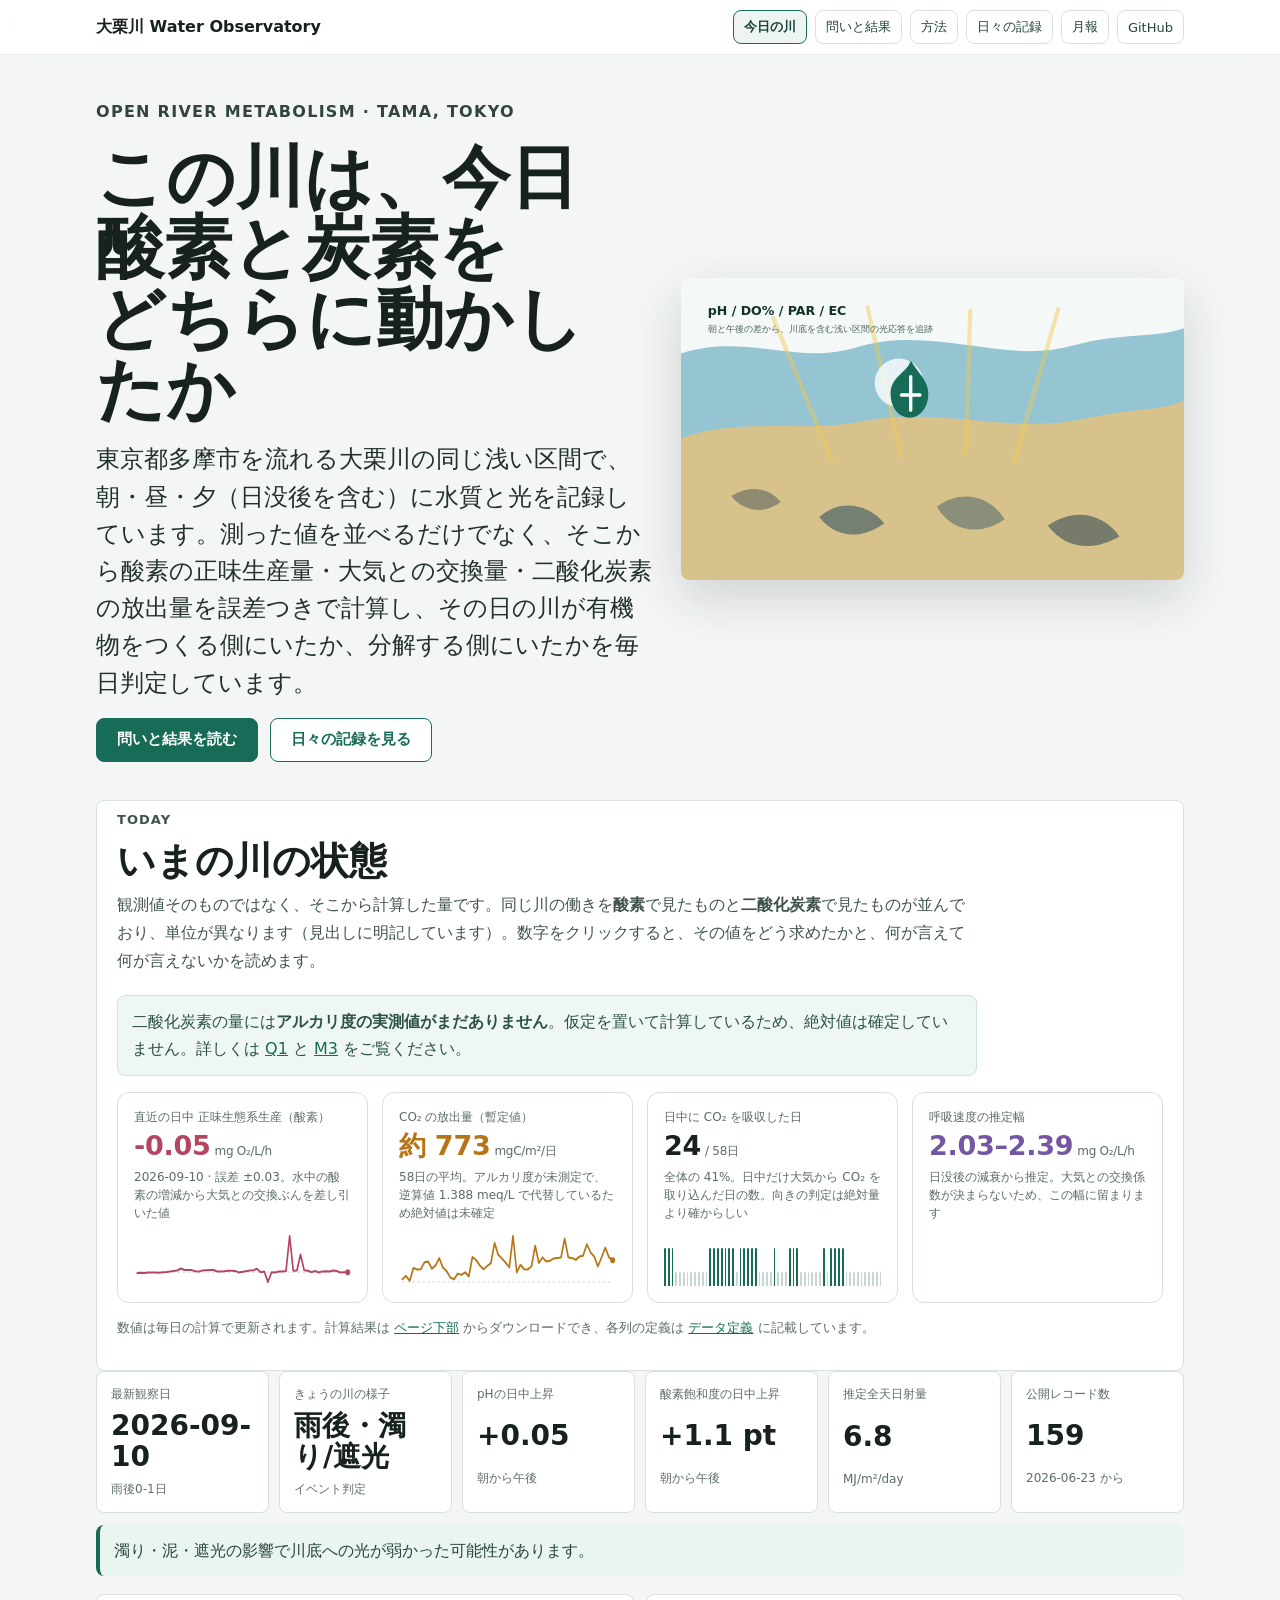
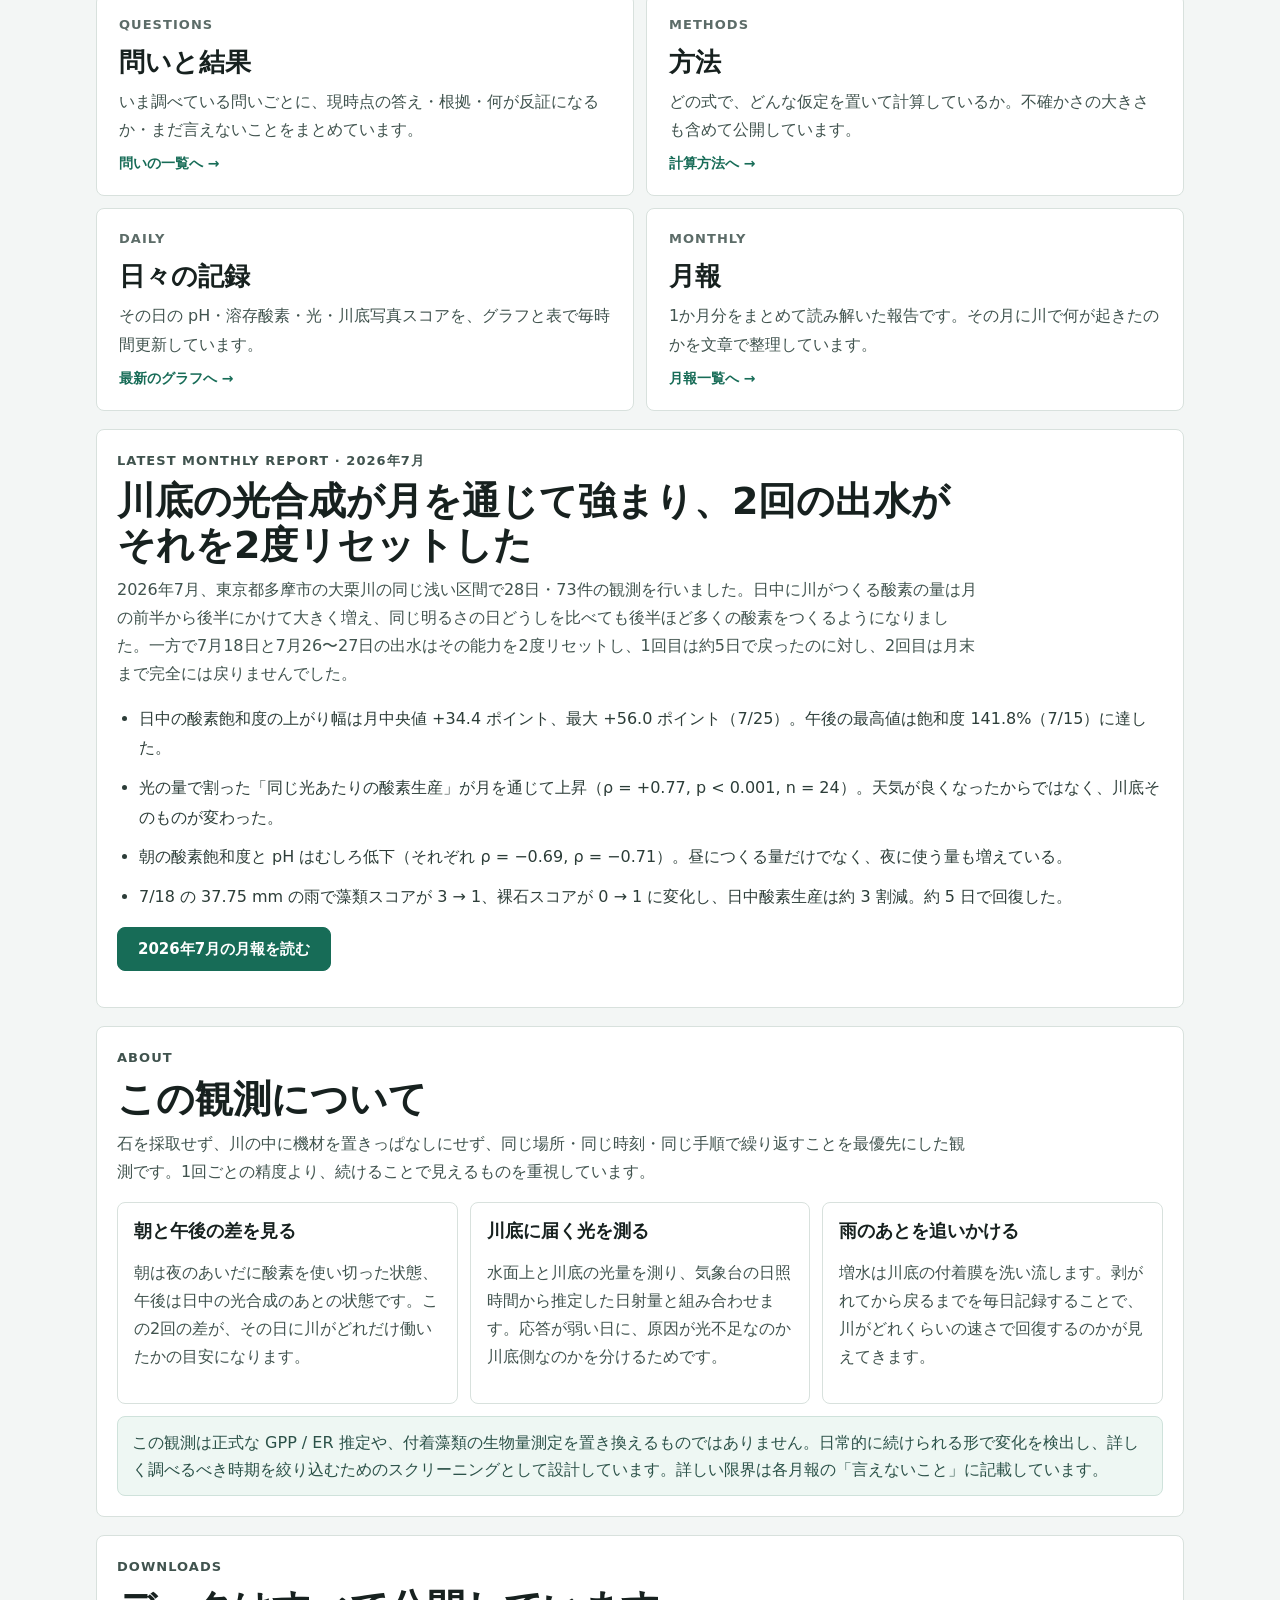
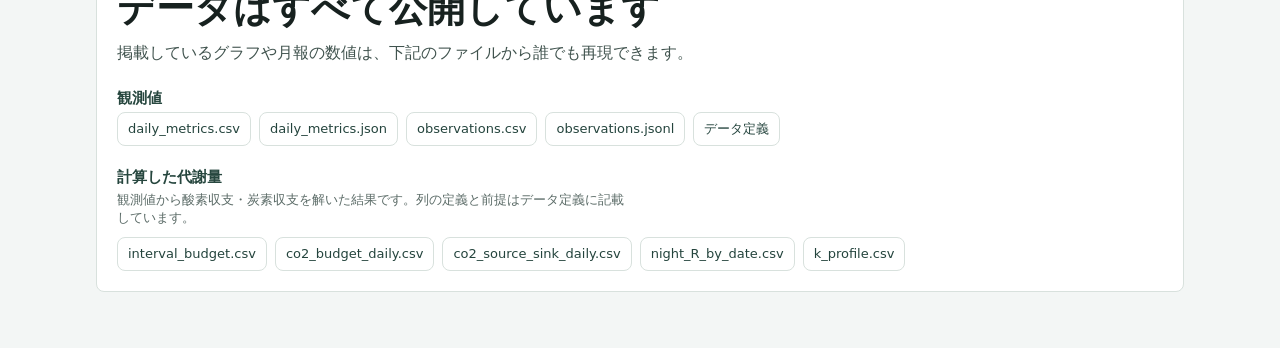
==== index.html @ e6fc8802 "Publish observation data 2026-09-12" ====
<!doctype html>
<html lang="ja">
<head>
  <meta charset="utf-8" />
  <meta name="viewport" content="width=device-width, initial-scale=1" />
  <title>大栗川 Water Observatory | 毎日の川の呼吸を記録する</title>
  <meta name="description" content="東京都多摩市の大栗川で、朝と午後の水質・光・川底写真を毎日記録している市民観測プロジェクトの公開ページです。" />
  <link rel="stylesheet" href="style.css" />
</head>
<body>
  <header class="site-header">
    <div class="site-header-inner">
      <a class="site-mark" href="index.html">大栗川 Water Observatory</a>
      <nav class="site-nav" aria-label="サイトナビゲーション">
        <span class="is-current" aria-current="page">今日の川</span>
        <a href="questions/index.html">問いと結果</a>
        <a href="methods/index.html">方法</a>
        <a href="daily.html">日々の記録</a>
        <a href="monthly/index.html">月報</a>
        <a href="https://github.com/hiroshi75/ohgurigawa-water-observatory">GitHub</a>
      </nav>
    </div>
  </header>

  <main class="app">
    <section class="hero home-hero">
      <div class="hero-copy">
        <p class="eyebrow">Open river metabolism · Tama, Tokyo</p>
        <h1>この川は、今日 酸素と炭素を<br />どちらに動かしたか</h1>
        <p class="lead">東京都多摩市を流れる大栗川の同じ浅い区間で、朝・昼・夕（日没後を含む）に水質と光を記録しています。測った値を並べるだけでなく、そこから酸素の正味生産量・大気との交換量・二酸化炭素の放出量を誤差つきで計算し、その日の川が有機物をつくる側にいたか、分解する側にいたかを毎日判定しています。</p>
        <div class="hero-actions">
          <a class="button-primary" href="questions/index.html">問いと結果を読む</a>
          <a class="button-secondary" href="daily.html">日々の記録を見る</a>
        </div>
      </div>
      <figure class="hero-media">
        <img src="assets/river-monitoring.svg" alt="浅い河川区間で光、水質、川底を観察する模式図" />
      </figure>
    </section>

    <section class="section metabolism-section" id="today" aria-label="今日の川">
      <div class="section-head">
        <p class="eyebrow">Today</p>
        <h2>いまの川の状態</h2>
        <p>観測値そのものではなく、そこから計算した量です。同じ川の働きを<strong>酸素</strong>で見たものと<strong>二酸化炭素</strong>で見たものが並んでおり、単位が異なります（見出しに明記しています）。数字をクリックすると、その値をどう求めたかと、何が言えて何が言えないかを読めます。</p>
        <div class="note-box">二酸化炭素の量には<strong>アルカリ度の実測値がまだありません</strong>。仮定を置いて計算しているため、絶対値は確定していません。詳しくは <a href="questions/q1-carbon-source.html">Q1</a> と <a href="methods/m3-alkalinity-pco2.html">M3</a> をご覧ください。</div>
      </div>
      <div class="metabolism-grid"><a class="metabolism-card" href="questions/q1-carbon-source.html"><span class="metabolism-label">直近の日中 正味生態系生産（酸素）</span><strong class="metabolism-value neg">-0.05<span class="metabolism-unit">mg O₂/L/h</span></strong><small class="metabolism-sub">2026-09-10 · 誤差 ±0.03。水中の酸素の増減から大気との交換ぶんを差し引いた値</small><svg class="metabolism-spark" viewBox="0 0 260 54" preserveAspectRatio="none" role="img" aria-hidden="true"><line x1="4" y1="40.2" x2="256" y2="40.2" stroke="#c8d5d0" stroke-dasharray="3 3" /><path d="M 4.0,41.1 L 8.3,40.8 L 12.7,41.0 L 17.0,40.5 L 21.4,40.5 L 25.7,40.5 L 30.1,40.7 L 34.4,40.3 L 38.8,40.0 L 43.1,39.5 L 47.4,38.9 L 51.8,38.5 L 56.1,36.5 L 60.5,38.0 L 64.8,37.9 L 69.2,38.1 L 73.5,39.2 L 77.9,39.6 L 82.2,38.4 L 86.6,38.2 L 90.9,38.0 L 95.2,38.0 L 99.6,39.5 L 103.9,39.4 L 108.3,39.2 L 112.6,38.7 L 117.0,38.8 L 121.3,38.9 L 125.7,40.6 L 130.0,39.7 L 134.3,39.2 L 138.7,38.6 L 143.0,38.2 L 147.4,36.7 L 151.7,40.2 L 156.1,39.5 L 160.4,50.0 L 164.8,40.3 L 169.1,40.4 L 173.4,39.6 L 177.8,39.6 L 182.1,39.1 L 186.5,4.0 L 190.8,38.7 L 195.2,38.5 L 199.5,22.6 L 203.9,38.2 L 208.2,38.7 L 212.6,40.1 L 216.9,39.0 L 221.2,40.5 L 225.6,39.4 L 229.9,39.2 L 234.3,39.5 L 238.6,38.5 L 243.0,39.1 L 247.3,40.5 L 251.7,40.3 L 256.0,40.3" fill="none" stroke="#b6465f" stroke-width="2" stroke-linejoin="round" stroke-linecap="round" /><circle cx="256.0" cy="40.3" r="3" fill="#b6465f" /></svg></a><a class="metabolism-card" href="questions/q1-carbon-source.html"><span class="metabolism-label">CO₂ の放出量（暫定値）</span><strong class="metabolism-value amber">約 773<span class="metabolism-unit">mgC/m²/日</span></strong><small class="metabolism-sub">58日の平均。アルカリ度が未測定で、逆算値 1.388 meq/L で代替しているため絶対値は未確定</small><svg class="metabolism-spark" viewBox="0 0 260 54" preserveAspectRatio="none" role="img" aria-hidden="true"><line x1="4" y1="50.0" x2="256" y2="50.0" stroke="#c8d5d0" stroke-dasharray="3 3" /><path d="M 4.0,47.2 L 8.4,43.8 L 12.8,48.9 L 17.3,35.9 L 21.7,37.5 L 26.1,37.2 L 30.5,30.3 L 34.9,29.4 L 39.4,36.7 L 43.8,33.4 L 48.2,26.1 L 52.6,35.5 L 57.1,39.1 L 61.5,45.5 L 65.9,47.4 L 70.3,41.6 L 74.7,42.9 L 79.2,40.3 L 83.6,44.5 L 88.0,25.0 L 92.4,28.0 L 96.8,33.4 L 101.3,37.3 L 105.7,34.0 L 110.1,31.2 L 114.5,10.9 L 118.9,22.8 L 123.4,26.6 L 127.8,30.7 L 132.2,35.4 L 136.6,4.0 L 141.1,40.5 L 145.5,32.7 L 149.9,37.2 L 154.3,37.4 L 158.7,34.5 L 163.2,13.7 L 167.6,31.0 L 172.0,25.4 L 176.4,29.4 L 180.8,28.8 L 185.3,26.4 L 189.7,25.9 L 194.1,25.5 L 198.5,6.8 L 202.9,25.5 L 207.4,25.9 L 211.8,27.9 L 216.2,24.6 L 220.6,23.7 L 225.1,12.2 L 229.5,20.4 L 233.9,24.5 L 238.3,34.4 L 242.7,25.4 L 247.2,15.6 L 251.6,25.4 L 256.0,28.2" fill="none" stroke="#b87516" stroke-width="2" stroke-linejoin="round" stroke-linecap="round" /><circle cx="256.0" cy="28.2" r="3" fill="#b87516" /></svg></a><a class="metabolism-card" href="questions/q1-carbon-source.html"><span class="metabolism-label">日中に CO₂ を吸収した日</span><strong class="metabolism-value ">24<span class="metabolism-unit">/ 58日</span></strong><small class="metabolism-sub">全体の 41%。日中だけ大気から CO₂ を取り込んだ日の数。向きの判定は絶対量より確からしい</small><div class="metabolism-bars" aria-hidden="true"><i class="is-sink"></i><i class="is-sink"></i><i class="is-sink"></i><i class=""></i><i class=""></i><i class=""></i><i class=""></i><i class=""></i><i class=""></i><i class=""></i><i class=""></i><i class=""></i><i class="is-sink"></i><i class="is-sink"></i><i class="is-sink"></i><i class="is-sink"></i><i class="is-sink"></i><i class="is-sink"></i><i class="is-sink"></i><i class=""></i><i class="is-sink"></i><i class="is-sink"></i><i class="is-sink"></i><i class="is-sink"></i><i class="is-sink"></i><i class=""></i><i class=""></i><i class=""></i><i class=""></i><i class="is-sink"></i><i class=""></i><i class=""></i><i class=""></i><i class="is-sink"></i><i class="is-sink"></i><i class="is-sink"></i><i class=""></i><i class=""></i><i class=""></i><i class=""></i><i class=""></i><i class=""></i><i class="is-sink"></i><i class=""></i><i class="is-sink"></i><i class="is-sink"></i><i class="is-sink"></i><i class="is-sink"></i><i class=""></i><i class=""></i><i class=""></i><i class=""></i><i class=""></i><i class=""></i><i class=""></i><i class=""></i><i class=""></i><i class=""></i></div></a><a class="metabolism-card" href="questions/q2-reaeration.html"><span class="metabolism-label">呼吸速度の推定幅</span><strong class="metabolism-value violet">2.03–2.39<span class="metabolism-unit">mg O₂/L/h</span></strong><small class="metabolism-sub">日没後の減衰から推定。大気との交換係数が決まらないため、この幅に留まります</small></a></div>
      <p class="metabolism-note">数値は毎日の計算で更新されます。計算結果は <a href="#downloads">ページ下部</a> からダウンロードでき、各列の定義は <a href="data/data-dictionary.md">データ定義</a> に記載しています。</p>
    </section>

    <section class="latest-grid" id="latest-cards" aria-label="最新状態カード"></section>
    <p class="auto-comment" id="latest-comment"></p>

    <section class="section entry-section" aria-label="サイトの入口">
      <div class="entry-grid entry-grid-4">
        <a class="entry-card" href="questions/index.html">
          <span class="eyebrow">Questions</span>
          <h2>問いと結果</h2>
          <p>いま調べている問いごとに、現時点の答え・根拠・何が反証になるか・まだ言えないことをまとめています。</p>
          <span class="entry-cta">問いの一覧へ</span>
        </a>
        <a class="entry-card" href="methods/index.html">
          <span class="eyebrow">Methods</span>
          <h2>方法</h2>
          <p>どの式で、どんな仮定を置いて計算しているか。不確かさの大きさも含めて公開しています。</p>
          <span class="entry-cta">計算方法へ</span>
        </a>
        <a class="entry-card" href="daily.html">
          <span class="eyebrow">Daily</span>
          <h2>日々の記録</h2>
          <p>その日の pH・溶存酸素・光・川底写真スコアを、グラフと表で毎時間更新しています。</p>
          <span class="entry-cta">最新のグラフへ</span>
        </a>
        <a class="entry-card" href="monthly/index.html">
          <span class="eyebrow">Monthly</span>
          <h2>月報</h2>
          <p>1か月分をまとめて読み解いた報告です。その月に川で何が起きたのかを文章で整理しています。</p>
          <span class="entry-cta">月報一覧へ</span>
        </a>
      </div>
    </section>

    <section class="section" id="latest-report">
      <div class="section-head">
        <p class="eyebrow">Latest monthly report · 2026年7月</p>
        <h2>川底の光合成が月を通じて強まり、2回の出水がそれを2度リセットした</h2>
        <p>2026年7月、東京都多摩市の大栗川の同じ浅い区間で28日・73件の観測を行いました。日中に川がつくる酸素の量は月の前半から後半にかけて大きく増え、同じ明るさの日どうしを比べても後半ほど多くの酸素をつくるようになりました。一方で7月18日と7月26〜27日の出水はその能力を2度リセットし、1回目は約5日で戻ったのに対し、2回目は月末まで完全には戻りませんでした。</p>
      </div>
      <ul class="highlight-list"><li>日中の酸素飽和度の上がり幅は月中央値 +34.4 ポイント、最大 +56.0 ポイント（7/25）。午後の最高値は飽和度 141.8%（7/15）に達した。</li><li>光の量で割った「同じ光あたりの酸素生産」が月を通じて上昇（ρ = +0.77, p &lt; 0.001, n = 24）。天気が良くなったからではなく、川底そのものが変わった。</li><li>朝の酸素飽和度と pH はむしろ低下（それぞれ ρ = −0.69, ρ = −0.71）。昼につくる量だけでなく、夜に使う量も増えている。</li><li>7/18 の 37.75 mm の雨で藻類スコアが 3 → 1、裸石スコアが 0 → 1 に変化し、日中酸素生産は約 3 割減。約 5 日で回復した。</li></ul>
      <p><a class="button-primary" href="monthly/2026-07.html">2026年7月の月報を読む</a></p>
    </section>

    <section class="section" id="about">
      <div class="section-head">
        <p class="eyebrow">About</p>
        <h2>この観測について</h2>
        <p>石を採取せず、川の中に機材を置きっぱなしにせず、同じ場所・同じ時刻・同じ手順で繰り返すことを最優先にした観測です。1回ごとの精度より、続けることで見えるものを重視しています。</p>
      </div>
      <div class="explain-grid">
        <article>
          <h3>朝と午後の差を見る</h3>
          <p>朝は夜のあいだに酸素を使い切った状態、午後は日中の光合成のあとの状態です。この2回の差が、その日に川がどれだけ働いたかの目安になります。</p>
        </article>
        <article>
          <h3>川底に届く光を測る</h3>
          <p>水面上と川底の光量を測り、気象台の日照時間から推定した日射量と組み合わせます。応答が弱い日に、原因が光不足なのか川底側なのかを分けるためです。</p>
        </article>
        <article>
          <h3>雨のあとを追いかける</h3>
          <p>増水は川底の付着膜を洗い流します。剥がれてから戻るまでを毎日記録することで、川がどれくらいの速さで回復するのかが見えてきます。</p>
        </article>
      </div>
      <div class="note-box">この観測は正式な GPP / ER 推定や、付着藻類の生物量測定を置き換えるものではありません。日常的に続けられる形で変化を検出し、詳しく調べるべき時期を絞り込むためのスクリーニングとして設計しています。詳しい限界は各月報の「言えないこと」に記載しています。</div>
    </section>

    <section class="section downloads" id="downloads">
      <div class="section-head">
        <p class="eyebrow">Downloads</p>
        <h2>データはすべて公開しています</h2>
        <p>掲載しているグラフや月報の数値は、下記のファイルから誰でも再現できます。</p>
      </div>
      <h3 class="download-group-title">観測値</h3>
      <div class="download-links">
        <a href="data/daily_metrics.csv">daily_metrics.csv</a>
        <a href="data/daily_metrics.json">daily_metrics.json</a>
        <a href="data/observations.csv">observations.csv</a>
        <a href="data/observations.jsonl">observations.jsonl</a>
        <a href="data/data-dictionary.md">データ定義</a>
      </div>
      <h3 class="download-group-title">計算した代謝量</h3>
      <p class="download-group-note">観測値から酸素収支・炭素収支を解いた結果です。列の定義と前提はデータ定義に記載しています。</p>
      <div class="download-links">
        <a href="data/derived/interval_budget.csv">interval_budget.csv</a>
        <a href="data/derived/co2_budget_daily.csv">co2_budget_daily.csv</a>
        <a href="data/derived/co2_source_sink_daily.csv">co2_source_sink_daily.csv</a>
        <a href="data/derived/night_R_by_date.csv">night_R_by_date.csv</a>
        <a href="data/derived/k_profile.csv">k_profile.csv</a>
      </div>
    </section>
  </main>
  <script src="home.js"></script>
</body>
</html>
---- style.css ----
:root {
  color-scheme: light;
  font-family: system-ui, -apple-system, BlinkMacSystemFont, "Segoe UI", sans-serif;
  color: #17211f;
  background: #f3f6f5;
  --ink: #17211f;
  --muted: #5c6c68;
  --line: #d8e1dd;
  --panel: #ffffff;
  --soft: #eef4f1;
  --green: #176c57;
  --blue: #2f6f9f;
  --amber: #b87516;
  --red: #b6465f;
  --violet: #7556a4;
  --slate: #59656f;
}

* {
  box-sizing: border-box;
}

body {
  margin: 0;
}

a {
  color: var(--green);
}

.load-error {
  margin: 12px auto;
  width: min(1120px, calc(100% - 24px));
  border: 1px solid #e1a5a5;
  border-radius: 8px;
  padding: 12px 14px;
  background: #fff2f2;
  color: #8a1f1f;
}

.site-header {
  position: sticky;
  top: 0;
  z-index: 10;
  border-bottom: 1px solid rgba(23, 33, 31, 0.08);
  background: rgba(255, 255, 255, 0.93);
  backdrop-filter: blur(10px);
}

.site-header-inner {
  display: flex;
  align-items: center;
  justify-content: space-between;
  gap: 18px;
  width: min(1120px, 100%);
  margin: 0 auto;
  padding: 10px 16px;
}

.site-mark {
  color: var(--ink);
  font-weight: 800;
  text-decoration: none;
  white-space: nowrap;
}

.site-nav {
  display: flex;
  flex-wrap: wrap;
  justify-content: flex-end;
  gap: 8px;
}

.site-nav a,
.download-links a {
  display: inline-flex;
  align-items: center;
  min-height: 34px;
  border: 1px solid var(--line);
  border-radius: 8px;
  padding: 6px 10px;
  background: #fff;
  color: #24443d;
  font-size: 13px;
  text-decoration: none;
}

.app {
  width: min(1120px, 100%);
  margin: 0 auto;
  padding: 18px 16px 56px;
}

.hero {
  display: grid;
  grid-template-columns: minmax(0, 1.05fr) minmax(320px, 0.95fr);
  align-items: center;
  gap: 28px;
  min-height: min(610px, calc(100vh - 86px));
  padding: 24px 0 28px;
}

.eyebrow {
  margin: 0 0 6px;
  color: var(--muted);
  font-size: 13px;
  font-weight: 700;
  letter-spacing: 0.08em;
  text-transform: uppercase;
}

h1,
h2,
h3 {
  margin: 0;
  letter-spacing: 0;
}

h1 {
  max-width: 760px;
  font-size: clamp(34px, 7vw, 68px);
  line-height: 1.04;
}

h2 {
  font-size: clamp(24px, 4vw, 38px);
  line-height: 1.15;
}

h3 {
  font-size: 18px;
}

.hero-copy {
  display: grid;
  gap: 16px;
}

.hero-copy p {
  margin: 0;
  max-width: 760px;
  color: #33443f;
  font-size: 16px;
  line-height: 1.85;
}

.hero-copy .lead {
  color: #22312d;
  font-size: clamp(18px, 3vw, 24px);
  line-height: 1.55;
}

.hero-media {
  margin: 0;
}

.hero-media img {
  display: block;
  width: 100%;
  border-radius: 8px;
  box-shadow: 0 18px 50px rgba(23, 33, 31, 0.16);
}

.latest-grid {
  display: grid;
  grid-template-columns: repeat(6, minmax(0, 1fr));
  gap: 10px;
}

.latest-card,
.section,
.chart-card,
.explain-grid article,
.limits-grid article,
.event-card {
  border: 1px solid var(--line);
  border-radius: 8px;
  background: var(--panel);
}

.latest-card {
  display: grid;
  gap: 8px;
  min-width: 0;
  padding: 14px;
}

.latest-card span,
.latest-card small {
  color: var(--muted);
  font-size: 12px;
}

.latest-card strong {
  overflow-wrap: anywhere;
  font-size: clamp(20px, 3vw, 28px);
  line-height: 1.1;
}

.auto-comment {
  margin: 12px 0 0;
  border-left: 4px solid var(--green);
  border-radius: 8px;
  padding: 12px 14px;
  background: #eaf4f0;
  color: #26463e;
  line-height: 1.7;
}

.section {
  margin-top: 18px;
  padding: 20px;
}

.section-head {
  display: grid;
  gap: 8px;
  max-width: 860px;
  margin-bottom: 16px;
}

.section-head p {
  margin: 0;
  color: #40534e;
  line-height: 1.75;
}

.section-head-row {
  display: grid;
  grid-template-columns: 1fr auto;
  align-items: end;
  max-width: none;
  gap: 16px;
}

.explain-grid,
.limits-grid,
.chart-grid {
  display: grid;
  grid-template-columns: repeat(3, minmax(0, 1fr));
  gap: 12px;
}

.limits-grid,
.chart-grid {
  grid-template-columns: repeat(2, minmax(0, 1fr));
}

.explain-grid article,
.limits-grid article {
  padding: 16px;
}

.explain-grid p,
.limits-grid p,
.limits-grid li {
  color: #40534e;
  line-height: 1.75;
}

.limits-grid ul {
  margin: 10px 0 0;
  padding-left: 20px;
}

.chart-stack {
  display: grid;
  gap: 12px;
}

.chart-card {
  padding: 14px;
  min-width: 0;
}

.chart-card-head {
  display: grid;
  gap: 8px;
  margin-bottom: 8px;
}

.chart-card h3 {
  font-size: 17px;
}

.chart-card p {
  margin: 4px 0 0;
  color: var(--muted);
  font-size: 14px;
  line-height: 1.65;
}

.chart {
  display: block;
  width: 100%;
  height: 300px;
}

.chart-compact {
  height: 300px;
}

.chart-short {
  height: 210px;
}

.interpretation,
.note-box {
  margin-top: 12px;
  border: 1px solid #cfe2db;
  border-radius: 8px;
  padding: 12px 14px;
  background: #eef7f3;
  color: #2b5148;
  line-height: 1.7;
}

.method-detail {
  margin-top: 12px;
  border: 1px solid var(--line);
  border-radius: 8px;
  padding: 12px 14px;
  background: #fbfdfc;
}

.method-detail summary {
  cursor: pointer;
  font-weight: 700;
}

.method-detail p {
  color: #40534e;
  line-height: 1.75;
}

.method-detail code {
  color: #21312d;
}

.grid-line {
  stroke: #dfe7e4;
  stroke-width: 1;
}

.zero-line {
  stroke: #7a8581;
  stroke-width: 1.2;
  stroke-dasharray: 4 4;
}

.axis-label {
  fill: var(--muted);
  font-size: 12px;
}

.rain-bar {
  fill: #8fb8d6;
  opacity: 0.32;
}

.rain-axis-label {
  fill: #416a86;
}

.series-line {
  fill: none;
  stroke: var(--slate);
  stroke-width: 2.5;
}

.series-ph {
  stroke: var(--green);
}

.series-do {
  stroke: var(--blue);
}

.series-light {
  stroke: #c98b1a;
}

.series-solar {
  stroke: #d07f12;
}

.series-surface-light {
  stroke: #b87516;
}

.series-bottom-light {
  stroke: #176c57;
}

.series-ratio {
  stroke: var(--violet);
}

.series-algae {
  stroke: #3f8d48;
}

.series-mud {
  stroke: #9a6d3a;
}

.series-stone {
  stroke: #68747b;
}

.series-visibility {
  stroke: #2f8fb0;
}

.series-morning {
  stroke: var(--green);
}

.series-afternoon {
  stroke: var(--red);
}

.series-ec-delta {
  stroke: var(--amber);
}

.series-ec-shift {
  stroke: var(--violet);
}

.intraday-line {
  stroke: var(--slate);
  stroke-dasharray: 4 4;
}

.series-point {
  stroke: #fff;
  stroke-width: 1.6;
}

.event-none,
.event-clear-low-flow {
  fill: var(--green);
  stroke: #fff;
}

.event-rain-turbid {
  fill: var(--blue);
  stroke: #fff;
}

.event-rain-scour {
  fill: var(--amber);
  stroke: #fff;
}

.event-human-input-suspected {
  fill: var(--violet);
  stroke: #fff;
}

.event-unknown {
  fill: none;
  stroke: #8b9692;
}

.session-morning {
  fill: var(--green);
}

.session-afternoon {
  fill: var(--red);
}

.session-other {
  fill: var(--violet);
}

.point-usable {
  opacity: 0.62;
}

.point-poor {
  opacity: 0.32;
}

.event-list {
  display: grid;
  grid-template-columns: repeat(2, minmax(0, 1fr));
  gap: 12px;
}

.event-card {
  padding: 14px;
}

.event-card > div:first-child {
  display: flex;
  align-items: center;
  justify-content: space-between;
  gap: 10px;
}

.event-card p {
  margin: 10px 0;
  color: #40534e;
  line-height: 1.65;
}

.event-meta,
.flag-row {
  display: flex;
  flex-wrap: wrap;
  gap: 6px;
}

.event-meta span,
.flag,
.event-badge,
.score-pills span {
  display: inline-flex;
  align-items: center;
  min-height: 24px;
  border-radius: 999px;
  padding: 3px 8px;
  background: #edf2f0;
  color: #33433f;
  font-size: 12px;
}

.event-badge.event-rain-turbid {
  background: #e6f0f8;
  color: #255a82;
}

.event-badge.event-rain-scour {
  background: #fff2dd;
  color: #8a570c;
}

.event-badge.event-human-input-suspected {
  background: #f1eafa;
  color: #60438b;
}

.event-badge.event-clear-low-flow,
.event-badge.event-none {
  background: #e8f3ee;
  color: #1f614f;
}

.score-pills {
  display: flex;
  flex-wrap: wrap;
  gap: 4px;
}

.score-pills span {
  border-radius: 6px;
  padding: 2px 6px;
}

.mini-legend {
  display: flex;
  flex-wrap: wrap;
  gap: 12px;
  margin: 0 0 12px;
  color: var(--muted);
  font-size: 13px;
}

.mini-legend span {
  display: inline-flex;
  align-items: center;
  gap: 6px;
}

.legend-swatch {
  display: inline-block;
  width: 10px;
  height: 10px;
  background: var(--green);
}

.legend-dot {
  border-radius: 50%;
}

.legend-square {
  background: var(--red);
}

.legend-diamond {
  width: 9px;
  height: 9px;
  background: var(--violet);
  transform: rotate(45deg);
}

.empty {
  margin: 0;
  color: var(--muted);
  font-size: 14px;
  line-height: 1.7;
}

select,
input {
  min-height: 40px;
  border: 1px solid #b7c5c0;
  border-radius: 8px;
  padding: 8px 10px;
  font: inherit;
  background: #fff;
}

.download-links {
  display: flex;
  flex-wrap: wrap;
  gap: 8px;
}

.metabolism-section {
  padding-top: 8px;
}

.metabolism-grid {
  display: grid;
  grid-template-columns: repeat(4, 1fr);
  gap: 14px;
}

.metabolism-card {
  display: block;
  background: var(--panel);
  border: 1px solid var(--line);
  border-radius: 12px;
  padding: 16px;
  text-decoration: none;
  color: inherit;
  transition: border-color 0.15s ease, transform 0.15s ease;
}

.metabolism-card:hover {
  border-color: var(--green);
  transform: translateY(-2px);
}

.metabolism-label {
  display: block;
  font-size: 12px;
  color: var(--muted);
  margin-bottom: 4px;
}

.metabolism-value {
  display: block;
  font-size: 27px;
  font-weight: 700;
  letter-spacing: -0.01em;
  line-height: 1.2;
  font-variant-numeric: tabular-nums;
}

.metabolism-value.pos { color: var(--green); }
.metabolism-value.neg { color: var(--red); }
.metabolism-value.amber { color: var(--amber); }
.metabolism-value.violet { color: var(--violet); }

.metabolism-unit {
  font-size: 12px;
  color: var(--muted);
  font-weight: 400;
  margin-left: 4px;
}

.metabolism-sub {
  display: block;
  font-size: 12px;
  color: var(--muted);
  margin-top: 6px;
  line-height: 1.5;
}

.metabolism-spark {
  width: 100%;
  height: 54px;
  display: block;
  margin-top: 10px;
}

.metabolism-bars {
  display: flex;
  align-items: flex-end;
  gap: 2px;
  height: 54px;
  margin-top: 10px;
}

.metabolism-bars i {
  flex: 1;
  height: 26%;
  background: #c9d6d1;
  border-radius: 2px 2px 0 0;
}

.metabolism-bars i.is-sink {
  height: 70%;
  background: var(--green);
}

.metabolism-note {
  font-size: 13px;
  color: var(--muted);
  margin-top: 16px;
}

.entry-grid-4 {
  grid-template-columns: repeat(4, 1fr);
}

.page-hero {
  display: block;
  padding-bottom: 8px;
}

.page-hero h1 {
  margin-top: 0.2em;
}

.question-list {
  display: grid;
  grid-template-columns: repeat(2, 1fr);
  gap: 16px;
}

.question-card {
  display: block;
  background: var(--panel);
  border: 1px solid var(--line);
  border-radius: 12px;
  padding: 20px;
  text-decoration: none;
  color: inherit;
  transition: border-color 0.15s ease, transform 0.15s ease;
}

.question-card:hover {
  border-color: var(--green);
  transform: translateY(-2px);
}

.question-card-head {
  display: flex;
  align-items: center;
  gap: 10px;
  margin-bottom: 10px;
}

.question-number {
  font-size: 12px;
  font-weight: 700;
  letter-spacing: 0.08em;
  color: var(--green);
}

.question-card h2 {
  font-size: 18px;
  margin: 0 0 8px;
  line-height: 1.5;
}

.question-card p {
  font-size: 14px;
  color: #40534e;
  margin: 0 0 12px;
}

.status-badge {
  display: inline-block;
  font-size: 11px;
  padding: 3px 10px;
  border-radius: 99px;
  background: var(--soft);
  color: #2b5148;
  font-weight: 600;
}

.status-badge.is-open {
  background: #f6efe2;
  color: #7d4f0d;
}

.status-badge.is-provisional {
  background: #eaf4f0;
  color: #1f5a49;
}

.status-badge.is-inline {
  margin-left: 6px;
  font-size: 10px;
  padding: 2px 8px;
}

.article {
  max-width: 780px;
}

.breadcrumb {
  font-size: 13px;
  color: var(--muted);
  padding: 20px 0 0;
}

.breadcrumb a {
  color: var(--green);
}

.article-head {
  padding: 12px 0 24px;
  border-bottom: 1px solid var(--line);
}

.article-head h1 {
  font-size: 30px;
  line-height: 1.4;
  margin: 12px 0 12px;
}

.article-section {
  padding: 28px 0;
  border-bottom: 1px solid var(--line);
}

.article-section h2 {
  font-size: 20px;
  margin: 0 0 14px;
}

.article-section h3 {
  font-size: 15px;
  margin: 0 0 6px;
  color: #22312d;
}

.article-section p {
  margin: 0 0 14px;
  color: #33443f;
}

.section-note {
  font-size: 14px;
  color: var(--muted);
}

.evidence-block {
  background: #fbfdfc;
  border: 1px solid var(--line);
  border-radius: 10px;
  padding: 16px 18px;
  margin-bottom: 14px;
}

.evidence-block p {
  font-size: 14px;
  margin-bottom: 10px;
}

.source-files {
  font-size: 12px;
  color: var(--muted);
  margin: 0;
}

.source-files code {
  background: var(--soft);
  padding: 2px 6px;
  border-radius: 4px;
  font-size: 11px;
}

.formula {
  background: #f7faf9;
  border: 1px solid var(--line);
  border-radius: 8px;
  padding: 16px 18px;
  font-family: ui-monospace, SFMono-Regular, Menlo, monospace;
  font-size: 15px;
  color: #1f3d35;
  margin-bottom: 12px;
}

.step-list {
  counter-reset: step;
  list-style: none;
  padding: 0;
  margin: 0;
}

.step-list li {
  position: relative;
  padding-left: 40px;
  margin-bottom: 16px;
}

.step-list li::before {
  counter-increment: step;
  content: counter(step);
  position: absolute;
  left: 0;
  top: 0;
  width: 26px;
  height: 26px;
  border-radius: 50%;
  background: var(--green);
  color: #fff;
  display: grid;
  place-items: center;
  font-size: 12px;
  font-weight: 700;
}

.step-list li strong {
  display: block;
  margin-bottom: 2px;
}

.step-list li span {
  font-size: 14px;
  color: #40534e;
}

.reason-list,
.limit-list,
.link-list {
  padding-left: 20px;
  margin: 0;
}

.reason-list li,
.limit-list li,
.link-list li {
  margin-bottom: 10px;
  font-size: 14px;
  color: #40534e;
}

.limit-list li::marker {
  color: var(--amber);
}

.article-nav {
  padding: 24px 0 40px;
}

.download-group-title {
  font-size: 15px;
  margin: 22px 0 4px;
  color: #26463e;
}

.download-group-note {
  font-size: 13px;
  color: var(--muted);
  margin: 0 0 10px;
  max-width: 62ch;
}

.table-wrap {
  max-width: 100%;
  overflow-x: auto;
  border: 1px solid var(--line);
  border-radius: 8px;
  background: #fff;
}

.compact-table {
  margin-top: 12px;
}

table {
  width: 100%;
  min-width: 860px;
  border-collapse: collapse;
  font-size: 14px;
}

th,
td {
  padding: 10px 12px;
  border-bottom: 1px solid #e5ece9;
  text-align: left;
  vertical-align: top;
}

thead th {
  background: #f6f9f8;
  color: #34423f;
}

tbody tr:last-child td {
  border-bottom: 0;
}

td span {
  color: var(--muted);
  font-size: 13px;
}

/* --- shared page chrome (home / daily / monthly) --- */

.site-nav .is-current {
  display: inline-flex;
  align-items: center;
  min-height: 34px;
  border: 1px solid var(--green);
  border-radius: 8px;
  padding: 6px 10px;
  background: var(--soft);
  color: #17423a;
  font-size: 13px;
  font-weight: 700;
}

.section-jump {
  display: flex;
  flex-wrap: wrap;
  gap: 8px;
  margin: 14px 0 4px;
  padding: 12px 14px;
  border: 1px solid var(--line);
  border-radius: 8px;
  background: var(--panel);
}

.section-jump a {
  display: inline-flex;
  align-items: center;
  min-height: 32px;
  border: 1px solid var(--line);
  border-radius: 999px;
  padding: 4px 14px;
  background: #fff;
  color: #24443d;
  font-size: 13px;
  text-decoration: none;
}

.section-jump a:hover {
  border-color: var(--green);
}

.breadcrumb {
  display: flex;
  flex-wrap: wrap;
  gap: 8px;
  align-items: center;
  padding: 14px 0 4px;
  color: var(--muted);
  font-size: 13px;
}

.breadcrumb a {
  text-decoration: none;
}

.breadcrumb a:hover {
  text-decoration: underline;
}

.page-head {
  padding: 18px 0 6px;
  max-width: 860px;
}

.page-head h1 {
  font-size: clamp(24px, 4vw, 36px);
  line-height: 1.2;
}

.page-head .lead {
  color: #22312d;
  font-size: clamp(16px, 2.4vw, 20px);
  line-height: 1.7;
}

.button-primary,
.button-secondary {
  display: inline-flex;
  align-items: center;
  justify-content: center;
  min-height: 44px;
  border-radius: 8px;
  padding: 10px 20px;
  font-size: 15px;
  font-weight: 700;
  text-decoration: none;
}

.button-primary {
  border: 1px solid var(--green);
  background: var(--green);
  color: #fff;
}

.button-secondary {
  border: 1px solid var(--green);
  background: #fff;
  color: var(--green);
}

.button-primary:hover,
.button-secondary:hover {
  filter: brightness(0.96);
}

/* --- home --- */

.home-hero {
  min-height: 0;
  padding-bottom: 20px;
}

.hero-actions {
  display: flex;
  flex-wrap: wrap;
  gap: 12px;
}

.entry-section {
  border: 0;
  padding: 0;
  background: transparent;
}

.entry-grid {
  display: grid;
  grid-template-columns: repeat(2, minmax(0, 1fr));
  gap: 12px;
}

.entry-card {
  display: grid;
  align-content: start;
  gap: 10px;
  border: 1px solid var(--line);
  border-radius: 8px;
  padding: 22px;
  background: var(--panel);
  color: var(--ink);
  text-decoration: none;
}

.entry-card:hover {
  border-color: var(--green);
  box-shadow: 0 10px 28px rgba(23, 33, 31, 0.09);
}

.entry-card h2 {
  font-size: clamp(20px, 3vw, 26px);
}

.entry-card p {
  margin: 0;
  color: #40534e;
  line-height: 1.8;
}

.entry-cta,
.report-card-cta {
  color: var(--green);
  font-size: 14px;
  font-weight: 700;
}

.entry-cta::after,
.report-card-cta::after {
  content: " →";
}

/* --- monthly report --- */

.report-list {
  display: grid;
  gap: 12px;
  margin-top: 18px;
}

.report-card {
  display: grid;
  gap: 10px;
  border: 1px solid var(--line);
  border-radius: 8px;
  padding: 22px;
  background: var(--panel);
  color: var(--ink);
  text-decoration: none;
}

.report-card:hover {
  border-color: var(--green);
  box-shadow: 0 10px 28px rgba(23, 33, 31, 0.09);
}

.report-card strong {
  font-size: clamp(18px, 2.6vw, 24px);
  line-height: 1.35;
}

.report-card p {
  margin: 0;
  color: #40534e;
  line-height: 1.8;
}

.report {
  max-width: 860px;
}

.report-header {
  display: grid;
  gap: 12px;
  padding: 14px 0 22px;
  border-bottom: 1px solid var(--line);
}

.report-header h1 {
  font-size: clamp(24px, 4.2vw, 38px);
  line-height: 1.25;
}

.report-header .lead {
  margin: 0;
  color: #22312d;
  font-size: clamp(16px, 2.4vw, 19px);
  line-height: 1.85;
}

.report-meta {
  margin: 0;
  color: var(--muted);
  font-size: 13px;
}

.month-switch {
  display: flex;
  flex-wrap: wrap;
  gap: 8px;
  margin-top: 4px;
}

.month-chip {
  display: inline-flex;
  align-items: center;
  min-height: 32px;
  border: 1px solid var(--line);
  border-radius: 999px;
  padding: 4px 14px;
  background: #fff;
  color: #24443d;
  font-size: 13px;
  text-decoration: none;
}

.month-chip.is-active {
  border-color: var(--green);
  background: var(--green);
  color: #fff;
}

.report-block {
  padding: 26px 0;
  border-bottom: 1px solid var(--line);
}

.report-block:last-child {
  border-bottom: 0;
}

.report-block h2 {
  margin-bottom: 12px;
  font-size: clamp(20px, 3vw, 26px);
}

.report-block h3 {
  margin: 18px 0 8px;
  color: #22423a;
  font-size: 17px;
}

.report-block > h3:first-child {
  margin-top: 0;
}

.report-block p {
  margin: 0 0 14px;
  color: #2c3d38;
  font-size: 16px;
  line-height: 2;
}

.report-block p:last-child {
  margin-bottom: 0;
}

.highlight-block {
  border-bottom: 1px solid var(--line);
}

.highlight-list {
  margin: 0;
  padding-left: 22px;
  display: grid;
  gap: 10px;
}

.highlight-list li {
  color: #2c3d38;
  font-size: 16px;
  line-height: 1.85;
}

.stat-grid {
  display: grid;
  grid-template-columns: repeat(5, minmax(0, 1fr));
  gap: 10px;
}

.stat-card {
  display: grid;
  gap: 6px;
  min-width: 0;
  border: 1px solid var(--line);
  border-radius: 8px;
  padding: 14px;
  background: var(--panel);
}

.stat-card span,
.stat-card small {
  color: var(--muted);
  font-size: 12px;
}

.stat-card strong {
  overflow-wrap: anywhere;
  font-size: clamp(17px, 2.2vw, 22px);
}

.table-note {
  margin: 10px 0 0;
  color: var(--muted);
  font-size: 13px;
  line-height: 1.7;
}

.report .downloads .download-links {
  margin-top: 12px;
}

@media (max-width: 980px) {
  .metabolism-grid,
  .entry-grid-4 {
    grid-template-columns: repeat(2, 1fr);
  }
  .question-list {
    grid-template-columns: 1fr;
  }
}

@media (max-width: 600px) {
  .metabolism-grid,
  .entry-grid-4 {
    grid-template-columns: 1fr;
  }
}

@media (max-width: 900px) {
  .hero {
    grid-template-columns: 1fr;
    min-height: 0;
  }

  .entry-grid {
    grid-template-columns: 1fr;
  }

  .stat-grid {
    grid-template-columns: repeat(3, minmax(0, 1fr));
  }

  .latest-grid {
    grid-template-columns: repeat(3, minmax(0, 1fr));
  }

  .explain-grid,
  .limits-grid,
  .chart-grid,
  .event-list {
    grid-template-columns: 1fr;
  }
}

@media (max-width: 720px) {
  .site-header {
    position: static;
  }

  .site-header-inner,
  .section-head-row {
    display: grid;
    align-items: start;
  }

  .site-nav {
    justify-content: flex-start;
  }

  .hero {
    padding-top: 8px;
  }

  select,
  input {
    width: 100%;
  }

  .latest-grid,
  .stat-grid {
    grid-template-columns: repeat(2, minmax(0, 1fr));
  }

  .section {
    padding: 16px;
  }

  .chart {
    height: 260px;
  }
}

@media (max-width: 460px) {
  .latest-grid,
  .stat-grid {
    grid-template-columns: 1fr;
  }

  .button-primary,
  .button-secondary {
    width: 100%;
  }

  .site-nav a,
  .download-links a {
    min-height: 32px;
    font-size: 12px;
  }
}
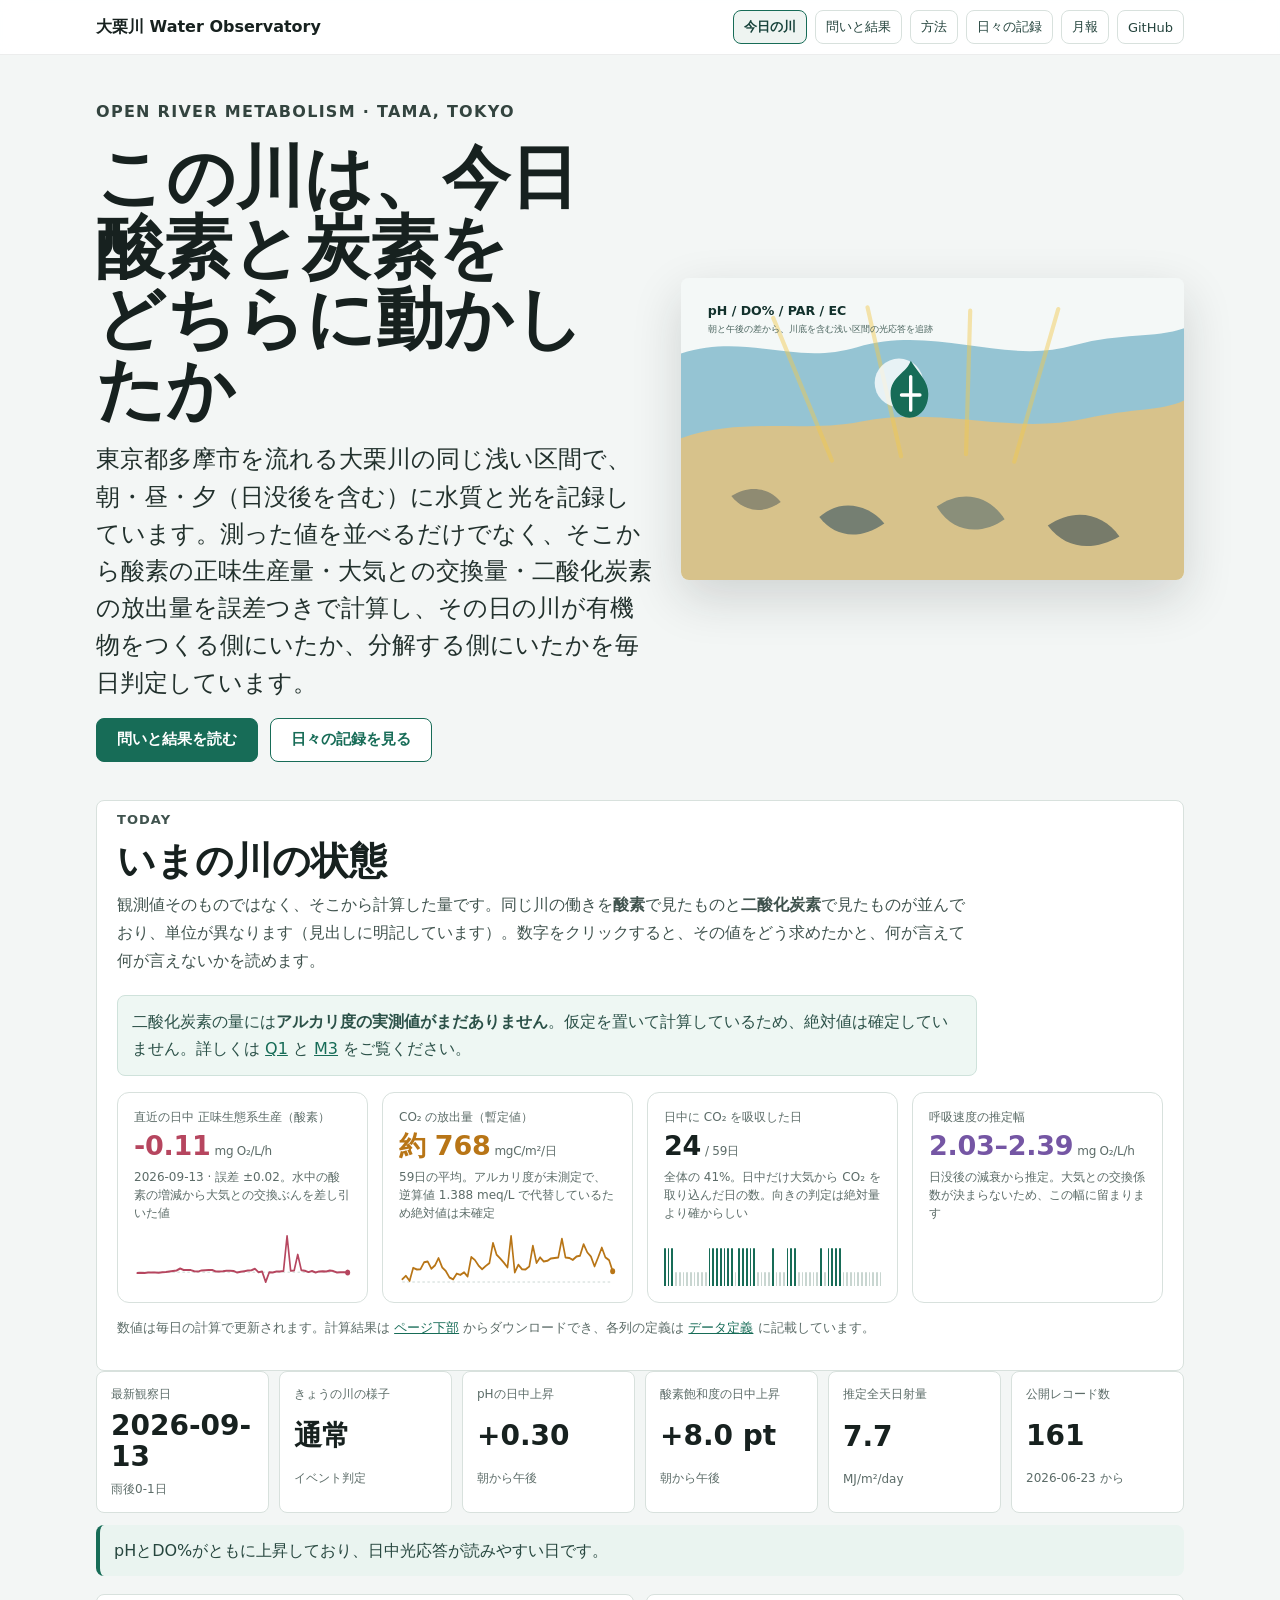
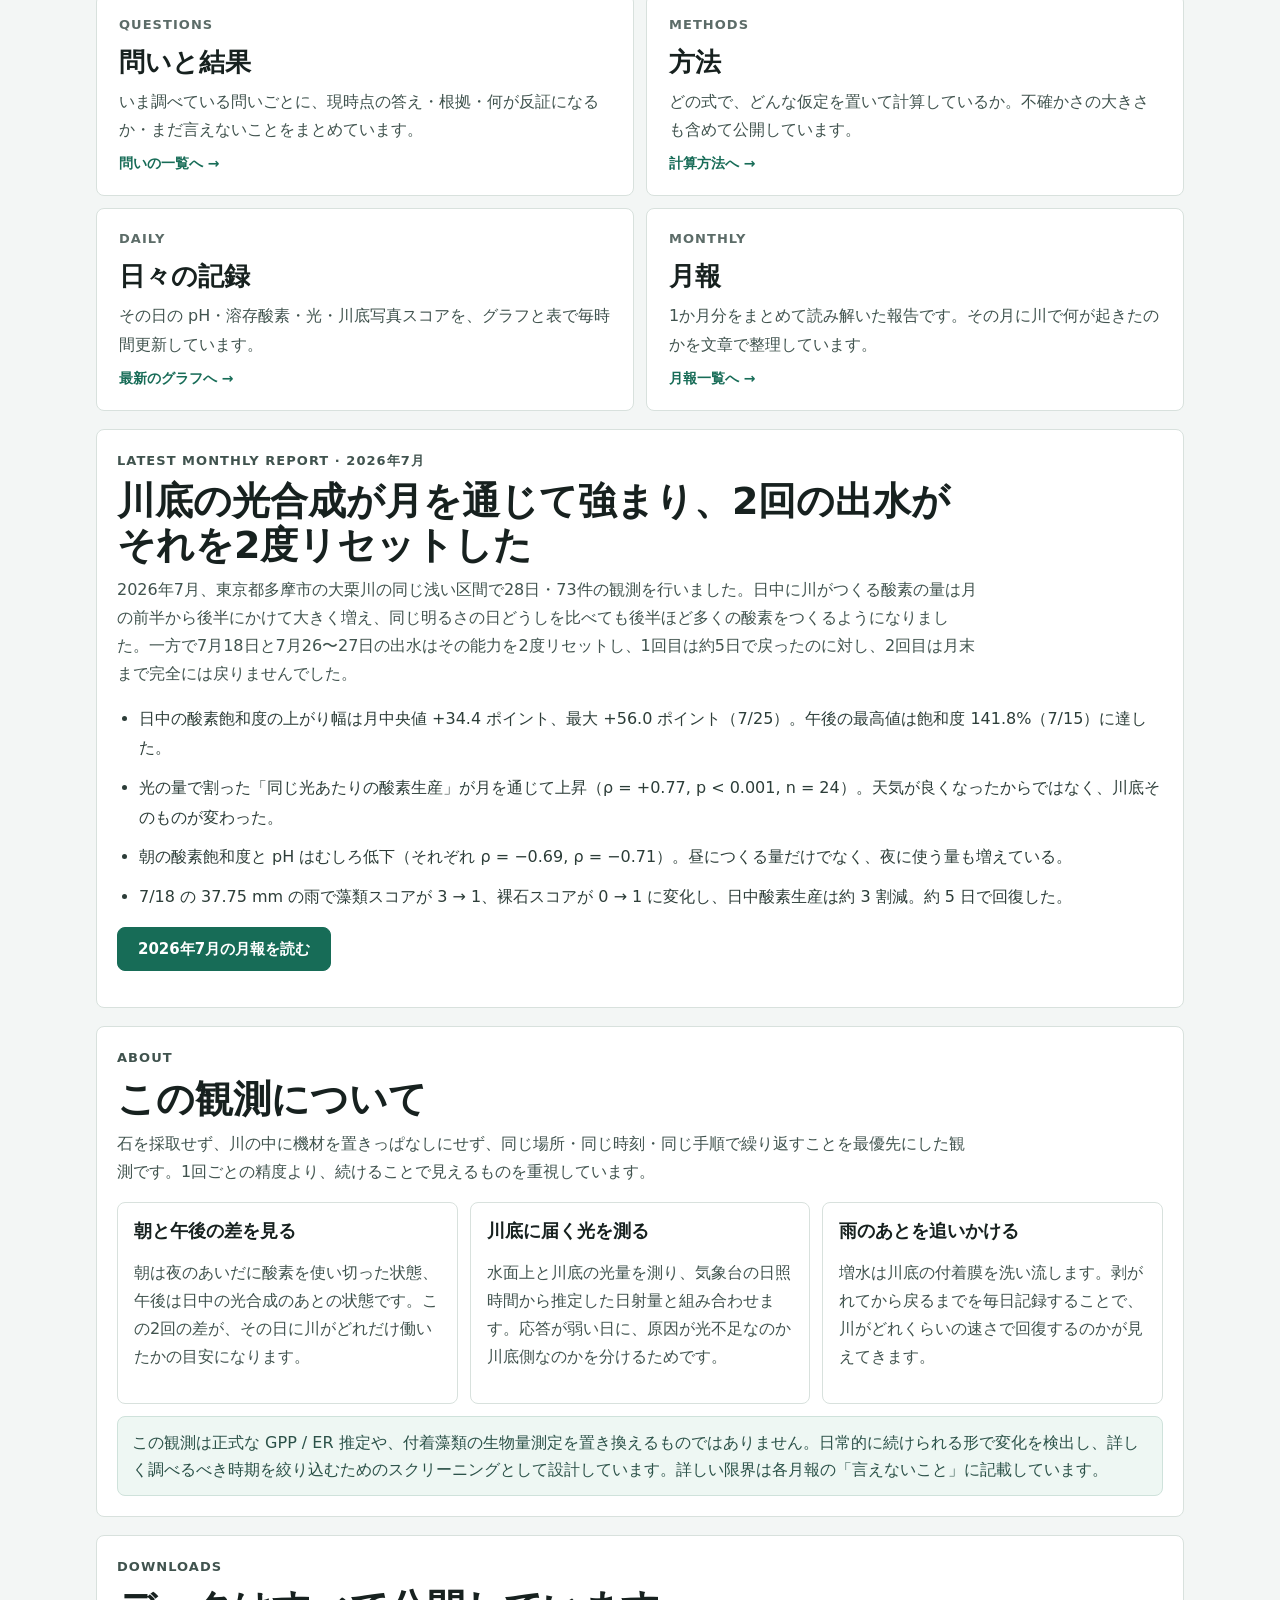
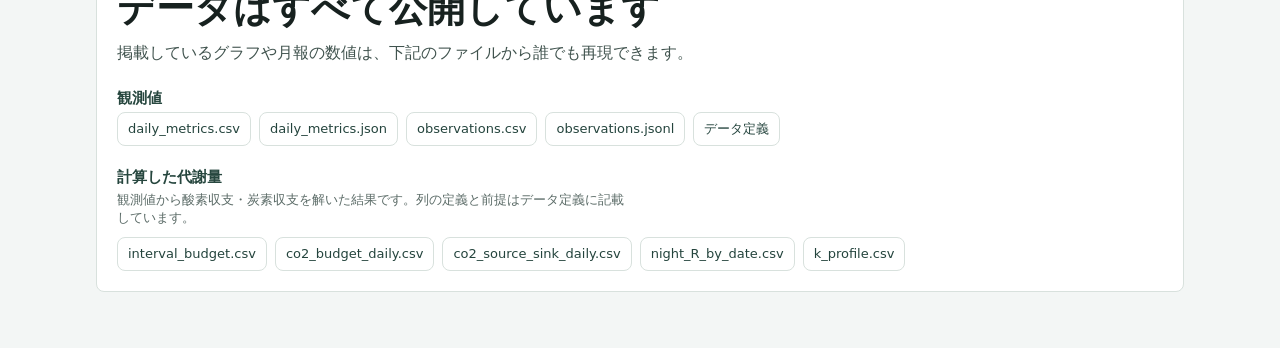
==== commit 81a8c185: "Publish observation data 2026-09-14" ====
--- a/index.html
+++ b/index.html
@@ -45,7 +45,7 @@
         <p>観測値そのものではなく、そこから計算した量です。同じ川の働きを<strong>酸素</strong>で見たものと<strong>二酸化炭素</strong>で見たものが並んでおり、単位が異なります（見出しに明記しています）。数字をクリックすると、その値をどう求めたかと、何が言えて何が言えないかを読めます。</p>
         <div class="note-box">二酸化炭素の量には<strong>アルカリ度の実測値がまだありません</strong>。仮定を置いて計算しているため、絶対値は確定していません。詳しくは <a href="questions/q1-carbon-source.html">Q1</a> と <a href="methods/m3-alkalinity-pco2.html">M3</a> をご覧ください。</div>
       </div>
-      <div class="metabolism-grid"><a class="metabolism-card" href="questions/q1-carbon-source.html"><span class="metabolism-label">直近の日中 正味生態系生産（酸素）</span><strong class="metabolism-value neg">-0.05<span class="metabolism-unit">mg O₂/L/h</span></strong><small class="metabolism-sub">2026-09-10 · 誤差 ±0.03。水中の酸素の増減から大気との交換ぶんを差し引いた値</small><svg class="metabolism-spark" viewBox="0 0 260 54" preserveAspectRatio="none" role="img" aria-hidden="true"><line x1="4" y1="40.2" x2="256" y2="40.2" stroke="#c8d5d0" stroke-dasharray="3 3" /><path d="M 4.0,41.1 L 8.3,40.8 L 12.7,41.0 L 17.0,40.5 L 21.4,40.5 L 25.7,40.5 L 30.1,40.7 L 34.4,40.3 L 38.8,40.0 L 43.1,39.5 L 47.4,38.9 L 51.8,38.5 L 56.1,36.5 L 60.5,38.0 L 64.8,37.9 L 69.2,38.1 L 73.5,39.2 L 77.9,39.6 L 82.2,38.4 L 86.6,38.2 L 90.9,38.0 L 95.2,38.0 L 99.6,39.5 L 103.9,39.4 L 108.3,39.2 L 112.6,38.7 L 117.0,38.8 L 121.3,38.9 L 125.7,40.6 L 130.0,39.7 L 134.3,39.2 L 138.7,38.6 L 143.0,38.2 L 147.4,36.7 L 151.7,40.2 L 156.1,39.5 L 160.4,50.0 L 164.8,40.3 L 169.1,40.4 L 173.4,39.6 L 177.8,39.6 L 182.1,39.1 L 186.5,4.0 L 190.8,38.7 L 195.2,38.5 L 199.5,22.6 L 203.9,38.2 L 208.2,38.7 L 212.6,40.1 L 216.9,39.0 L 221.2,40.5 L 225.6,39.4 L 229.9,39.2 L 234.3,39.5 L 238.6,38.5 L 243.0,39.1 L 247.3,40.5 L 251.7,40.3 L 256.0,40.3" fill="none" stroke="#b6465f" stroke-width="2" stroke-linejoin="round" stroke-linecap="round" /><circle cx="256.0" cy="40.3" r="3" fill="#b6465f" /></svg></a><a class="metabolism-card" href="questions/q1-carbon-source.html"><span class="metabolism-label">CO₂ の放出量（暫定値）</span><strong class="metabolism-value amber">約 773<span class="metabolism-unit">mgC/m²/日</span></strong><small class="metabolism-sub">58日の平均。アルカリ度が未測定で、逆算値 1.388 meq/L で代替しているため絶対値は未確定</small><svg class="metabolism-spark" viewBox="0 0 260 54" preserveAspectRatio="none" role="img" aria-hidden="true"><line x1="4" y1="50.0" x2="256" y2="50.0" stroke="#c8d5d0" stroke-dasharray="3 3" /><path d="M 4.0,47.2 L 8.4,43.8 L 12.8,48.9 L 17.3,35.9 L 21.7,37.5 L 26.1,37.2 L 30.5,30.3 L 34.9,29.4 L 39.4,36.7 L 43.8,33.4 L 48.2,26.1 L 52.6,35.5 L 57.1,39.1 L 61.5,45.5 L 65.9,47.4 L 70.3,41.6 L 74.7,42.9 L 79.2,40.3 L 83.6,44.5 L 88.0,25.0 L 92.4,28.0 L 96.8,33.4 L 101.3,37.3 L 105.7,34.0 L 110.1,31.2 L 114.5,10.9 L 118.9,22.8 L 123.4,26.6 L 127.8,30.7 L 132.2,35.4 L 136.6,4.0 L 141.1,40.5 L 145.5,32.7 L 149.9,37.2 L 154.3,37.4 L 158.7,34.5 L 163.2,13.7 L 167.6,31.0 L 172.0,25.4 L 176.4,29.4 L 180.8,28.8 L 185.3,26.4 L 189.7,25.9 L 194.1,25.5 L 198.5,6.8 L 202.9,25.5 L 207.4,25.9 L 211.8,27.9 L 216.2,24.6 L 220.6,23.7 L 225.1,12.2 L 229.5,20.4 L 233.9,24.5 L 238.3,34.4 L 242.7,25.4 L 247.2,15.6 L 251.6,25.4 L 256.0,28.2" fill="none" stroke="#b87516" stroke-width="2" stroke-linejoin="round" stroke-linecap="round" /><circle cx="256.0" cy="28.2" r="3" fill="#b87516" /></svg></a><a class="metabolism-card" href="questions/q1-carbon-source.html"><span class="metabolism-label">日中に CO₂ を吸収した日</span><strong class="metabolism-value ">24<span class="metabolism-unit">/ 58日</span></strong><small class="metabolism-sub">全体の 41%。日中だけ大気から CO₂ を取り込んだ日の数。向きの判定は絶対量より確からしい</small><div class="metabolism-bars" aria-hidden="true"><i class="is-sink"></i><i class="is-sink"></i><i class="is-sink"></i><i class=""></i><i class=""></i><i class=""></i><i class=""></i><i class=""></i><i class=""></i><i class=""></i><i class=""></i><i class=""></i><i class="is-sink"></i><i class="is-sink"></i><i class="is-sink"></i><i class="is-sink"></i><i class="is-sink"></i><i class="is-sink"></i><i class="is-sink"></i><i class=""></i><i class="is-sink"></i><i class="is-sink"></i><i class="is-sink"></i><i class="is-sink"></i><i class="is-sink"></i><i class=""></i><i class=""></i><i class=""></i><i class=""></i><i class="is-sink"></i><i class=""></i><i class=""></i><i class=""></i><i class="is-sink"></i><i class="is-sink"></i><i class="is-sink"></i><i class=""></i><i class=""></i><i class=""></i><i class=""></i><i class=""></i><i class=""></i><i class="is-sink"></i><i class=""></i><i class="is-sink"></i><i class="is-sink"></i><i class="is-sink"></i><i class="is-sink"></i><i class=""></i><i class=""></i><i class=""></i><i class=""></i><i class=""></i><i class=""></i><i class=""></i><i class=""></i><i class=""></i><i class=""></i></div></a><a class="metabolism-card" href="questions/q2-reaeration.html"><span class="metabolism-label">呼吸速度の推定幅</span><strong class="metabolism-value violet">2.03–2.39<span class="metabolism-unit">mg O₂/L/h</span></strong><small class="metabolism-sub">日没後の減衰から推定。大気との交換係数が決まらないため、この幅に留まります</small></a></div>
+      <div class="metabolism-grid"><a class="metabolism-card" href="questions/q1-carbon-source.html"><span class="metabolism-label">直近の日中 正味生態系生産（酸素）</span><strong class="metabolism-value neg">-0.11<span class="metabolism-unit">mg O₂/L/h</span></strong><small class="metabolism-sub">2026-09-13 · 誤差 ±0.02。水中の酸素の増減から大気との交換ぶんを差し引いた値</small><svg class="metabolism-spark" viewBox="0 0 260 54" preserveAspectRatio="none" role="img" aria-hidden="true"><line x1="4" y1="40.2" x2="256" y2="40.2" stroke="#c8d5d0" stroke-dasharray="3 3" /><path d="M 4.0,41.1 L 8.3,40.8 L 12.5,41.0 L 16.8,40.5 L 21.1,40.5 L 25.4,40.5 L 29.6,40.7 L 33.9,40.3 L 38.2,40.0 L 42.4,39.5 L 46.7,38.9 L 51.0,38.5 L 55.3,36.5 L 59.5,38.0 L 63.8,37.9 L 68.1,38.1 L 72.3,39.2 L 76.6,39.6 L 80.9,38.4 L 85.2,38.2 L 89.4,38.0 L 93.7,38.0 L 98.0,39.5 L 102.2,39.4 L 106.5,39.2 L 110.8,38.7 L 115.1,38.8 L 119.3,38.9 L 123.6,40.6 L 127.9,39.7 L 132.1,39.2 L 136.4,38.6 L 140.7,38.2 L 144.9,36.7 L 149.2,40.2 L 153.5,39.5 L 157.8,50.0 L 162.0,40.3 L 166.3,40.4 L 170.6,39.6 L 174.8,39.6 L 179.1,39.1 L 183.4,4.0 L 187.7,38.7 L 191.9,38.5 L 196.2,22.6 L 200.5,38.2 L 204.7,38.7 L 209.0,40.1 L 213.3,39.0 L 217.6,40.5 L 221.8,39.4 L 226.1,39.2 L 230.4,39.5 L 234.6,38.5 L 238.9,39.1 L 243.2,40.5 L 247.5,40.3 L 251.7,40.3 L 256.0,40.5" fill="none" stroke="#b6465f" stroke-width="2" stroke-linejoin="round" stroke-linecap="round" /><circle cx="256.0" cy="40.5" r="3" fill="#b6465f" /></svg></a><a class="metabolism-card" href="questions/q1-carbon-source.html"><span class="metabolism-label">CO₂ の放出量（暫定値）</span><strong class="metabolism-value amber">約 768<span class="metabolism-unit">mgC/m²/日</span></strong><small class="metabolism-sub">59日の平均。アルカリ度が未測定で、逆算値 1.388 meq/L で代替しているため絶対値は未確定</small><svg class="metabolism-spark" viewBox="0 0 260 54" preserveAspectRatio="none" role="img" aria-hidden="true"><line x1="4" y1="50.0" x2="256" y2="50.0" stroke="#c8d5d0" stroke-dasharray="3 3" /><path d="M 4.0,47.2 L 8.3,43.8 L 12.7,48.9 L 17.0,35.9 L 21.4,37.5 L 25.7,37.2 L 30.1,30.3 L 34.4,29.4 L 38.8,36.7 L 43.1,33.4 L 47.4,26.1 L 51.8,35.5 L 56.1,39.1 L 60.5,45.5 L 64.8,47.4 L 69.2,41.6 L 73.5,42.9 L 77.9,40.3 L 82.2,44.5 L 86.6,25.0 L 90.9,28.0 L 95.2,33.4 L 99.6,37.3 L 103.9,34.0 L 108.3,31.2 L 112.6,10.9 L 117.0,22.8 L 121.3,26.6 L 125.7,30.7 L 130.0,35.4 L 134.3,4.0 L 138.7,40.5 L 143.0,32.7 L 147.4,37.2 L 151.7,37.4 L 156.1,34.5 L 160.4,13.7 L 164.8,31.0 L 169.1,25.4 L 173.4,29.4 L 177.8,28.8 L 182.1,26.4 L 186.5,25.9 L 190.8,25.5 L 195.2,6.8 L 199.5,25.5 L 203.9,25.9 L 208.2,27.9 L 212.6,24.6 L 216.9,23.7 L 221.2,12.2 L 225.6,20.4 L 229.9,24.5 L 234.3,34.4 L 238.6,25.4 L 243.0,15.6 L 247.3,25.4 L 251.7,28.2 L 256.0,39.2" fill="none" stroke="#b87516" stroke-width="2" stroke-linejoin="round" stroke-linecap="round" /><circle cx="256.0" cy="39.2" r="3" fill="#b87516" /></svg></a><a class="metabolism-card" href="questions/q1-carbon-source.html"><span class="metabolism-label">日中に CO₂ を吸収した日</span><strong class="metabolism-value ">24<span class="metabolism-unit">/ 59日</span></strong><small class="metabolism-sub">全体の 41%。日中だけ大気から CO₂ を取り込んだ日の数。向きの判定は絶対量より確からしい</small><div class="metabolism-bars" aria-hidden="true"><i class="is-sink"></i><i class="is-sink"></i><i class="is-sink"></i><i class=""></i><i class=""></i><i class=""></i><i class=""></i><i class=""></i><i class=""></i><i class=""></i><i class=""></i><i class=""></i><i class="is-sink"></i><i class="is-sink"></i><i class="is-sink"></i><i class="is-sink"></i><i class="is-sink"></i><i class="is-sink"></i><i class="is-sink"></i><i class=""></i><i class="is-sink"></i><i class="is-sink"></i><i class="is-sink"></i><i class="is-sink"></i><i class="is-sink"></i><i class=""></i><i class=""></i><i class=""></i><i class=""></i><i class="is-sink"></i><i class=""></i><i class=""></i><i class=""></i><i class="is-sink"></i><i class="is-sink"></i><i class="is-sink"></i><i class=""></i><i class=""></i><i class=""></i><i class=""></i><i class=""></i><i class=""></i><i class="is-sink"></i><i class=""></i><i class="is-sink"></i><i class="is-sink"></i><i class="is-sink"></i><i class="is-sink"></i><i class=""></i><i class=""></i><i class=""></i><i class=""></i><i class=""></i><i class=""></i><i class=""></i><i class=""></i><i class=""></i><i class=""></i><i class=""></i></div></a><a class="metabolism-card" href="questions/q2-reaeration.html"><span class="metabolism-label">呼吸速度の推定幅</span><strong class="metabolism-value violet">2.03–2.39<span class="metabolism-unit">mg O₂/L/h</span></strong><small class="metabolism-sub">日没後の減衰から推定。大気との交換係数が決まらないため、この幅に留まります</small></a></div>
       <p class="metabolism-note">数値は毎日の計算で更新されます。計算結果は <a href="#downloads">ページ下部</a> からダウンロードでき、各列の定義は <a href="data/data-dictionary.md">データ定義</a> に記載しています。</p>
     </section>
 
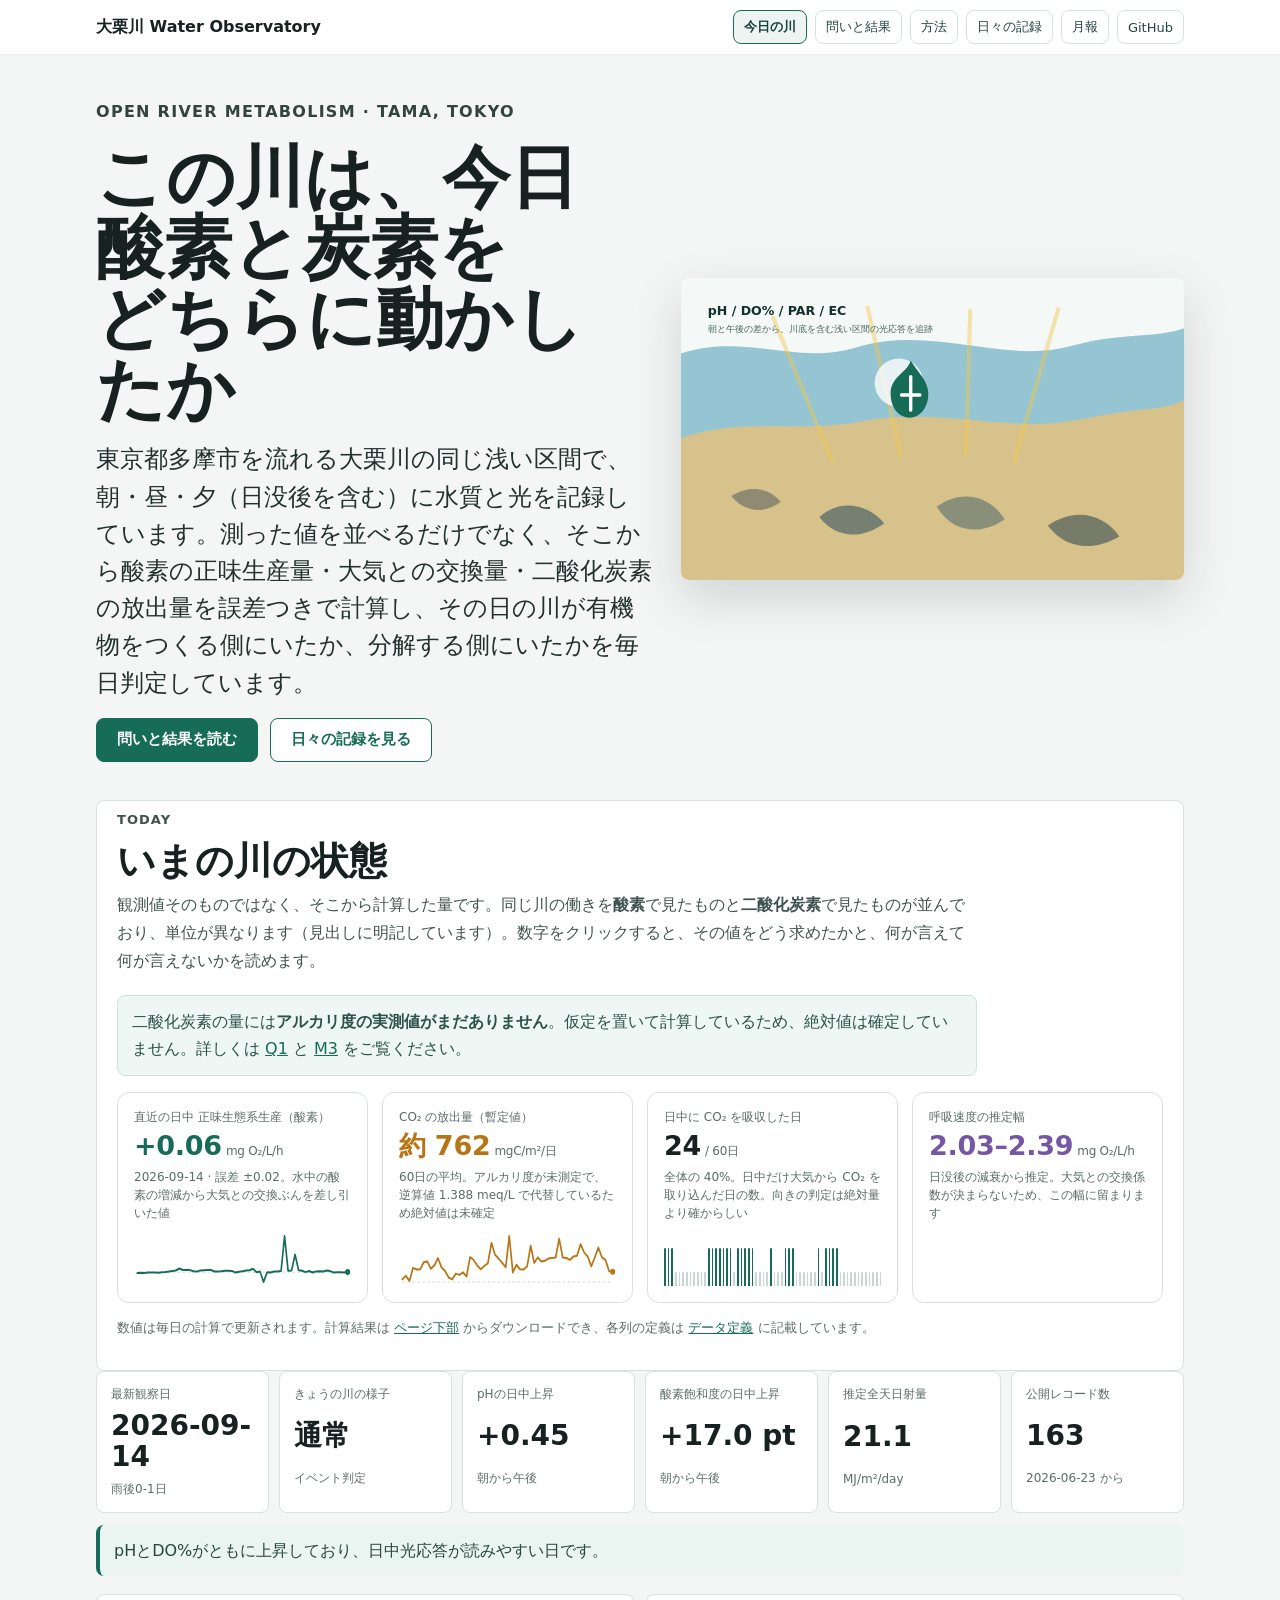
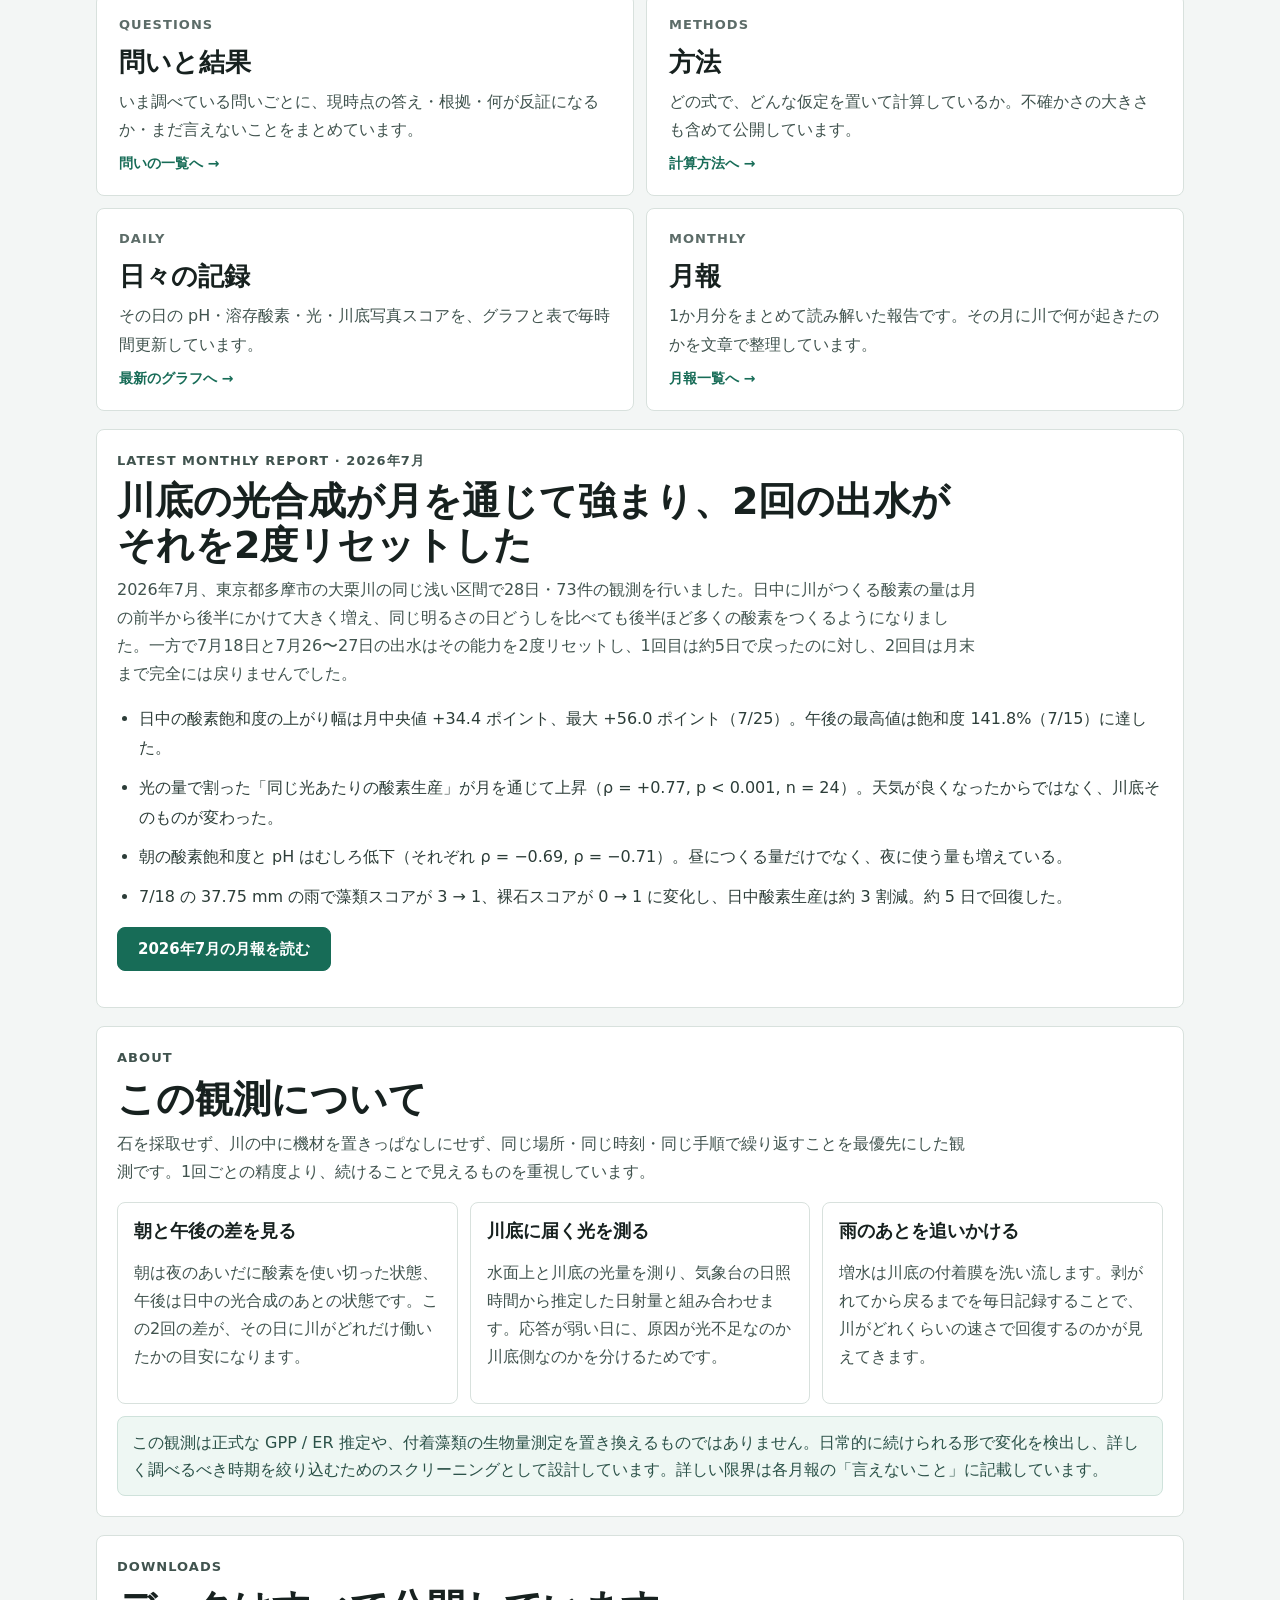
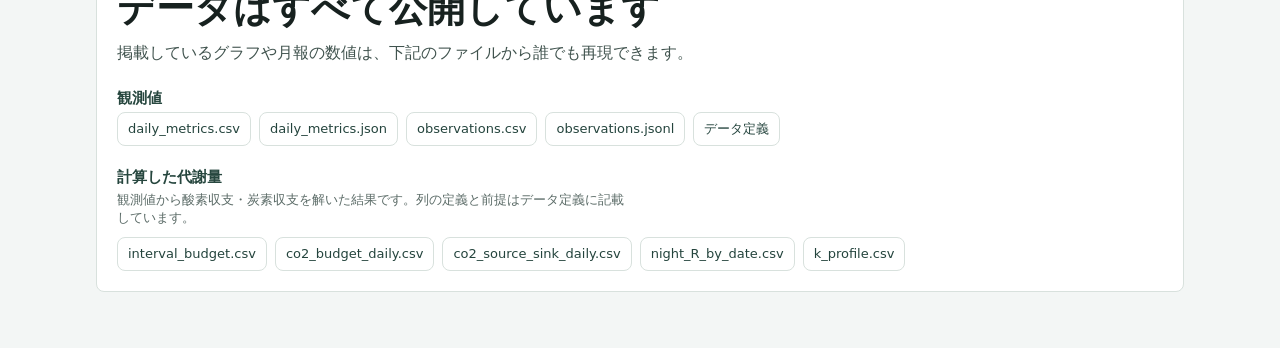
==== commit 41db2008: "Publish observation data 2026-09-20" ====
--- a/index.html
+++ b/index.html
@@ -45,7 +45,7 @@
         <p>観測値そのものではなく、そこから計算した量です。同じ川の働きを<strong>酸素</strong>で見たものと<strong>二酸化炭素</strong>で見たものが並んでおり、単位が異なります（見出しに明記しています）。数字をクリックすると、その値をどう求めたかと、何が言えて何が言えないかを読めます。</p>
         <div class="note-box">二酸化炭素の量には<strong>アルカリ度の実測値がまだありません</strong>。仮定を置いて計算しているため、絶対値は確定していません。詳しくは <a href="questions/q1-carbon-source.html">Q1</a> と <a href="methods/m3-alkalinity-pco2.html">M3</a> をご覧ください。</div>
       </div>
-      <div class="metabolism-grid"><a class="metabolism-card" href="questions/q1-carbon-source.html"><span class="metabolism-label">直近の日中 正味生態系生産（酸素）</span><strong class="metabolism-value neg">-0.11<span class="metabolism-unit">mg O₂/L/h</span></strong><small class="metabolism-sub">2026-09-13 · 誤差 ±0.02。水中の酸素の増減から大気との交換ぶんを差し引いた値</small><svg class="metabolism-spark" viewBox="0 0 260 54" preserveAspectRatio="none" role="img" aria-hidden="true"><line x1="4" y1="40.2" x2="256" y2="40.2" stroke="#c8d5d0" stroke-dasharray="3 3" /><path d="M 4.0,41.1 L 8.3,40.8 L 12.5,41.0 L 16.8,40.5 L 21.1,40.5 L 25.4,40.5 L 29.6,40.7 L 33.9,40.3 L 38.2,40.0 L 42.4,39.5 L 46.7,38.9 L 51.0,38.5 L 55.3,36.5 L 59.5,38.0 L 63.8,37.9 L 68.1,38.1 L 72.3,39.2 L 76.6,39.6 L 80.9,38.4 L 85.2,38.2 L 89.4,38.0 L 93.7,38.0 L 98.0,39.5 L 102.2,39.4 L 106.5,39.2 L 110.8,38.7 L 115.1,38.8 L 119.3,38.9 L 123.6,40.6 L 127.9,39.7 L 132.1,39.2 L 136.4,38.6 L 140.7,38.2 L 144.9,36.7 L 149.2,40.2 L 153.5,39.5 L 157.8,50.0 L 162.0,40.3 L 166.3,40.4 L 170.6,39.6 L 174.8,39.6 L 179.1,39.1 L 183.4,4.0 L 187.7,38.7 L 191.9,38.5 L 196.2,22.6 L 200.5,38.2 L 204.7,38.7 L 209.0,40.1 L 213.3,39.0 L 217.6,40.5 L 221.8,39.4 L 226.1,39.2 L 230.4,39.5 L 234.6,38.5 L 238.9,39.1 L 243.2,40.5 L 247.5,40.3 L 251.7,40.3 L 256.0,40.5" fill="none" stroke="#b6465f" stroke-width="2" stroke-linejoin="round" stroke-linecap="round" /><circle cx="256.0" cy="40.5" r="3" fill="#b6465f" /></svg></a><a class="metabolism-card" href="questions/q1-carbon-source.html"><span class="metabolism-label">CO₂ の放出量（暫定値）</span><strong class="metabolism-value amber">約 768<span class="metabolism-unit">mgC/m²/日</span></strong><small class="metabolism-sub">59日の平均。アルカリ度が未測定で、逆算値 1.388 meq/L で代替しているため絶対値は未確定</small><svg class="metabolism-spark" viewBox="0 0 260 54" preserveAspectRatio="none" role="img" aria-hidden="true"><line x1="4" y1="50.0" x2="256" y2="50.0" stroke="#c8d5d0" stroke-dasharray="3 3" /><path d="M 4.0,47.2 L 8.3,43.8 L 12.7,48.9 L 17.0,35.9 L 21.4,37.5 L 25.7,37.2 L 30.1,30.3 L 34.4,29.4 L 38.8,36.7 L 43.1,33.4 L 47.4,26.1 L 51.8,35.5 L 56.1,39.1 L 60.5,45.5 L 64.8,47.4 L 69.2,41.6 L 73.5,42.9 L 77.9,40.3 L 82.2,44.5 L 86.6,25.0 L 90.9,28.0 L 95.2,33.4 L 99.6,37.3 L 103.9,34.0 L 108.3,31.2 L 112.6,10.9 L 117.0,22.8 L 121.3,26.6 L 125.7,30.7 L 130.0,35.4 L 134.3,4.0 L 138.7,40.5 L 143.0,32.7 L 147.4,37.2 L 151.7,37.4 L 156.1,34.5 L 160.4,13.7 L 164.8,31.0 L 169.1,25.4 L 173.4,29.4 L 177.8,28.8 L 182.1,26.4 L 186.5,25.9 L 190.8,25.5 L 195.2,6.8 L 199.5,25.5 L 203.9,25.9 L 208.2,27.9 L 212.6,24.6 L 216.9,23.7 L 221.2,12.2 L 225.6,20.4 L 229.9,24.5 L 234.3,34.4 L 238.6,25.4 L 243.0,15.6 L 247.3,25.4 L 251.7,28.2 L 256.0,39.2" fill="none" stroke="#b87516" stroke-width="2" stroke-linejoin="round" stroke-linecap="round" /><circle cx="256.0" cy="39.2" r="3" fill="#b87516" /></svg></a><a class="metabolism-card" href="questions/q1-carbon-source.html"><span class="metabolism-label">日中に CO₂ を吸収した日</span><strong class="metabolism-value ">24<span class="metabolism-unit">/ 59日</span></strong><small class="metabolism-sub">全体の 41%。日中だけ大気から CO₂ を取り込んだ日の数。向きの判定は絶対量より確からしい</small><div class="metabolism-bars" aria-hidden="true"><i class="is-sink"></i><i class="is-sink"></i><i class="is-sink"></i><i class=""></i><i class=""></i><i class=""></i><i class=""></i><i class=""></i><i class=""></i><i class=""></i><i class=""></i><i class=""></i><i class="is-sink"></i><i class="is-sink"></i><i class="is-sink"></i><i class="is-sink"></i><i class="is-sink"></i><i class="is-sink"></i><i class="is-sink"></i><i class=""></i><i class="is-sink"></i><i class="is-sink"></i><i class="is-sink"></i><i class="is-sink"></i><i class="is-sink"></i><i class=""></i><i class=""></i><i class=""></i><i class=""></i><i class="is-sink"></i><i class=""></i><i class=""></i><i class=""></i><i class="is-sink"></i><i class="is-sink"></i><i class="is-sink"></i><i class=""></i><i class=""></i><i class=""></i><i class=""></i><i class=""></i><i class=""></i><i class="is-sink"></i><i class=""></i><i class="is-sink"></i><i class="is-sink"></i><i class="is-sink"></i><i class="is-sink"></i><i class=""></i><i class=""></i><i class=""></i><i class=""></i><i class=""></i><i class=""></i><i class=""></i><i class=""></i><i class=""></i><i class=""></i><i class=""></i></div></a><a class="metabolism-card" href="questions/q2-reaeration.html"><span class="metabolism-label">呼吸速度の推定幅</span><strong class="metabolism-value violet">2.03–2.39<span class="metabolism-unit">mg O₂/L/h</span></strong><small class="metabolism-sub">日没後の減衰から推定。大気との交換係数が決まらないため、この幅に留まります</small></a></div>
+      <div class="metabolism-grid"><a class="metabolism-card" href="questions/q1-carbon-source.html"><span class="metabolism-label">直近の日中 正味生態系生産（酸素）</span><strong class="metabolism-value pos">+0.06<span class="metabolism-unit">mg O₂/L/h</span></strong><small class="metabolism-sub">2026-09-14 · 誤差 ±0.02。水中の酸素の増減から大気との交換ぶんを差し引いた値</small><svg class="metabolism-spark" viewBox="0 0 260 54" preserveAspectRatio="none" role="img" aria-hidden="true"><line x1="4" y1="40.2" x2="256" y2="40.2" stroke="#c8d5d0" stroke-dasharray="3 3" /><path d="M 4.0,41.1 L 8.2,40.8 L 12.4,41.0 L 16.6,40.5 L 20.8,40.5 L 25.0,40.5 L 29.2,40.7 L 33.4,40.3 L 37.6,40.0 L 41.8,39.5 L 46.0,38.9 L 50.2,38.5 L 54.4,36.5 L 58.6,38.0 L 62.8,37.9 L 67.0,38.1 L 71.2,39.2 L 75.4,39.6 L 79.6,38.4 L 83.8,38.2 L 88.0,38.0 L 92.2,38.0 L 96.4,39.5 L 100.6,39.4 L 104.8,39.2 L 109.0,38.7 L 113.2,38.8 L 117.4,38.9 L 121.6,40.6 L 125.8,39.7 L 130.0,39.2 L 134.2,38.6 L 138.4,38.2 L 142.6,36.7 L 146.8,40.2 L 151.0,39.5 L 155.2,50.0 L 159.4,40.3 L 163.6,40.4 L 167.8,39.6 L 172.0,39.6 L 176.2,39.1 L 180.4,4.0 L 184.6,38.7 L 188.8,38.5 L 193.0,22.6 L 197.2,38.2 L 201.4,38.7 L 205.6,40.1 L 209.8,39.0 L 214.0,40.5 L 218.2,39.4 L 222.4,39.2 L 226.6,39.5 L 230.8,38.5 L 235.0,39.1 L 239.2,40.5 L 243.4,40.3 L 247.6,40.3 L 251.8,40.5 L 256.0,40.0" fill="none" stroke="#176c57" stroke-width="2" stroke-linejoin="round" stroke-linecap="round" /><circle cx="256.0" cy="40.0" r="3" fill="#176c57" /></svg></a><a class="metabolism-card" href="questions/q1-carbon-source.html"><span class="metabolism-label">CO₂ の放出量（暫定値）</span><strong class="metabolism-value amber">約 762<span class="metabolism-unit">mgC/m²/日</span></strong><small class="metabolism-sub">60日の平均。アルカリ度が未測定で、逆算値 1.388 meq/L で代替しているため絶対値は未確定</small><svg class="metabolism-spark" viewBox="0 0 260 54" preserveAspectRatio="none" role="img" aria-hidden="true"><line x1="4" y1="50.0" x2="256" y2="50.0" stroke="#c8d5d0" stroke-dasharray="3 3" /><path d="M 4.0,47.2 L 8.3,43.8 L 12.5,48.9 L 16.8,35.9 L 21.1,37.5 L 25.4,37.2 L 29.6,30.3 L 33.9,29.4 L 38.2,36.7 L 42.4,33.4 L 46.7,26.1 L 51.0,35.5 L 55.3,39.1 L 59.5,45.5 L 63.8,47.4 L 68.1,41.6 L 72.3,42.9 L 76.6,40.3 L 80.9,44.5 L 85.2,25.0 L 89.4,28.0 L 93.7,33.4 L 98.0,37.3 L 102.2,34.0 L 106.5,31.2 L 110.8,10.9 L 115.1,22.8 L 119.3,26.6 L 123.6,30.7 L 127.9,35.4 L 132.1,4.0 L 136.4,40.5 L 140.7,32.7 L 144.9,37.2 L 149.2,37.4 L 153.5,34.5 L 157.8,13.7 L 162.0,31.0 L 166.3,25.4 L 170.6,29.4 L 174.8,28.8 L 179.1,26.4 L 183.4,25.9 L 187.7,25.5 L 191.9,6.8 L 196.2,25.5 L 200.5,25.9 L 204.7,27.9 L 209.0,24.6 L 213.3,23.7 L 217.6,12.2 L 221.8,20.4 L 226.1,24.5 L 230.4,34.4 L 234.6,25.4 L 238.9,15.6 L 243.2,25.4 L 247.5,28.2 L 251.7,39.2 L 256.0,39.8" fill="none" stroke="#b87516" stroke-width="2" stroke-linejoin="round" stroke-linecap="round" /><circle cx="256.0" cy="39.8" r="3" fill="#b87516" /></svg></a><a class="metabolism-card" href="questions/q1-carbon-source.html"><span class="metabolism-label">日中に CO₂ を吸収した日</span><strong class="metabolism-value ">24<span class="metabolism-unit">/ 60日</span></strong><small class="metabolism-sub">全体の 40%。日中だけ大気から CO₂ を取り込んだ日の数。向きの判定は絶対量より確からしい</small><div class="metabolism-bars" aria-hidden="true"><i class="is-sink"></i><i class="is-sink"></i><i class="is-sink"></i><i class=""></i><i class=""></i><i class=""></i><i class=""></i><i class=""></i><i class=""></i><i class=""></i><i class=""></i><i class=""></i><i class="is-sink"></i><i class="is-sink"></i><i class="is-sink"></i><i class="is-sink"></i><i class="is-sink"></i><i class="is-sink"></i><i class="is-sink"></i><i class=""></i><i class="is-sink"></i><i class="is-sink"></i><i class="is-sink"></i><i class="is-sink"></i><i class="is-sink"></i><i class=""></i><i class=""></i><i class=""></i><i class=""></i><i class="is-sink"></i><i class=""></i><i class=""></i><i class=""></i><i class="is-sink"></i><i class="is-sink"></i><i class="is-sink"></i><i class=""></i><i class=""></i><i class=""></i><i class=""></i><i class=""></i><i class=""></i><i class="is-sink"></i><i class=""></i><i class="is-sink"></i><i class="is-sink"></i><i class="is-sink"></i><i class="is-sink"></i><i class=""></i><i class=""></i><i class=""></i><i class=""></i><i class=""></i><i class=""></i><i class=""></i><i class=""></i><i class=""></i><i class=""></i><i class=""></i><i class=""></i></div></a><a class="metabolism-card" href="questions/q2-reaeration.html"><span class="metabolism-label">呼吸速度の推定幅</span><strong class="metabolism-value violet">2.03–2.39<span class="metabolism-unit">mg O₂/L/h</span></strong><small class="metabolism-sub">日没後の減衰から推定。大気との交換係数が決まらないため、この幅に留まります</small></a></div>
       <p class="metabolism-note">数値は毎日の計算で更新されます。計算結果は <a href="#downloads">ページ下部</a> からダウンロードでき、各列の定義は <a href="data/data-dictionary.md">データ定義</a> に記載しています。</p>
     </section>
 
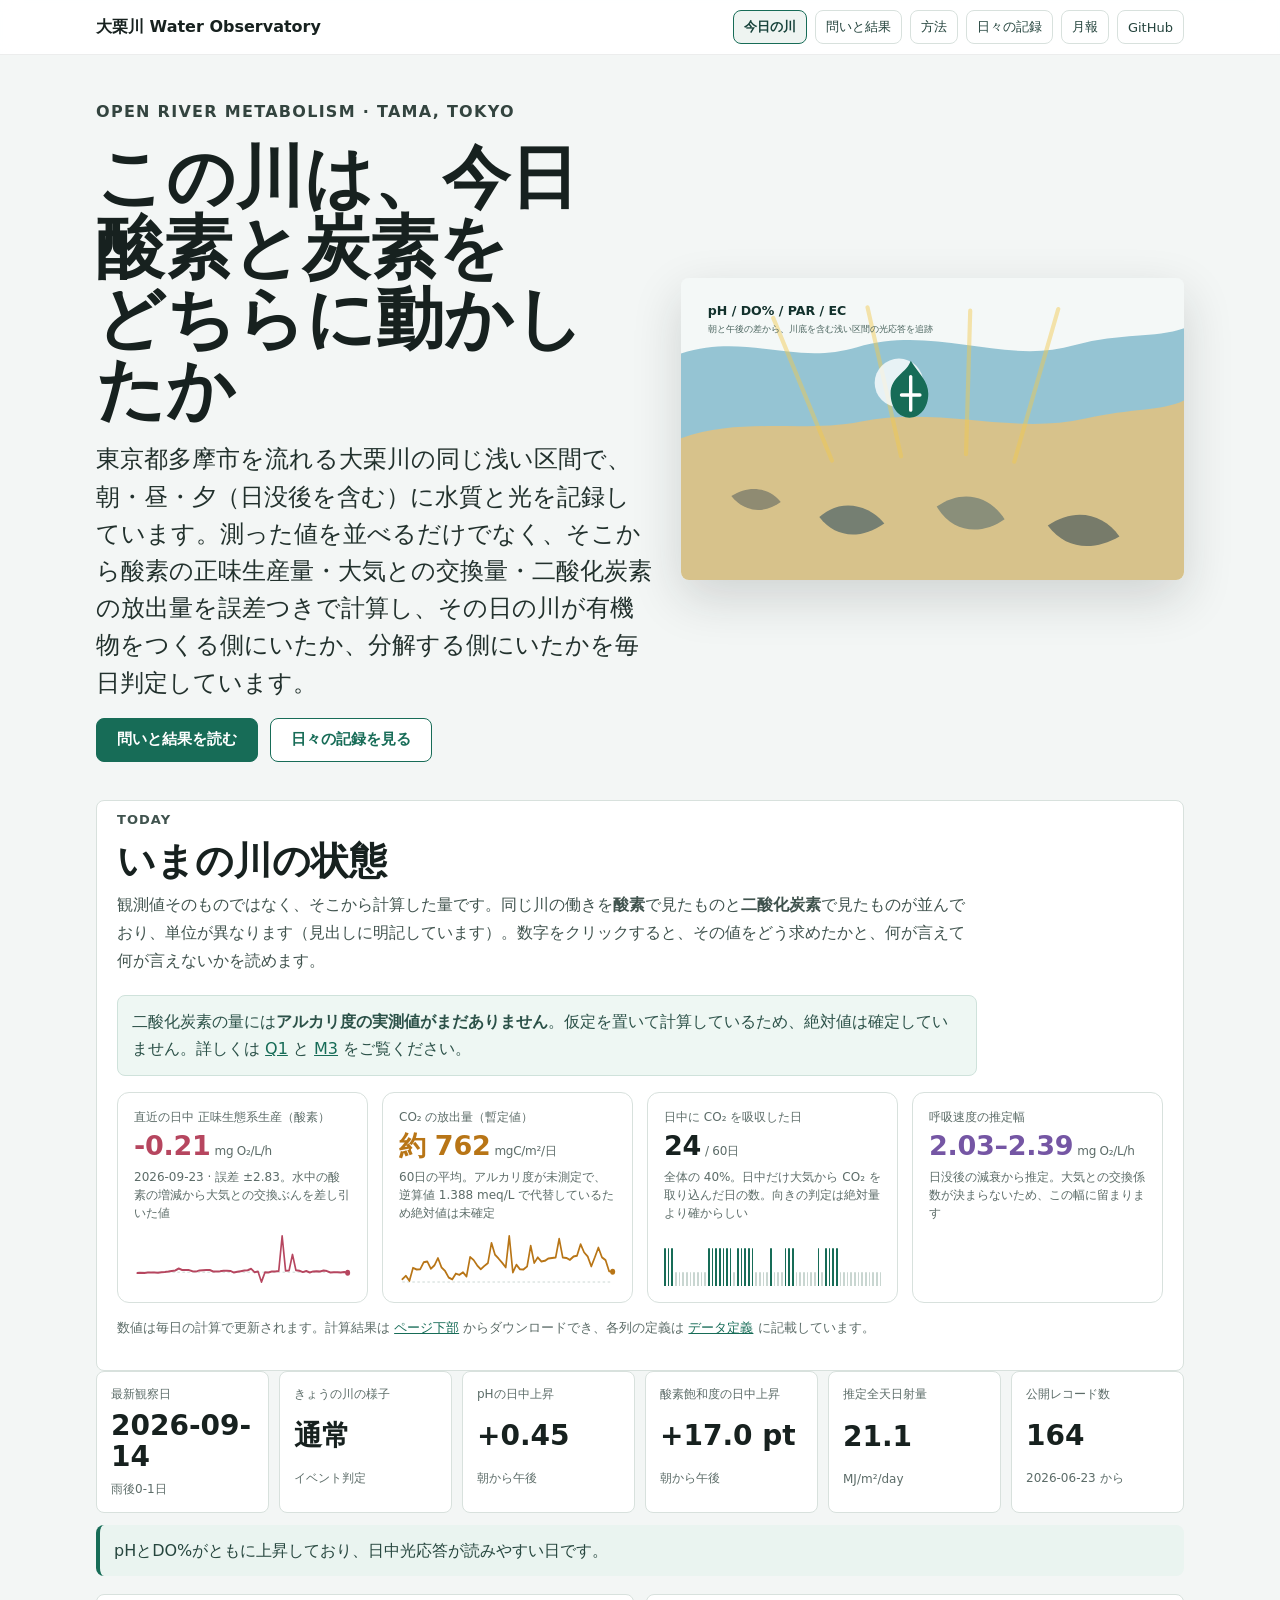
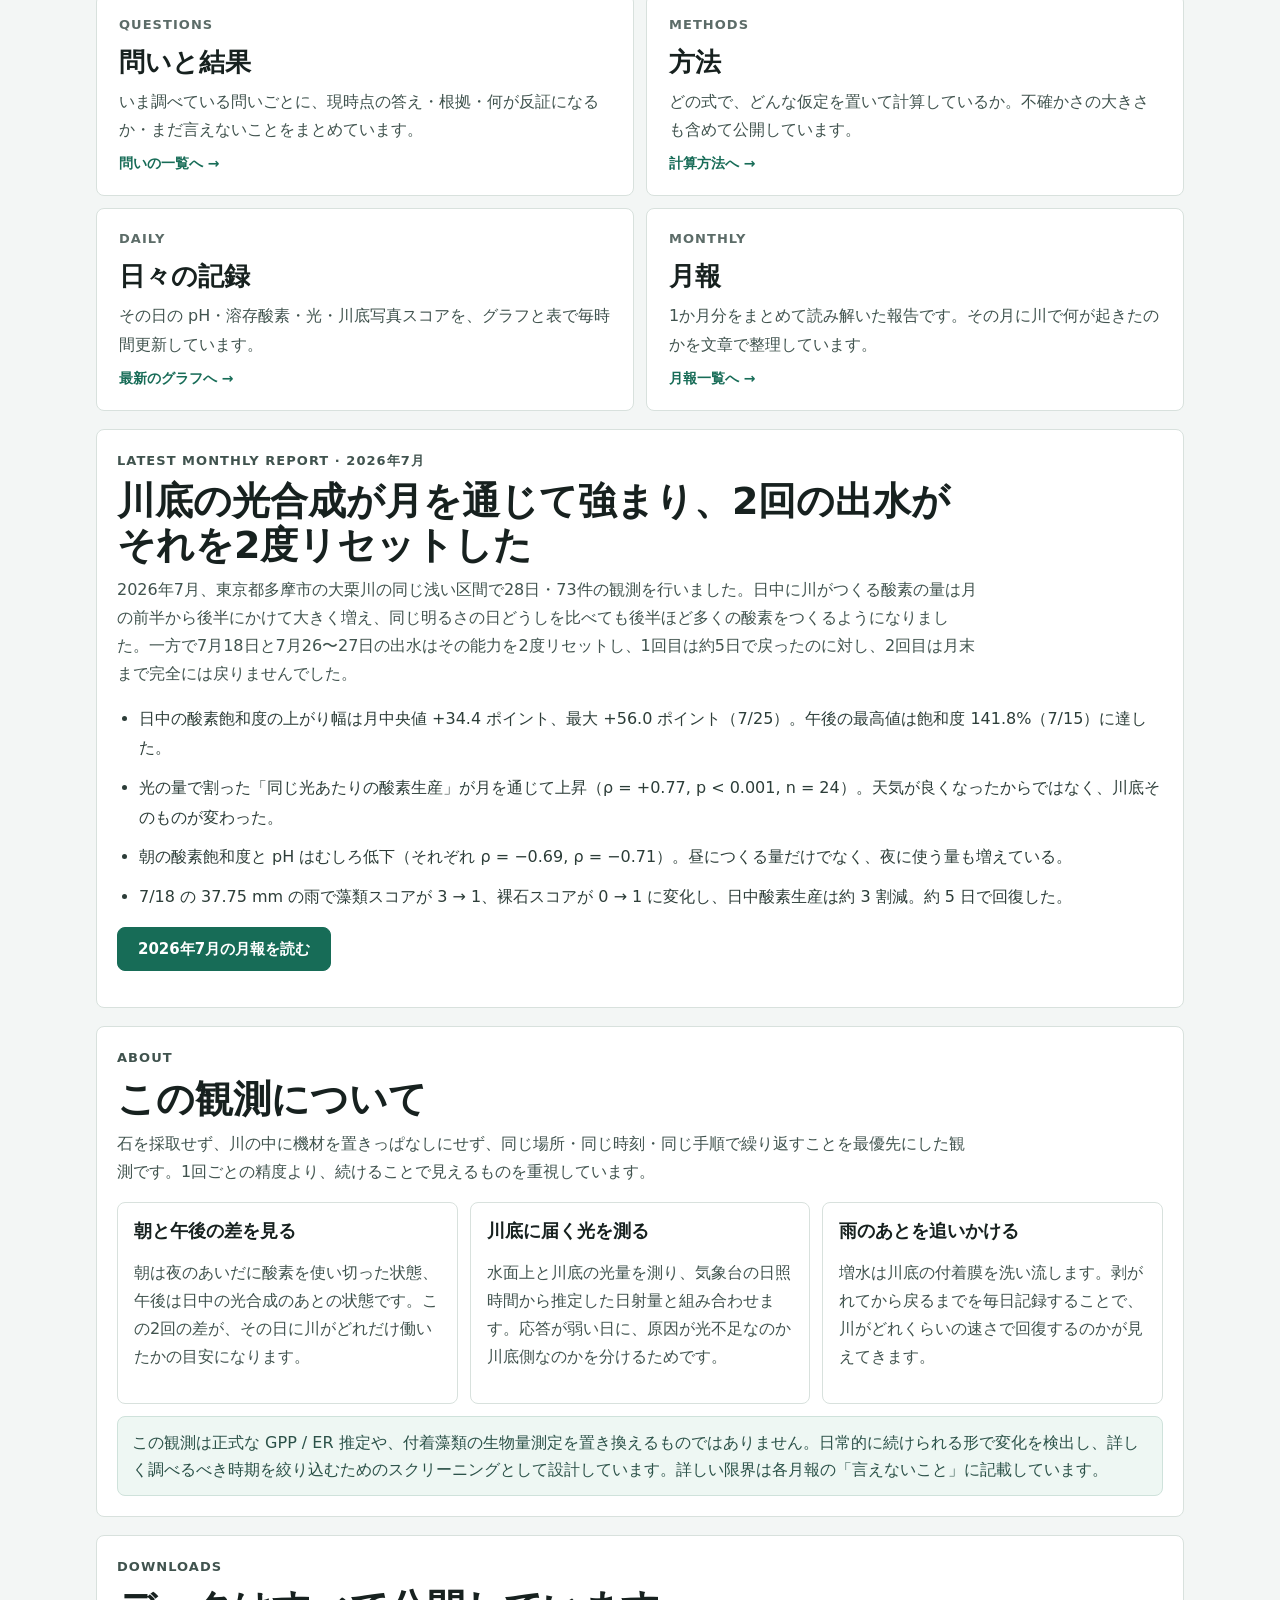
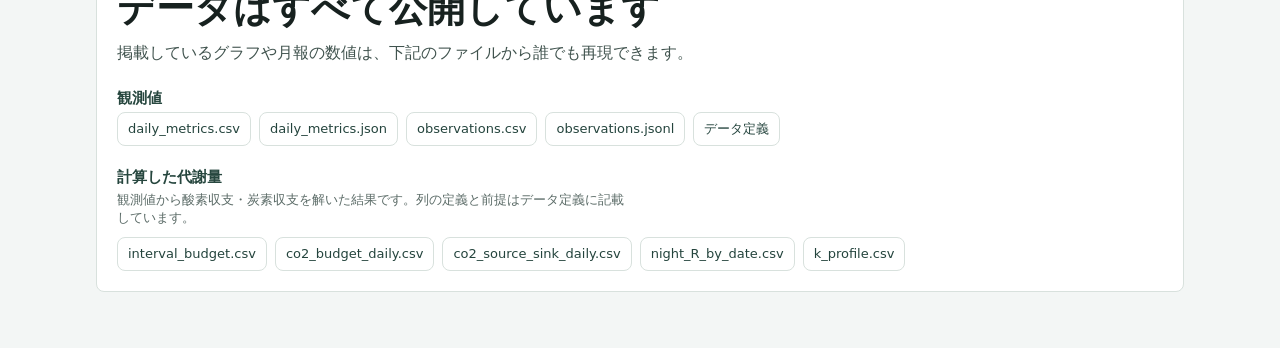
==== commit f1d969f4: "Publish observation data 2026-09-24" ====
--- a/index.html
+++ b/index.html
@@ -45,7 +45,7 @@
         <p>観測値そのものではなく、そこから計算した量です。同じ川の働きを<strong>酸素</strong>で見たものと<strong>二酸化炭素</strong>で見たものが並んでおり、単位が異なります（見出しに明記しています）。数字をクリックすると、その値をどう求めたかと、何が言えて何が言えないかを読めます。</p>
         <div class="note-box">二酸化炭素の量には<strong>アルカリ度の実測値がまだありません</strong>。仮定を置いて計算しているため、絶対値は確定していません。詳しくは <a href="questions/q1-carbon-source.html">Q1</a> と <a href="methods/m3-alkalinity-pco2.html">M3</a> をご覧ください。</div>
       </div>
-      <div class="metabolism-grid"><a class="metabolism-card" href="questions/q1-carbon-source.html"><span class="metabolism-label">直近の日中 正味生態系生産（酸素）</span><strong class="metabolism-value pos">+0.06<span class="metabolism-unit">mg O₂/L/h</span></strong><small class="metabolism-sub">2026-09-14 · 誤差 ±0.02。水中の酸素の増減から大気との交換ぶんを差し引いた値</small><svg class="metabolism-spark" viewBox="0 0 260 54" preserveAspectRatio="none" role="img" aria-hidden="true"><line x1="4" y1="40.2" x2="256" y2="40.2" stroke="#c8d5d0" stroke-dasharray="3 3" /><path d="M 4.0,41.1 L 8.2,40.8 L 12.4,41.0 L 16.6,40.5 L 20.8,40.5 L 25.0,40.5 L 29.2,40.7 L 33.4,40.3 L 37.6,40.0 L 41.8,39.5 L 46.0,38.9 L 50.2,38.5 L 54.4,36.5 L 58.6,38.0 L 62.8,37.9 L 67.0,38.1 L 71.2,39.2 L 75.4,39.6 L 79.6,38.4 L 83.8,38.2 L 88.0,38.0 L 92.2,38.0 L 96.4,39.5 L 100.6,39.4 L 104.8,39.2 L 109.0,38.7 L 113.2,38.8 L 117.4,38.9 L 121.6,40.6 L 125.8,39.7 L 130.0,39.2 L 134.2,38.6 L 138.4,38.2 L 142.6,36.7 L 146.8,40.2 L 151.0,39.5 L 155.2,50.0 L 159.4,40.3 L 163.6,40.4 L 167.8,39.6 L 172.0,39.6 L 176.2,39.1 L 180.4,4.0 L 184.6,38.7 L 188.8,38.5 L 193.0,22.6 L 197.2,38.2 L 201.4,38.7 L 205.6,40.1 L 209.8,39.0 L 214.0,40.5 L 218.2,39.4 L 222.4,39.2 L 226.6,39.5 L 230.8,38.5 L 235.0,39.1 L 239.2,40.5 L 243.4,40.3 L 247.6,40.3 L 251.8,40.5 L 256.0,40.0" fill="none" stroke="#176c57" stroke-width="2" stroke-linejoin="round" stroke-linecap="round" /><circle cx="256.0" cy="40.0" r="3" fill="#176c57" /></svg></a><a class="metabolism-card" href="questions/q1-carbon-source.html"><span class="metabolism-label">CO₂ の放出量（暫定値）</span><strong class="metabolism-value amber">約 762<span class="metabolism-unit">mgC/m²/日</span></strong><small class="metabolism-sub">60日の平均。アルカリ度が未測定で、逆算値 1.388 meq/L で代替しているため絶対値は未確定</small><svg class="metabolism-spark" viewBox="0 0 260 54" preserveAspectRatio="none" role="img" aria-hidden="true"><line x1="4" y1="50.0" x2="256" y2="50.0" stroke="#c8d5d0" stroke-dasharray="3 3" /><path d="M 4.0,47.2 L 8.3,43.8 L 12.5,48.9 L 16.8,35.9 L 21.1,37.5 L 25.4,37.2 L 29.6,30.3 L 33.9,29.4 L 38.2,36.7 L 42.4,33.4 L 46.7,26.1 L 51.0,35.5 L 55.3,39.1 L 59.5,45.5 L 63.8,47.4 L 68.1,41.6 L 72.3,42.9 L 76.6,40.3 L 80.9,44.5 L 85.2,25.0 L 89.4,28.0 L 93.7,33.4 L 98.0,37.3 L 102.2,34.0 L 106.5,31.2 L 110.8,10.9 L 115.1,22.8 L 119.3,26.6 L 123.6,30.7 L 127.9,35.4 L 132.1,4.0 L 136.4,40.5 L 140.7,32.7 L 144.9,37.2 L 149.2,37.4 L 153.5,34.5 L 157.8,13.7 L 162.0,31.0 L 166.3,25.4 L 170.6,29.4 L 174.8,28.8 L 179.1,26.4 L 183.4,25.9 L 187.7,25.5 L 191.9,6.8 L 196.2,25.5 L 200.5,25.9 L 204.7,27.9 L 209.0,24.6 L 213.3,23.7 L 217.6,12.2 L 221.8,20.4 L 226.1,24.5 L 230.4,34.4 L 234.6,25.4 L 238.9,15.6 L 243.2,25.4 L 247.5,28.2 L 251.7,39.2 L 256.0,39.8" fill="none" stroke="#b87516" stroke-width="2" stroke-linejoin="round" stroke-linecap="round" /><circle cx="256.0" cy="39.8" r="3" fill="#b87516" /></svg></a><a class="metabolism-card" href="questions/q1-carbon-source.html"><span class="metabolism-label">日中に CO₂ を吸収した日</span><strong class="metabolism-value ">24<span class="metabolism-unit">/ 60日</span></strong><small class="metabolism-sub">全体の 40%。日中だけ大気から CO₂ を取り込んだ日の数。向きの判定は絶対量より確からしい</small><div class="metabolism-bars" aria-hidden="true"><i class="is-sink"></i><i class="is-sink"></i><i class="is-sink"></i><i class=""></i><i class=""></i><i class=""></i><i class=""></i><i class=""></i><i class=""></i><i class=""></i><i class=""></i><i class=""></i><i class="is-sink"></i><i class="is-sink"></i><i class="is-sink"></i><i class="is-sink"></i><i class="is-sink"></i><i class="is-sink"></i><i class="is-sink"></i><i class=""></i><i class="is-sink"></i><i class="is-sink"></i><i class="is-sink"></i><i class="is-sink"></i><i class="is-sink"></i><i class=""></i><i class=""></i><i class=""></i><i class=""></i><i class="is-sink"></i><i class=""></i><i class=""></i><i class=""></i><i class="is-sink"></i><i class="is-sink"></i><i class="is-sink"></i><i class=""></i><i class=""></i><i class=""></i><i class=""></i><i class=""></i><i class=""></i><i class="is-sink"></i><i class=""></i><i class="is-sink"></i><i class="is-sink"></i><i class="is-sink"></i><i class="is-sink"></i><i class=""></i><i class=""></i><i class=""></i><i class=""></i><i class=""></i><i class=""></i><i class=""></i><i class=""></i><i class=""></i><i class=""></i><i class=""></i><i class=""></i></div></a><a class="metabolism-card" href="questions/q2-reaeration.html"><span class="metabolism-label">呼吸速度の推定幅</span><strong class="metabolism-value violet">2.03–2.39<span class="metabolism-unit">mg O₂/L/h</span></strong><small class="metabolism-sub">日没後の減衰から推定。大気との交換係数が決まらないため、この幅に留まります</small></a></div>
+      <div class="metabolism-grid"><a class="metabolism-card" href="questions/q1-carbon-source.html"><span class="metabolism-label">直近の日中 正味生態系生産（酸素）</span><strong class="metabolism-value neg">-0.21<span class="metabolism-unit">mg O₂/L/h</span></strong><small class="metabolism-sub">2026-09-23 · 誤差 ±2.83。水中の酸素の増減から大気との交換ぶんを差し引いた値</small><svg class="metabolism-spark" viewBox="0 0 260 54" preserveAspectRatio="none" role="img" aria-hidden="true"><line x1="4" y1="40.2" x2="256" y2="40.2" stroke="#c8d5d0" stroke-dasharray="3 3" /><path d="M 4.0,41.1 L 8.1,40.8 L 12.3,41.0 L 16.4,40.5 L 20.5,40.5 L 24.7,40.5 L 28.8,40.7 L 32.9,40.3 L 37.0,40.0 L 41.2,39.5 L 45.3,38.9 L 49.4,38.5 L 53.6,36.5 L 57.7,38.0 L 61.8,37.9 L 66.0,38.1 L 70.1,39.2 L 74.2,39.6 L 78.4,38.4 L 82.5,38.2 L 86.6,38.0 L 90.8,38.0 L 94.9,39.5 L 99.0,39.4 L 103.1,39.2 L 107.3,38.7 L 111.4,38.8 L 115.5,38.9 L 119.7,40.6 L 123.8,39.7 L 127.9,39.2 L 132.1,38.6 L 136.2,38.2 L 140.3,36.7 L 144.5,40.2 L 148.6,39.5 L 152.7,50.0 L 156.9,40.3 L 161.0,40.4 L 165.1,39.6 L 169.2,39.6 L 173.4,39.1 L 177.5,4.0 L 181.6,38.7 L 185.8,38.5 L 189.9,22.6 L 194.0,38.2 L 198.2,38.7 L 202.3,40.1 L 206.4,39.0 L 210.6,40.5 L 214.7,39.4 L 218.8,39.2 L 223.0,39.5 L 227.1,38.5 L 231.2,39.1 L 235.3,40.5 L 239.5,40.3 L 243.6,40.3 L 247.7,40.5 L 251.9,40.0 L 256.0,40.8" fill="none" stroke="#b6465f" stroke-width="2" stroke-linejoin="round" stroke-linecap="round" /><circle cx="256.0" cy="40.8" r="3" fill="#b6465f" /></svg></a><a class="metabolism-card" href="questions/q1-carbon-source.html"><span class="metabolism-label">CO₂ の放出量（暫定値）</span><strong class="metabolism-value amber">約 762<span class="metabolism-unit">mgC/m²/日</span></strong><small class="metabolism-sub">60日の平均。アルカリ度が未測定で、逆算値 1.388 meq/L で代替しているため絶対値は未確定</small><svg class="metabolism-spark" viewBox="0 0 260 54" preserveAspectRatio="none" role="img" aria-hidden="true"><line x1="4" y1="50.0" x2="256" y2="50.0" stroke="#c8d5d0" stroke-dasharray="3 3" /><path d="M 4.0,47.2 L 8.3,43.8 L 12.5,48.9 L 16.8,35.9 L 21.1,37.5 L 25.4,37.2 L 29.6,30.3 L 33.9,29.4 L 38.2,36.7 L 42.4,33.4 L 46.7,26.1 L 51.0,35.5 L 55.3,39.1 L 59.5,45.5 L 63.8,47.4 L 68.1,41.6 L 72.3,42.9 L 76.6,40.3 L 80.9,44.5 L 85.2,25.0 L 89.4,28.0 L 93.7,33.4 L 98.0,37.3 L 102.2,34.0 L 106.5,31.2 L 110.8,10.9 L 115.1,22.8 L 119.3,26.6 L 123.6,30.7 L 127.9,35.4 L 132.1,4.0 L 136.4,40.5 L 140.7,32.7 L 144.9,37.2 L 149.2,37.4 L 153.5,34.5 L 157.8,13.7 L 162.0,31.0 L 166.3,25.4 L 170.6,29.4 L 174.8,28.8 L 179.1,26.4 L 183.4,25.9 L 187.7,25.5 L 191.9,6.8 L 196.2,25.5 L 200.5,25.9 L 204.7,27.9 L 209.0,24.6 L 213.3,23.7 L 217.6,12.2 L 221.8,20.4 L 226.1,24.5 L 230.4,34.4 L 234.6,25.4 L 238.9,15.6 L 243.2,25.4 L 247.5,28.2 L 251.7,39.2 L 256.0,39.8" fill="none" stroke="#b87516" stroke-width="2" stroke-linejoin="round" stroke-linecap="round" /><circle cx="256.0" cy="39.8" r="3" fill="#b87516" /></svg></a><a class="metabolism-card" href="questions/q1-carbon-source.html"><span class="metabolism-label">日中に CO₂ を吸収した日</span><strong class="metabolism-value ">24<span class="metabolism-unit">/ 60日</span></strong><small class="metabolism-sub">全体の 40%。日中だけ大気から CO₂ を取り込んだ日の数。向きの判定は絶対量より確からしい</small><div class="metabolism-bars" aria-hidden="true"><i class="is-sink"></i><i class="is-sink"></i><i class="is-sink"></i><i class=""></i><i class=""></i><i class=""></i><i class=""></i><i class=""></i><i class=""></i><i class=""></i><i class=""></i><i class=""></i><i class="is-sink"></i><i class="is-sink"></i><i class="is-sink"></i><i class="is-sink"></i><i class="is-sink"></i><i class="is-sink"></i><i class="is-sink"></i><i class=""></i><i class="is-sink"></i><i class="is-sink"></i><i class="is-sink"></i><i class="is-sink"></i><i class="is-sink"></i><i class=""></i><i class=""></i><i class=""></i><i class=""></i><i class="is-sink"></i><i class=""></i><i class=""></i><i class=""></i><i class="is-sink"></i><i class="is-sink"></i><i class="is-sink"></i><i class=""></i><i class=""></i><i class=""></i><i class=""></i><i class=""></i><i class=""></i><i class="is-sink"></i><i class=""></i><i class="is-sink"></i><i class="is-sink"></i><i class="is-sink"></i><i class="is-sink"></i><i class=""></i><i class=""></i><i class=""></i><i class=""></i><i class=""></i><i class=""></i><i class=""></i><i class=""></i><i class=""></i><i class=""></i><i class=""></i><i class=""></i></div></a><a class="metabolism-card" href="questions/q2-reaeration.html"><span class="metabolism-label">呼吸速度の推定幅</span><strong class="metabolism-value violet">2.03–2.39<span class="metabolism-unit">mg O₂/L/h</span></strong><small class="metabolism-sub">日没後の減衰から推定。大気との交換係数が決まらないため、この幅に留まります</small></a></div>
       <p class="metabolism-note">数値は毎日の計算で更新されます。計算結果は <a href="#downloads">ページ下部</a> からダウンロードでき、各列の定義は <a href="data/data-dictionary.md">データ定義</a> に記載しています。</p>
     </section>
 
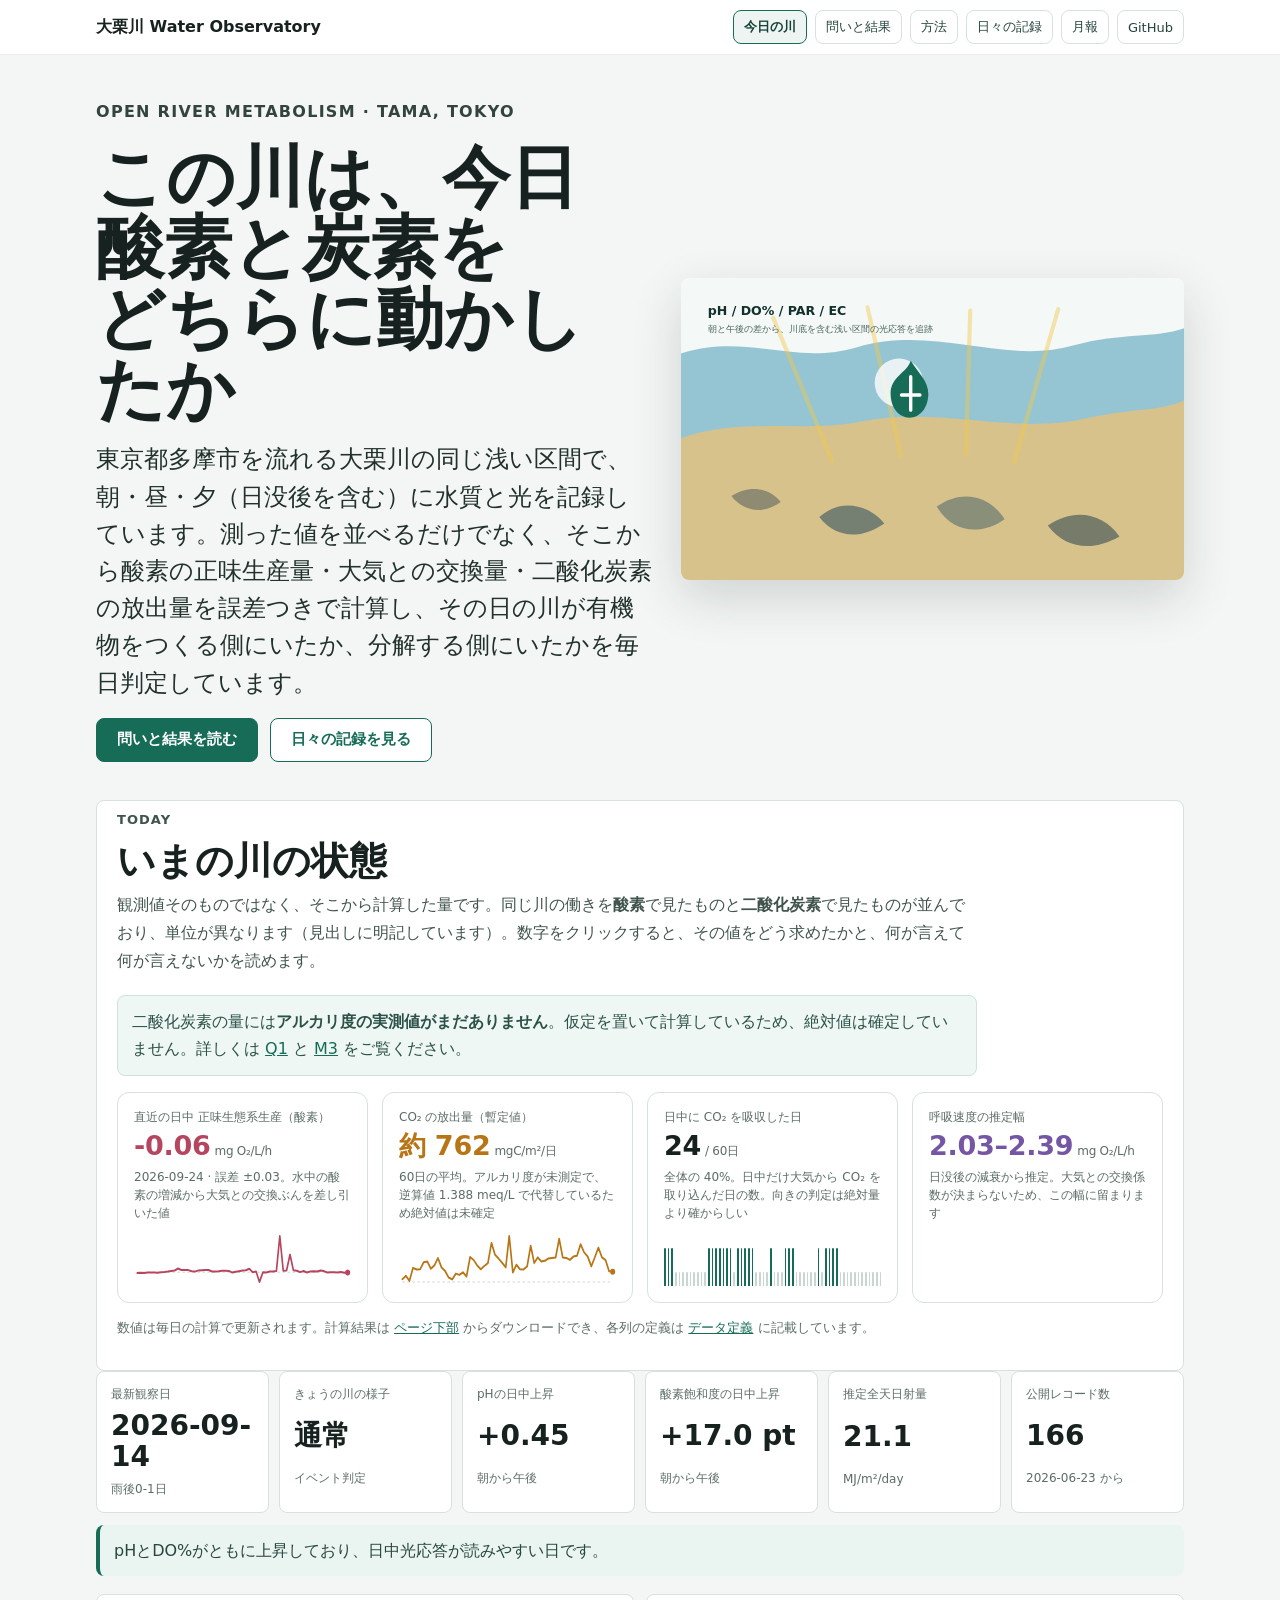
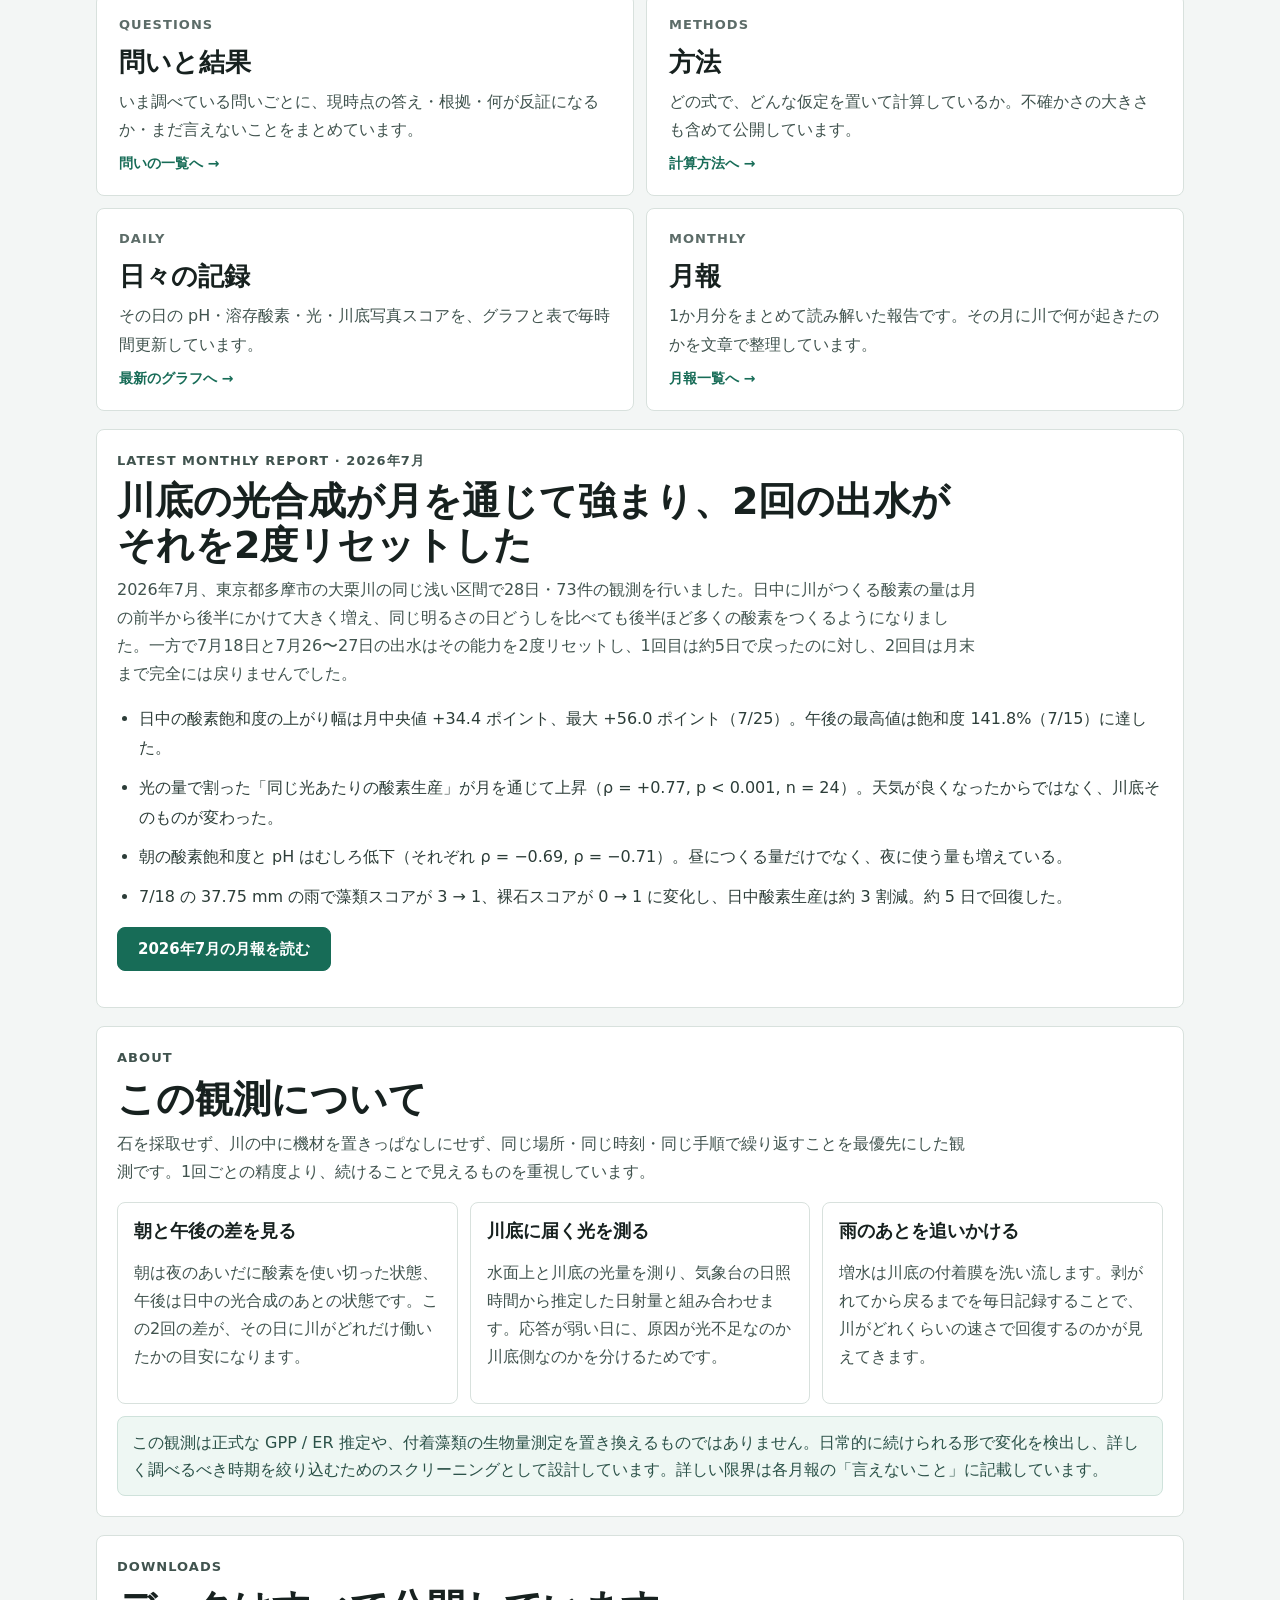
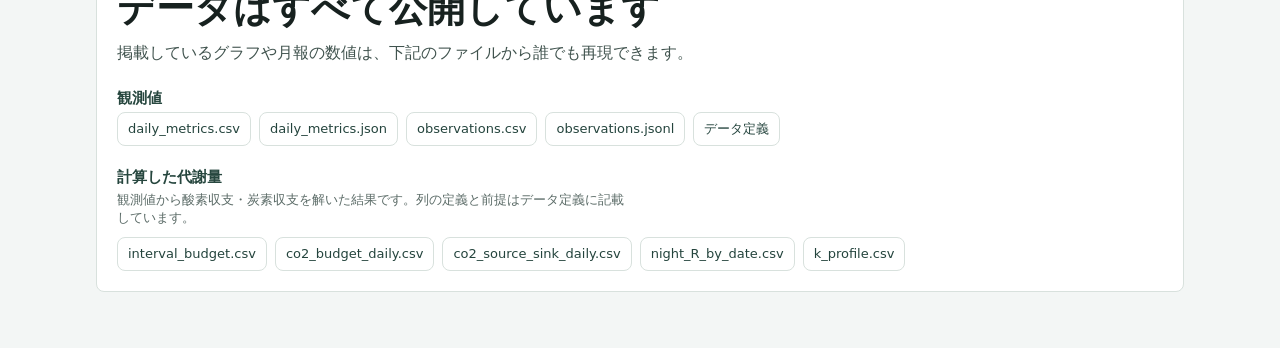
==== commit dae7501a: "Publish observation data 2026-09-25" ====
--- a/index.html
+++ b/index.html
@@ -45,7 +45,7 @@
         <p>観測値そのものではなく、そこから計算した量です。同じ川の働きを<strong>酸素</strong>で見たものと<strong>二酸化炭素</strong>で見たものが並んでおり、単位が異なります（見出しに明記しています）。数字をクリックすると、その値をどう求めたかと、何が言えて何が言えないかを読めます。</p>
         <div class="note-box">二酸化炭素の量には<strong>アルカリ度の実測値がまだありません</strong>。仮定を置いて計算しているため、絶対値は確定していません。詳しくは <a href="questions/q1-carbon-source.html">Q1</a> と <a href="methods/m3-alkalinity-pco2.html">M3</a> をご覧ください。</div>
       </div>
-      <div class="metabolism-grid"><a class="metabolism-card" href="questions/q1-carbon-source.html"><span class="metabolism-label">直近の日中 正味生態系生産（酸素）</span><strong class="metabolism-value neg">-0.21<span class="metabolism-unit">mg O₂/L/h</span></strong><small class="metabolism-sub">2026-09-23 · 誤差 ±2.83。水中の酸素の増減から大気との交換ぶんを差し引いた値</small><svg class="metabolism-spark" viewBox="0 0 260 54" preserveAspectRatio="none" role="img" aria-hidden="true"><line x1="4" y1="40.2" x2="256" y2="40.2" stroke="#c8d5d0" stroke-dasharray="3 3" /><path d="M 4.0,41.1 L 8.1,40.8 L 12.3,41.0 L 16.4,40.5 L 20.5,40.5 L 24.7,40.5 L 28.8,40.7 L 32.9,40.3 L 37.0,40.0 L 41.2,39.5 L 45.3,38.9 L 49.4,38.5 L 53.6,36.5 L 57.7,38.0 L 61.8,37.9 L 66.0,38.1 L 70.1,39.2 L 74.2,39.6 L 78.4,38.4 L 82.5,38.2 L 86.6,38.0 L 90.8,38.0 L 94.9,39.5 L 99.0,39.4 L 103.1,39.2 L 107.3,38.7 L 111.4,38.8 L 115.5,38.9 L 119.7,40.6 L 123.8,39.7 L 127.9,39.2 L 132.1,38.6 L 136.2,38.2 L 140.3,36.7 L 144.5,40.2 L 148.6,39.5 L 152.7,50.0 L 156.9,40.3 L 161.0,40.4 L 165.1,39.6 L 169.2,39.6 L 173.4,39.1 L 177.5,4.0 L 181.6,38.7 L 185.8,38.5 L 189.9,22.6 L 194.0,38.2 L 198.2,38.7 L 202.3,40.1 L 206.4,39.0 L 210.6,40.5 L 214.7,39.4 L 218.8,39.2 L 223.0,39.5 L 227.1,38.5 L 231.2,39.1 L 235.3,40.5 L 239.5,40.3 L 243.6,40.3 L 247.7,40.5 L 251.9,40.0 L 256.0,40.8" fill="none" stroke="#b6465f" stroke-width="2" stroke-linejoin="round" stroke-linecap="round" /><circle cx="256.0" cy="40.8" r="3" fill="#b6465f" /></svg></a><a class="metabolism-card" href="questions/q1-carbon-source.html"><span class="metabolism-label">CO₂ の放出量（暫定値）</span><strong class="metabolism-value amber">約 762<span class="metabolism-unit">mgC/m²/日</span></strong><small class="metabolism-sub">60日の平均。アルカリ度が未測定で、逆算値 1.388 meq/L で代替しているため絶対値は未確定</small><svg class="metabolism-spark" viewBox="0 0 260 54" preserveAspectRatio="none" role="img" aria-hidden="true"><line x1="4" y1="50.0" x2="256" y2="50.0" stroke="#c8d5d0" stroke-dasharray="3 3" /><path d="M 4.0,47.2 L 8.3,43.8 L 12.5,48.9 L 16.8,35.9 L 21.1,37.5 L 25.4,37.2 L 29.6,30.3 L 33.9,29.4 L 38.2,36.7 L 42.4,33.4 L 46.7,26.1 L 51.0,35.5 L 55.3,39.1 L 59.5,45.5 L 63.8,47.4 L 68.1,41.6 L 72.3,42.9 L 76.6,40.3 L 80.9,44.5 L 85.2,25.0 L 89.4,28.0 L 93.7,33.4 L 98.0,37.3 L 102.2,34.0 L 106.5,31.2 L 110.8,10.9 L 115.1,22.8 L 119.3,26.6 L 123.6,30.7 L 127.9,35.4 L 132.1,4.0 L 136.4,40.5 L 140.7,32.7 L 144.9,37.2 L 149.2,37.4 L 153.5,34.5 L 157.8,13.7 L 162.0,31.0 L 166.3,25.4 L 170.6,29.4 L 174.8,28.8 L 179.1,26.4 L 183.4,25.9 L 187.7,25.5 L 191.9,6.8 L 196.2,25.5 L 200.5,25.9 L 204.7,27.9 L 209.0,24.6 L 213.3,23.7 L 217.6,12.2 L 221.8,20.4 L 226.1,24.5 L 230.4,34.4 L 234.6,25.4 L 238.9,15.6 L 243.2,25.4 L 247.5,28.2 L 251.7,39.2 L 256.0,39.8" fill="none" stroke="#b87516" stroke-width="2" stroke-linejoin="round" stroke-linecap="round" /><circle cx="256.0" cy="39.8" r="3" fill="#b87516" /></svg></a><a class="metabolism-card" href="questions/q1-carbon-source.html"><span class="metabolism-label">日中に CO₂ を吸収した日</span><strong class="metabolism-value ">24<span class="metabolism-unit">/ 60日</span></strong><small class="metabolism-sub">全体の 40%。日中だけ大気から CO₂ を取り込んだ日の数。向きの判定は絶対量より確からしい</small><div class="metabolism-bars" aria-hidden="true"><i class="is-sink"></i><i class="is-sink"></i><i class="is-sink"></i><i class=""></i><i class=""></i><i class=""></i><i class=""></i><i class=""></i><i class=""></i><i class=""></i><i class=""></i><i class=""></i><i class="is-sink"></i><i class="is-sink"></i><i class="is-sink"></i><i class="is-sink"></i><i class="is-sink"></i><i class="is-sink"></i><i class="is-sink"></i><i class=""></i><i class="is-sink"></i><i class="is-sink"></i><i class="is-sink"></i><i class="is-sink"></i><i class="is-sink"></i><i class=""></i><i class=""></i><i class=""></i><i class=""></i><i class="is-sink"></i><i class=""></i><i class=""></i><i class=""></i><i class="is-sink"></i><i class="is-sink"></i><i class="is-sink"></i><i class=""></i><i class=""></i><i class=""></i><i class=""></i><i class=""></i><i class=""></i><i class="is-sink"></i><i class=""></i><i class="is-sink"></i><i class="is-sink"></i><i class="is-sink"></i><i class="is-sink"></i><i class=""></i><i class=""></i><i class=""></i><i class=""></i><i class=""></i><i class=""></i><i class=""></i><i class=""></i><i class=""></i><i class=""></i><i class=""></i><i class=""></i></div></a><a class="metabolism-card" href="questions/q2-reaeration.html"><span class="metabolism-label">呼吸速度の推定幅</span><strong class="metabolism-value violet">2.03–2.39<span class="metabolism-unit">mg O₂/L/h</span></strong><small class="metabolism-sub">日没後の減衰から推定。大気との交換係数が決まらないため、この幅に留まります</small></a></div>
+      <div class="metabolism-grid"><a class="metabolism-card" href="questions/q1-carbon-source.html"><span class="metabolism-label">直近の日中 正味生態系生産（酸素）</span><strong class="metabolism-value neg">-0.06<span class="metabolism-unit">mg O₂/L/h</span></strong><small class="metabolism-sub">2026-09-24 · 誤差 ±0.03。水中の酸素の増減から大気との交換ぶんを差し引いた値</small><svg class="metabolism-spark" viewBox="0 0 260 54" preserveAspectRatio="none" role="img" aria-hidden="true"><line x1="4" y1="40.2" x2="256" y2="40.2" stroke="#c8d5d0" stroke-dasharray="3 3" /><path d="M 4.0,41.1 L 8.1,40.8 L 12.1,41.0 L 16.2,40.5 L 20.3,40.5 L 24.3,40.5 L 28.4,40.7 L 32.5,40.3 L 36.5,40.0 L 40.6,39.5 L 44.6,38.9 L 48.7,38.5 L 52.8,36.5 L 56.8,38.0 L 60.9,37.9 L 65.0,38.1 L 69.0,39.2 L 73.1,39.6 L 77.2,38.4 L 81.2,38.2 L 85.3,38.0 L 89.4,38.0 L 93.4,39.5 L 97.5,39.4 L 101.5,39.2 L 105.6,38.7 L 109.7,38.8 L 113.7,38.9 L 117.8,40.6 L 121.9,39.7 L 125.9,39.2 L 130.0,38.6 L 134.1,38.2 L 138.1,36.7 L 142.2,40.2 L 146.3,39.5 L 150.3,50.0 L 154.4,40.3 L 158.5,40.4 L 162.5,39.6 L 166.6,39.6 L 170.6,39.1 L 174.7,4.0 L 178.8,38.7 L 182.8,38.5 L 186.9,22.6 L 191.0,38.2 L 195.0,38.7 L 199.1,40.1 L 203.2,39.0 L 207.2,40.5 L 211.3,39.4 L 215.4,39.2 L 219.4,39.5 L 223.5,38.5 L 227.5,39.1 L 231.6,40.5 L 235.7,40.3 L 239.7,40.3 L 243.8,40.5 L 247.9,40.0 L 251.9,40.8 L 256.0,40.4" fill="none" stroke="#b6465f" stroke-width="2" stroke-linejoin="round" stroke-linecap="round" /><circle cx="256.0" cy="40.4" r="3" fill="#b6465f" /></svg></a><a class="metabolism-card" href="questions/q1-carbon-source.html"><span class="metabolism-label">CO₂ の放出量（暫定値）</span><strong class="metabolism-value amber">約 762<span class="metabolism-unit">mgC/m²/日</span></strong><small class="metabolism-sub">60日の平均。アルカリ度が未測定で、逆算値 1.388 meq/L で代替しているため絶対値は未確定</small><svg class="metabolism-spark" viewBox="0 0 260 54" preserveAspectRatio="none" role="img" aria-hidden="true"><line x1="4" y1="50.0" x2="256" y2="50.0" stroke="#c8d5d0" stroke-dasharray="3 3" /><path d="M 4.0,47.2 L 8.3,43.8 L 12.5,48.9 L 16.8,35.9 L 21.1,37.5 L 25.4,37.2 L 29.6,30.3 L 33.9,29.4 L 38.2,36.7 L 42.4,33.4 L 46.7,26.1 L 51.0,35.5 L 55.3,39.1 L 59.5,45.5 L 63.8,47.4 L 68.1,41.6 L 72.3,42.9 L 76.6,40.3 L 80.9,44.5 L 85.2,25.0 L 89.4,28.0 L 93.7,33.4 L 98.0,37.3 L 102.2,34.0 L 106.5,31.2 L 110.8,10.9 L 115.1,22.8 L 119.3,26.6 L 123.6,30.7 L 127.9,35.4 L 132.1,4.0 L 136.4,40.5 L 140.7,32.7 L 144.9,37.2 L 149.2,37.4 L 153.5,34.5 L 157.8,13.7 L 162.0,31.0 L 166.3,25.4 L 170.6,29.4 L 174.8,28.8 L 179.1,26.4 L 183.4,25.9 L 187.7,25.5 L 191.9,6.8 L 196.2,25.5 L 200.5,25.9 L 204.7,27.9 L 209.0,24.6 L 213.3,23.7 L 217.6,12.2 L 221.8,20.4 L 226.1,24.5 L 230.4,34.4 L 234.6,25.4 L 238.9,15.6 L 243.2,25.4 L 247.5,28.2 L 251.7,39.2 L 256.0,39.8" fill="none" stroke="#b87516" stroke-width="2" stroke-linejoin="round" stroke-linecap="round" /><circle cx="256.0" cy="39.8" r="3" fill="#b87516" /></svg></a><a class="metabolism-card" href="questions/q1-carbon-source.html"><span class="metabolism-label">日中に CO₂ を吸収した日</span><strong class="metabolism-value ">24<span class="metabolism-unit">/ 60日</span></strong><small class="metabolism-sub">全体の 40%。日中だけ大気から CO₂ を取り込んだ日の数。向きの判定は絶対量より確からしい</small><div class="metabolism-bars" aria-hidden="true"><i class="is-sink"></i><i class="is-sink"></i><i class="is-sink"></i><i class=""></i><i class=""></i><i class=""></i><i class=""></i><i class=""></i><i class=""></i><i class=""></i><i class=""></i><i class=""></i><i class="is-sink"></i><i class="is-sink"></i><i class="is-sink"></i><i class="is-sink"></i><i class="is-sink"></i><i class="is-sink"></i><i class="is-sink"></i><i class=""></i><i class="is-sink"></i><i class="is-sink"></i><i class="is-sink"></i><i class="is-sink"></i><i class="is-sink"></i><i class=""></i><i class=""></i><i class=""></i><i class=""></i><i class="is-sink"></i><i class=""></i><i class=""></i><i class=""></i><i class="is-sink"></i><i class="is-sink"></i><i class="is-sink"></i><i class=""></i><i class=""></i><i class=""></i><i class=""></i><i class=""></i><i class=""></i><i class="is-sink"></i><i class=""></i><i class="is-sink"></i><i class="is-sink"></i><i class="is-sink"></i><i class="is-sink"></i><i class=""></i><i class=""></i><i class=""></i><i class=""></i><i class=""></i><i class=""></i><i class=""></i><i class=""></i><i class=""></i><i class=""></i><i class=""></i><i class=""></i></div></a><a class="metabolism-card" href="questions/q2-reaeration.html"><span class="metabolism-label">呼吸速度の推定幅</span><strong class="metabolism-value violet">2.03–2.39<span class="metabolism-unit">mg O₂/L/h</span></strong><small class="metabolism-sub">日没後の減衰から推定。大気との交換係数が決まらないため、この幅に留まります</small></a></div>
       <p class="metabolism-note">数値は毎日の計算で更新されます。計算結果は <a href="#downloads">ページ下部</a> からダウンロードでき、各列の定義は <a href="data/data-dictionary.md">データ定義</a> に記載しています。</p>
     </section>
 
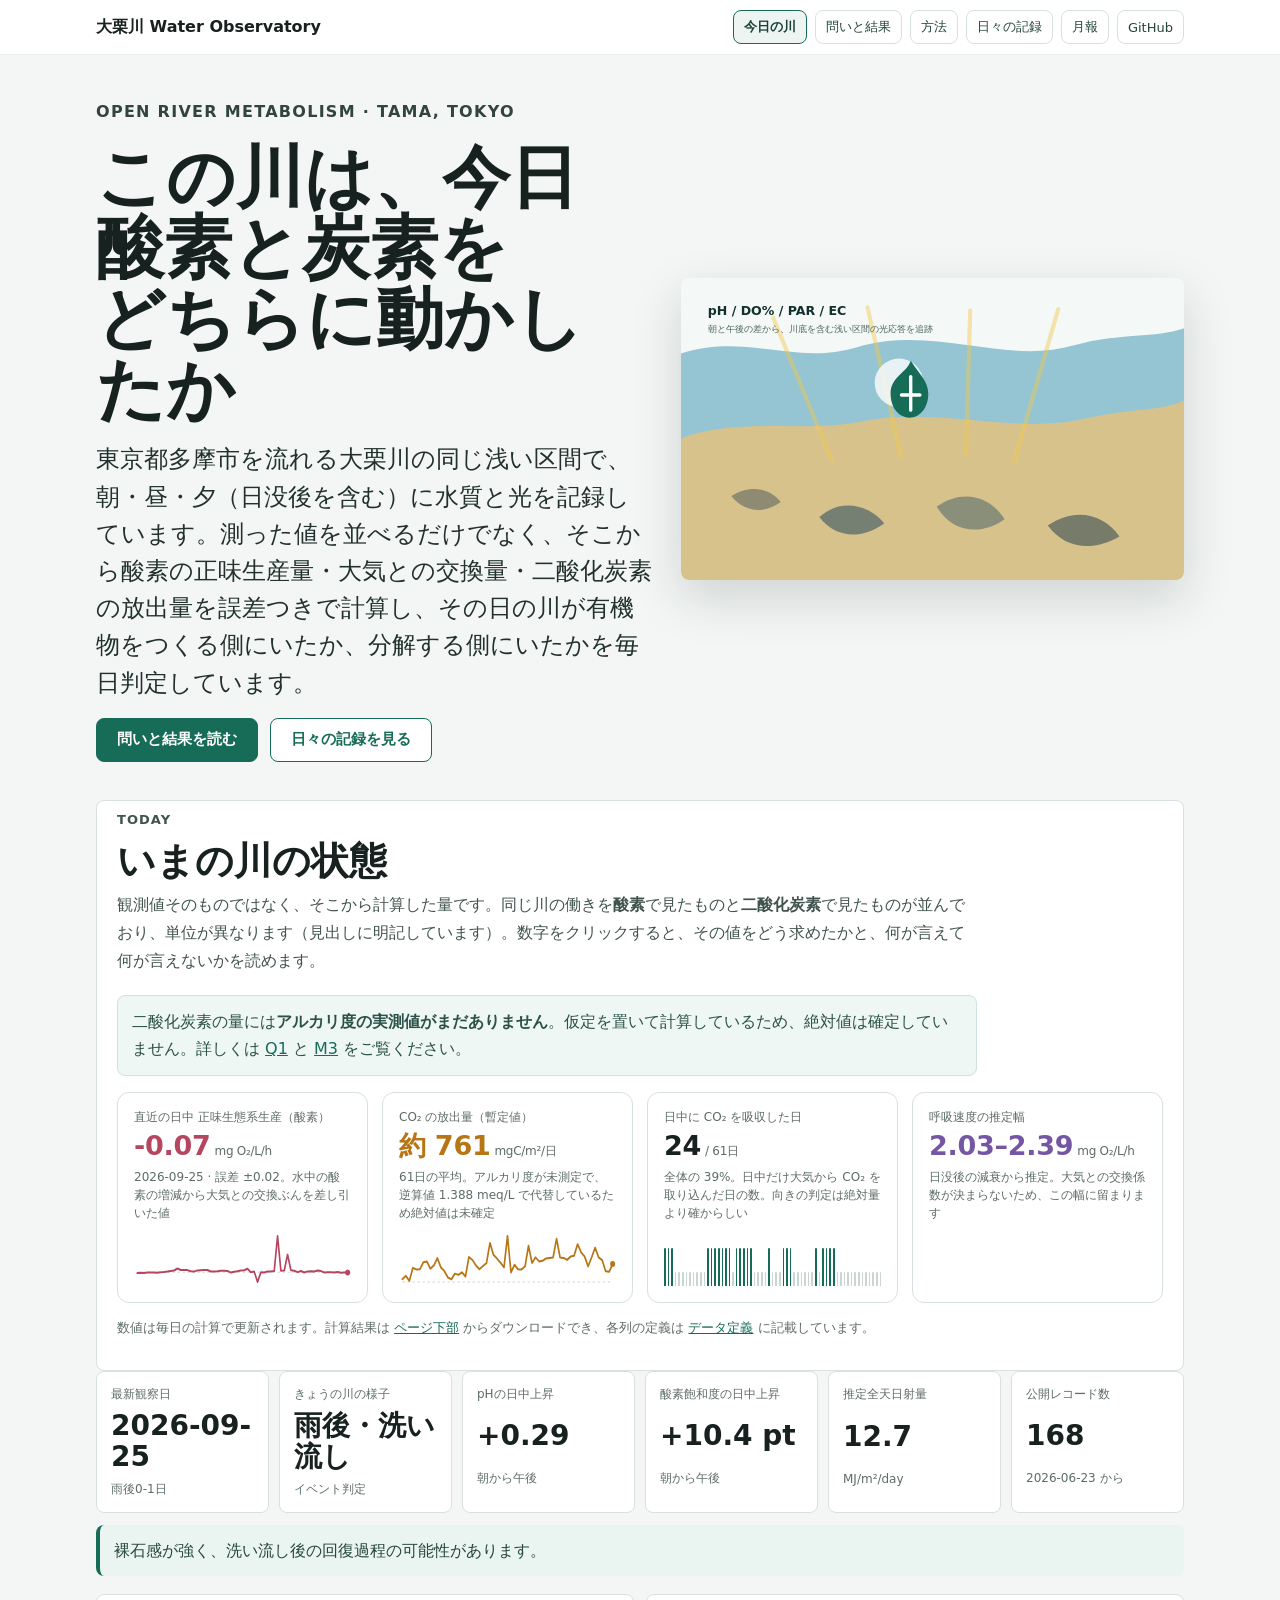
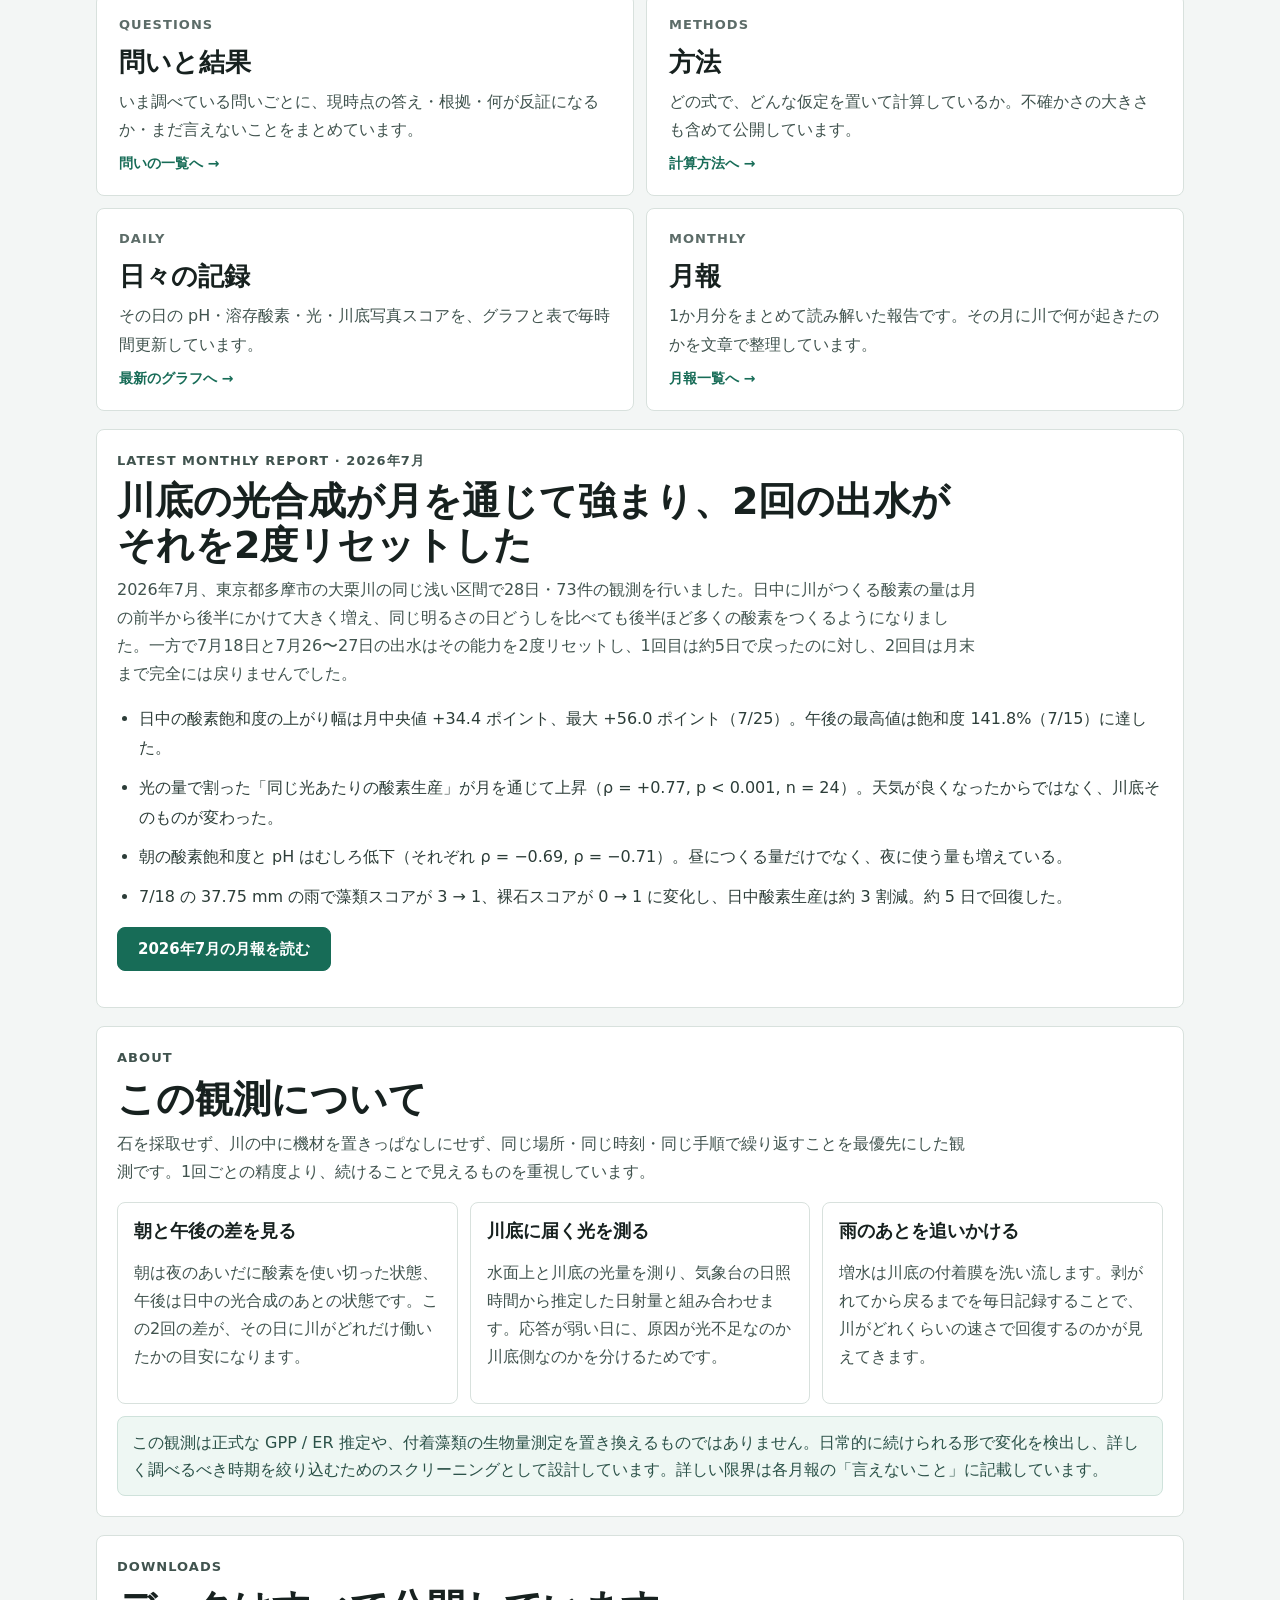
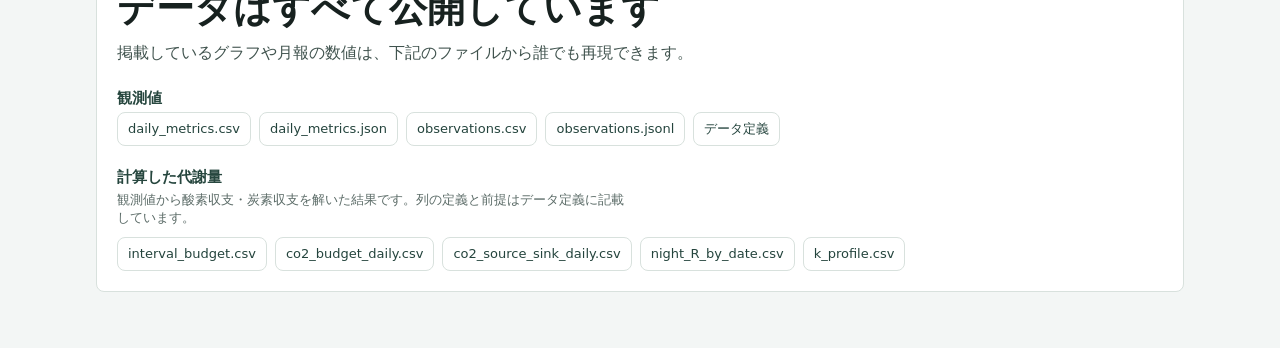
==== commit e4d6cca7: "Publish observation data 2026-09-26" ====
--- a/index.html
+++ b/index.html
@@ -45,7 +45,7 @@
         <p>観測値そのものではなく、そこから計算した量です。同じ川の働きを<strong>酸素</strong>で見たものと<strong>二酸化炭素</strong>で見たものが並んでおり、単位が異なります（見出しに明記しています）。数字をクリックすると、その値をどう求めたかと、何が言えて何が言えないかを読めます。</p>
         <div class="note-box">二酸化炭素の量には<strong>アルカリ度の実測値がまだありません</strong>。仮定を置いて計算しているため、絶対値は確定していません。詳しくは <a href="questions/q1-carbon-source.html">Q1</a> と <a href="methods/m3-alkalinity-pco2.html">M3</a> をご覧ください。</div>
       </div>
-      <div class="metabolism-grid"><a class="metabolism-card" href="questions/q1-carbon-source.html"><span class="metabolism-label">直近の日中 正味生態系生産（酸素）</span><strong class="metabolism-value neg">-0.06<span class="metabolism-unit">mg O₂/L/h</span></strong><small class="metabolism-sub">2026-09-24 · 誤差 ±0.03。水中の酸素の増減から大気との交換ぶんを差し引いた値</small><svg class="metabolism-spark" viewBox="0 0 260 54" preserveAspectRatio="none" role="img" aria-hidden="true"><line x1="4" y1="40.2" x2="256" y2="40.2" stroke="#c8d5d0" stroke-dasharray="3 3" /><path d="M 4.0,41.1 L 8.1,40.8 L 12.1,41.0 L 16.2,40.5 L 20.3,40.5 L 24.3,40.5 L 28.4,40.7 L 32.5,40.3 L 36.5,40.0 L 40.6,39.5 L 44.6,38.9 L 48.7,38.5 L 52.8,36.5 L 56.8,38.0 L 60.9,37.9 L 65.0,38.1 L 69.0,39.2 L 73.1,39.6 L 77.2,38.4 L 81.2,38.2 L 85.3,38.0 L 89.4,38.0 L 93.4,39.5 L 97.5,39.4 L 101.5,39.2 L 105.6,38.7 L 109.7,38.8 L 113.7,38.9 L 117.8,40.6 L 121.9,39.7 L 125.9,39.2 L 130.0,38.6 L 134.1,38.2 L 138.1,36.7 L 142.2,40.2 L 146.3,39.5 L 150.3,50.0 L 154.4,40.3 L 158.5,40.4 L 162.5,39.6 L 166.6,39.6 L 170.6,39.1 L 174.7,4.0 L 178.8,38.7 L 182.8,38.5 L 186.9,22.6 L 191.0,38.2 L 195.0,38.7 L 199.1,40.1 L 203.2,39.0 L 207.2,40.5 L 211.3,39.4 L 215.4,39.2 L 219.4,39.5 L 223.5,38.5 L 227.5,39.1 L 231.6,40.5 L 235.7,40.3 L 239.7,40.3 L 243.8,40.5 L 247.9,40.0 L 251.9,40.8 L 256.0,40.4" fill="none" stroke="#b6465f" stroke-width="2" stroke-linejoin="round" stroke-linecap="round" /><circle cx="256.0" cy="40.4" r="3" fill="#b6465f" /></svg></a><a class="metabolism-card" href="questions/q1-carbon-source.html"><span class="metabolism-label">CO₂ の放出量（暫定値）</span><strong class="metabolism-value amber">約 762<span class="metabolism-unit">mgC/m²/日</span></strong><small class="metabolism-sub">60日の平均。アルカリ度が未測定で、逆算値 1.388 meq/L で代替しているため絶対値は未確定</small><svg class="metabolism-spark" viewBox="0 0 260 54" preserveAspectRatio="none" role="img" aria-hidden="true"><line x1="4" y1="50.0" x2="256" y2="50.0" stroke="#c8d5d0" stroke-dasharray="3 3" /><path d="M 4.0,47.2 L 8.3,43.8 L 12.5,48.9 L 16.8,35.9 L 21.1,37.5 L 25.4,37.2 L 29.6,30.3 L 33.9,29.4 L 38.2,36.7 L 42.4,33.4 L 46.7,26.1 L 51.0,35.5 L 55.3,39.1 L 59.5,45.5 L 63.8,47.4 L 68.1,41.6 L 72.3,42.9 L 76.6,40.3 L 80.9,44.5 L 85.2,25.0 L 89.4,28.0 L 93.7,33.4 L 98.0,37.3 L 102.2,34.0 L 106.5,31.2 L 110.8,10.9 L 115.1,22.8 L 119.3,26.6 L 123.6,30.7 L 127.9,35.4 L 132.1,4.0 L 136.4,40.5 L 140.7,32.7 L 144.9,37.2 L 149.2,37.4 L 153.5,34.5 L 157.8,13.7 L 162.0,31.0 L 166.3,25.4 L 170.6,29.4 L 174.8,28.8 L 179.1,26.4 L 183.4,25.9 L 187.7,25.5 L 191.9,6.8 L 196.2,25.5 L 200.5,25.9 L 204.7,27.9 L 209.0,24.6 L 213.3,23.7 L 217.6,12.2 L 221.8,20.4 L 226.1,24.5 L 230.4,34.4 L 234.6,25.4 L 238.9,15.6 L 243.2,25.4 L 247.5,28.2 L 251.7,39.2 L 256.0,39.8" fill="none" stroke="#b87516" stroke-width="2" stroke-linejoin="round" stroke-linecap="round" /><circle cx="256.0" cy="39.8" r="3" fill="#b87516" /></svg></a><a class="metabolism-card" href="questions/q1-carbon-source.html"><span class="metabolism-label">日中に CO₂ を吸収した日</span><strong class="metabolism-value ">24<span class="metabolism-unit">/ 60日</span></strong><small class="metabolism-sub">全体の 40%。日中だけ大気から CO₂ を取り込んだ日の数。向きの判定は絶対量より確からしい</small><div class="metabolism-bars" aria-hidden="true"><i class="is-sink"></i><i class="is-sink"></i><i class="is-sink"></i><i class=""></i><i class=""></i><i class=""></i><i class=""></i><i class=""></i><i class=""></i><i class=""></i><i class=""></i><i class=""></i><i class="is-sink"></i><i class="is-sink"></i><i class="is-sink"></i><i class="is-sink"></i><i class="is-sink"></i><i class="is-sink"></i><i class="is-sink"></i><i class=""></i><i class="is-sink"></i><i class="is-sink"></i><i class="is-sink"></i><i class="is-sink"></i><i class="is-sink"></i><i class=""></i><i class=""></i><i class=""></i><i class=""></i><i class="is-sink"></i><i class=""></i><i class=""></i><i class=""></i><i class="is-sink"></i><i class="is-sink"></i><i class="is-sink"></i><i class=""></i><i class=""></i><i class=""></i><i class=""></i><i class=""></i><i class=""></i><i class="is-sink"></i><i class=""></i><i class="is-sink"></i><i class="is-sink"></i><i class="is-sink"></i><i class="is-sink"></i><i class=""></i><i class=""></i><i class=""></i><i class=""></i><i class=""></i><i class=""></i><i class=""></i><i class=""></i><i class=""></i><i class=""></i><i class=""></i><i class=""></i></div></a><a class="metabolism-card" href="questions/q2-reaeration.html"><span class="metabolism-label">呼吸速度の推定幅</span><strong class="metabolism-value violet">2.03–2.39<span class="metabolism-unit">mg O₂/L/h</span></strong><small class="metabolism-sub">日没後の減衰から推定。大気との交換係数が決まらないため、この幅に留まります</small></a></div>
+      <div class="metabolism-grid"><a class="metabolism-card" href="questions/q1-carbon-source.html"><span class="metabolism-label">直近の日中 正味生態系生産（酸素）</span><strong class="metabolism-value neg">-0.07<span class="metabolism-unit">mg O₂/L/h</span></strong><small class="metabolism-sub">2026-09-25 · 誤差 ±0.02。水中の酸素の増減から大気との交換ぶんを差し引いた値</small><svg class="metabolism-spark" viewBox="0 0 260 54" preserveAspectRatio="none" role="img" aria-hidden="true"><line x1="4" y1="40.2" x2="256" y2="40.2" stroke="#c8d5d0" stroke-dasharray="3 3" /><path d="M 4.0,41.1 L 8.0,40.8 L 12.0,41.0 L 16.0,40.5 L 20.0,40.5 L 24.0,40.5 L 28.0,40.7 L 32.0,40.3 L 36.0,40.0 L 40.0,39.5 L 44.0,38.9 L 48.0,38.5 L 52.0,36.5 L 56.0,38.0 L 60.0,37.9 L 64.0,38.1 L 68.0,39.2 L 72.0,39.6 L 76.0,38.4 L 80.0,38.2 L 84.0,38.0 L 88.0,38.0 L 92.0,39.5 L 96.0,39.4 L 100.0,39.2 L 104.0,38.7 L 108.0,38.8 L 112.0,38.9 L 116.0,40.6 L 120.0,39.7 L 124.0,39.2 L 128.0,38.6 L 132.0,38.2 L 136.0,36.7 L 140.0,40.2 L 144.0,39.5 L 148.0,50.0 L 152.0,40.3 L 156.0,40.4 L 160.0,39.6 L 164.0,39.6 L 168.0,39.1 L 172.0,4.0 L 176.0,38.7 L 180.0,38.5 L 184.0,22.6 L 188.0,38.2 L 192.0,38.7 L 196.0,40.1 L 200.0,39.0 L 204.0,40.5 L 208.0,39.4 L 212.0,39.2 L 216.0,39.5 L 220.0,38.5 L 224.0,39.1 L 228.0,40.5 L 232.0,40.3 L 236.0,40.3 L 240.0,40.5 L 244.0,40.0 L 248.0,40.8 L 252.0,40.4 L 256.0,40.4" fill="none" stroke="#b6465f" stroke-width="2" stroke-linejoin="round" stroke-linecap="round" /><circle cx="256.0" cy="40.4" r="3" fill="#b6465f" /></svg></a><a class="metabolism-card" href="questions/q1-carbon-source.html"><span class="metabolism-label">CO₂ の放出量（暫定値）</span><strong class="metabolism-value amber">約 761<span class="metabolism-unit">mgC/m²/日</span></strong><small class="metabolism-sub">61日の平均。アルカリ度が未測定で、逆算値 1.388 meq/L で代替しているため絶対値は未確定</small><svg class="metabolism-spark" viewBox="0 0 260 54" preserveAspectRatio="none" role="img" aria-hidden="true"><line x1="4" y1="50.0" x2="256" y2="50.0" stroke="#c8d5d0" stroke-dasharray="3 3" /><path d="M 4.0,47.2 L 8.2,43.8 L 12.4,48.9 L 16.6,35.9 L 20.8,37.5 L 25.0,37.2 L 29.2,30.3 L 33.4,29.4 L 37.6,36.7 L 41.8,33.4 L 46.0,26.1 L 50.2,35.5 L 54.4,39.1 L 58.6,45.5 L 62.8,47.4 L 67.0,41.6 L 71.2,42.9 L 75.4,40.3 L 79.6,44.5 L 83.8,25.0 L 88.0,28.0 L 92.2,33.4 L 96.4,37.3 L 100.6,34.0 L 104.8,31.2 L 109.0,10.9 L 113.2,22.8 L 117.4,26.6 L 121.6,30.7 L 125.8,35.4 L 130.0,4.0 L 134.2,40.5 L 138.4,32.7 L 142.6,37.2 L 146.8,37.4 L 151.0,34.5 L 155.2,13.7 L 159.4,31.0 L 163.6,25.4 L 167.8,29.4 L 172.0,28.8 L 176.2,26.4 L 180.4,25.9 L 184.6,25.5 L 188.8,6.8 L 193.0,25.5 L 197.2,25.9 L 201.4,27.9 L 205.6,24.6 L 209.8,23.7 L 214.0,12.2 L 218.2,20.4 L 222.4,24.5 L 226.6,34.4 L 230.8,25.4 L 235.0,15.6 L 239.2,25.4 L 243.4,28.2 L 247.6,39.2 L 251.8,39.8 L 256.0,32.1" fill="none" stroke="#b87516" stroke-width="2" stroke-linejoin="round" stroke-linecap="round" /><circle cx="256.0" cy="32.1" r="3" fill="#b87516" /></svg></a><a class="metabolism-card" href="questions/q1-carbon-source.html"><span class="metabolism-label">日中に CO₂ を吸収した日</span><strong class="metabolism-value ">24<span class="metabolism-unit">/ 61日</span></strong><small class="metabolism-sub">全体の 39%。日中だけ大気から CO₂ を取り込んだ日の数。向きの判定は絶対量より確からしい</small><div class="metabolism-bars" aria-hidden="true"><i class="is-sink"></i><i class="is-sink"></i><i class="is-sink"></i><i class=""></i><i class=""></i><i class=""></i><i class=""></i><i class=""></i><i class=""></i><i class=""></i><i class=""></i><i class=""></i><i class="is-sink"></i><i class="is-sink"></i><i class="is-sink"></i><i class="is-sink"></i><i class="is-sink"></i><i class="is-sink"></i><i class="is-sink"></i><i class=""></i><i class="is-sink"></i><i class="is-sink"></i><i class="is-sink"></i><i class="is-sink"></i><i class="is-sink"></i><i class=""></i><i class=""></i><i class=""></i><i class=""></i><i class="is-sink"></i><i class=""></i><i class=""></i><i class=""></i><i class="is-sink"></i><i class="is-sink"></i><i class="is-sink"></i><i class=""></i><i class=""></i><i class=""></i><i class=""></i><i class=""></i><i class=""></i><i class="is-sink"></i><i class=""></i><i class="is-sink"></i><i class="is-sink"></i><i class="is-sink"></i><i class="is-sink"></i><i class=""></i><i class=""></i><i class=""></i><i class=""></i><i class=""></i><i class=""></i><i class=""></i><i class=""></i><i class=""></i><i class=""></i><i class=""></i><i class=""></i><i class=""></i></div></a><a class="metabolism-card" href="questions/q2-reaeration.html"><span class="metabolism-label">呼吸速度の推定幅</span><strong class="metabolism-value violet">2.03–2.39<span class="metabolism-unit">mg O₂/L/h</span></strong><small class="metabolism-sub">日没後の減衰から推定。大気との交換係数が決まらないため、この幅に留まります</small></a></div>
       <p class="metabolism-note">数値は毎日の計算で更新されます。計算結果は <a href="#downloads">ページ下部</a> からダウンロードでき、各列の定義は <a href="data/data-dictionary.md">データ定義</a> に記載しています。</p>
     </section>
 
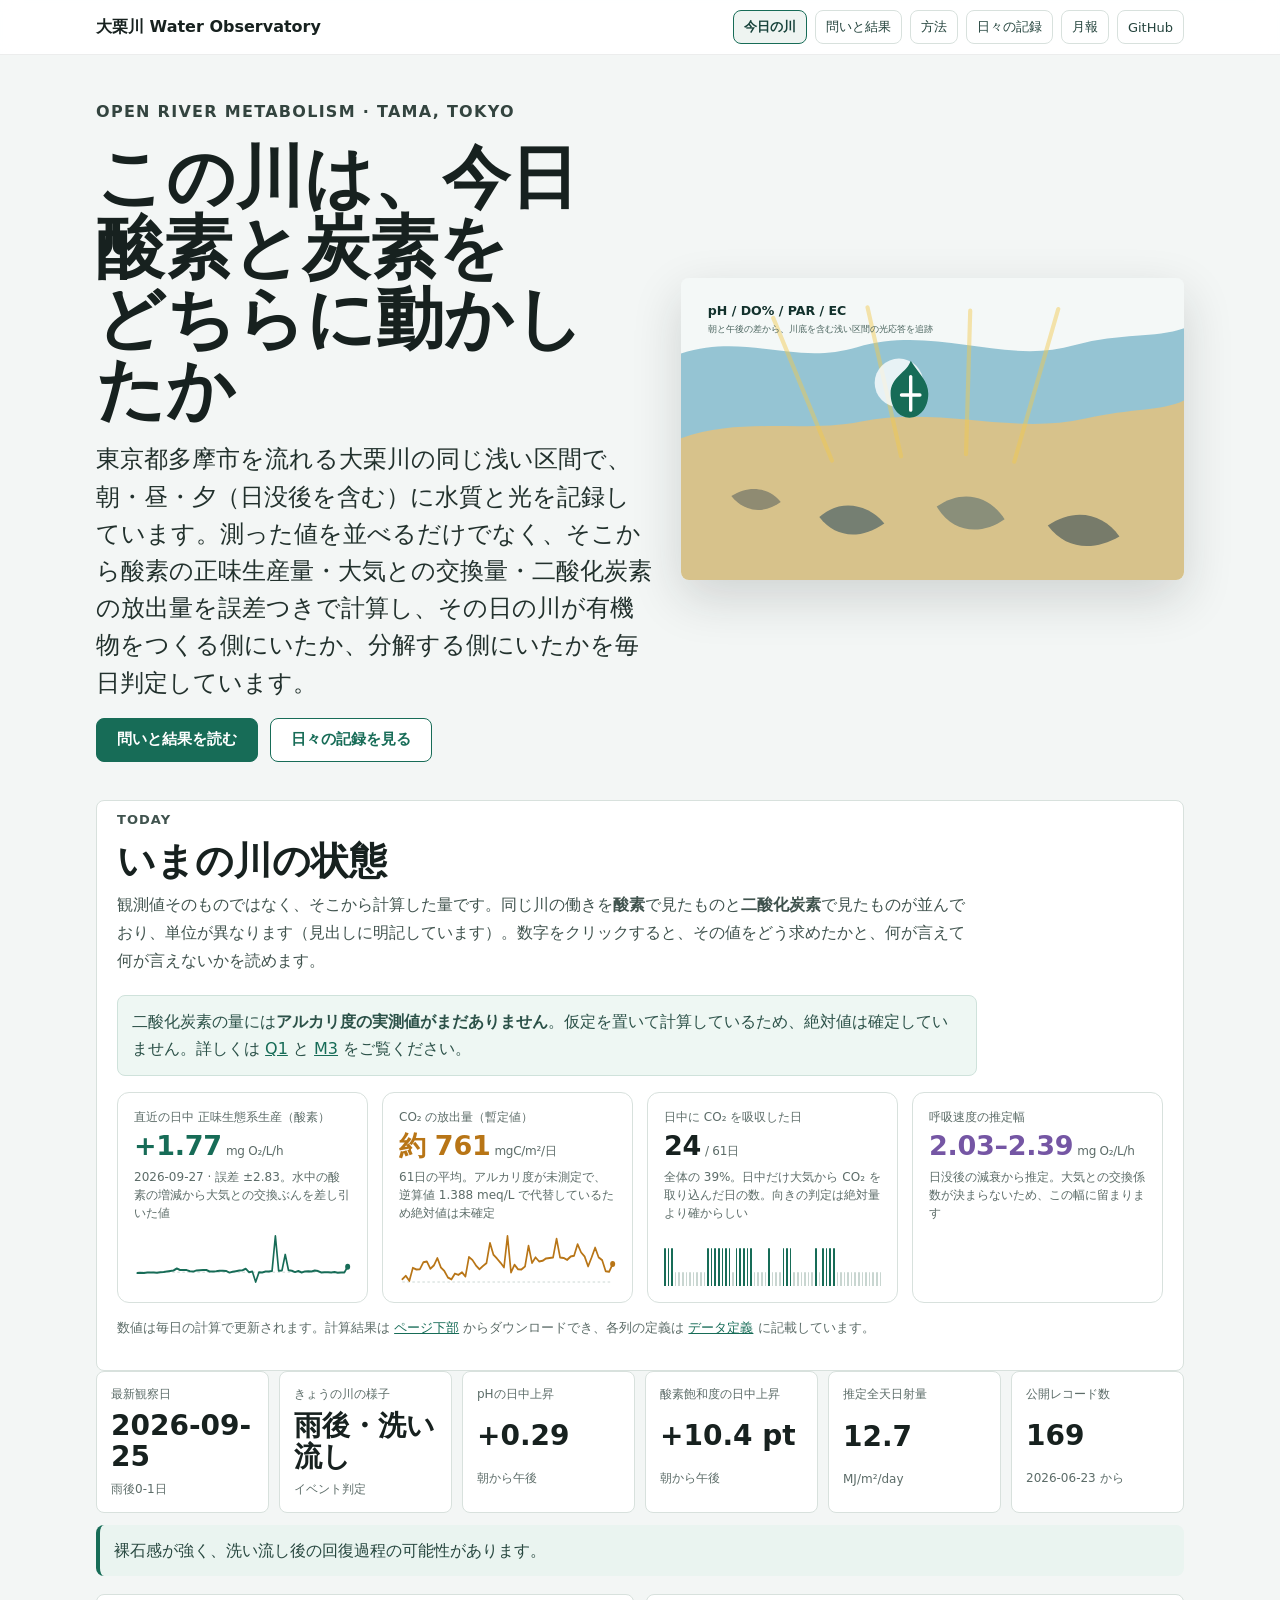
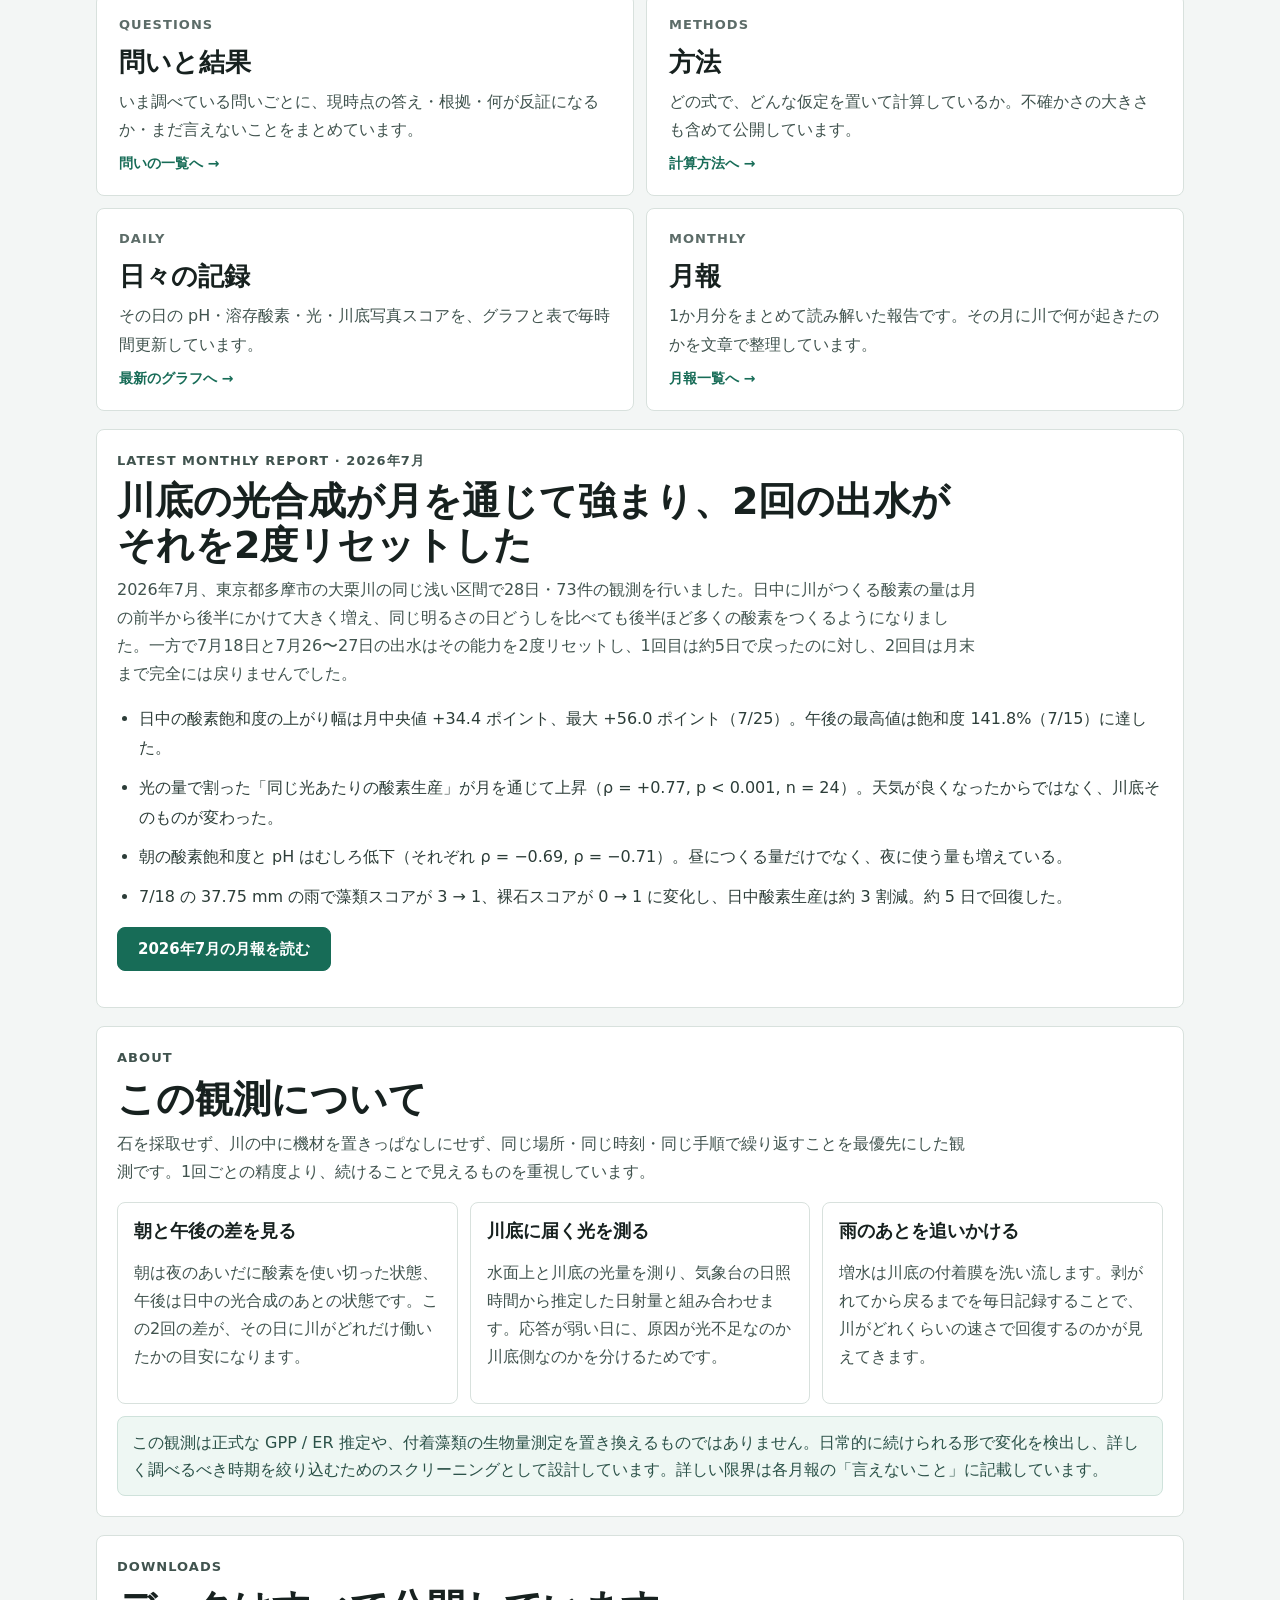
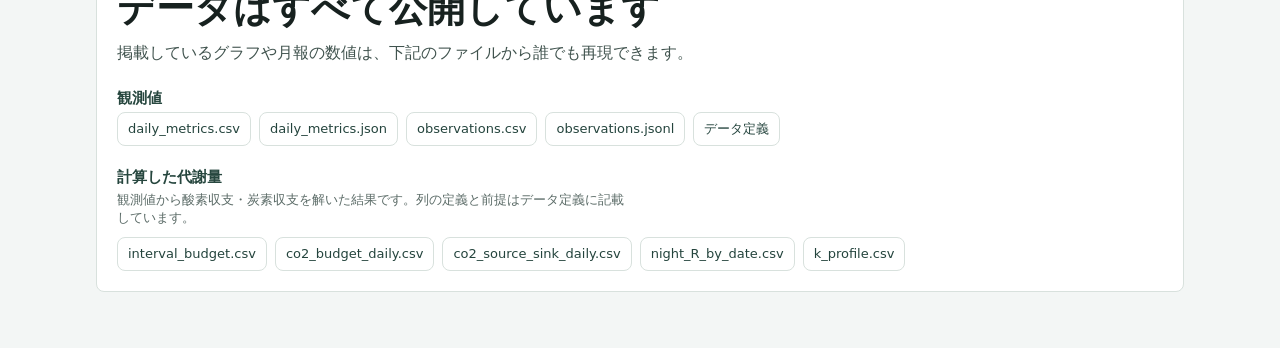
==== commit 796bbd7c: "Publish observation data 2026-09-28" ====
--- a/index.html
+++ b/index.html
@@ -45,7 +45,7 @@
         <p>観測値そのものではなく、そこから計算した量です。同じ川の働きを<strong>酸素</strong>で見たものと<strong>二酸化炭素</strong>で見たものが並んでおり、単位が異なります（見出しに明記しています）。数字をクリックすると、その値をどう求めたかと、何が言えて何が言えないかを読めます。</p>
         <div class="note-box">二酸化炭素の量には<strong>アルカリ度の実測値がまだありません</strong>。仮定を置いて計算しているため、絶対値は確定していません。詳しくは <a href="questions/q1-carbon-source.html">Q1</a> と <a href="methods/m3-alkalinity-pco2.html">M3</a> をご覧ください。</div>
       </div>
-      <div class="metabolism-grid"><a class="metabolism-card" href="questions/q1-carbon-source.html"><span class="metabolism-label">直近の日中 正味生態系生産（酸素）</span><strong class="metabolism-value neg">-0.07<span class="metabolism-unit">mg O₂/L/h</span></strong><small class="metabolism-sub">2026-09-25 · 誤差 ±0.02。水中の酸素の増減から大気との交換ぶんを差し引いた値</small><svg class="metabolism-spark" viewBox="0 0 260 54" preserveAspectRatio="none" role="img" aria-hidden="true"><line x1="4" y1="40.2" x2="256" y2="40.2" stroke="#c8d5d0" stroke-dasharray="3 3" /><path d="M 4.0,41.1 L 8.0,40.8 L 12.0,41.0 L 16.0,40.5 L 20.0,40.5 L 24.0,40.5 L 28.0,40.7 L 32.0,40.3 L 36.0,40.0 L 40.0,39.5 L 44.0,38.9 L 48.0,38.5 L 52.0,36.5 L 56.0,38.0 L 60.0,37.9 L 64.0,38.1 L 68.0,39.2 L 72.0,39.6 L 76.0,38.4 L 80.0,38.2 L 84.0,38.0 L 88.0,38.0 L 92.0,39.5 L 96.0,39.4 L 100.0,39.2 L 104.0,38.7 L 108.0,38.8 L 112.0,38.9 L 116.0,40.6 L 120.0,39.7 L 124.0,39.2 L 128.0,38.6 L 132.0,38.2 L 136.0,36.7 L 140.0,40.2 L 144.0,39.5 L 148.0,50.0 L 152.0,40.3 L 156.0,40.4 L 160.0,39.6 L 164.0,39.6 L 168.0,39.1 L 172.0,4.0 L 176.0,38.7 L 180.0,38.5 L 184.0,22.6 L 188.0,38.2 L 192.0,38.7 L 196.0,40.1 L 200.0,39.0 L 204.0,40.5 L 208.0,39.4 L 212.0,39.2 L 216.0,39.5 L 220.0,38.5 L 224.0,39.1 L 228.0,40.5 L 232.0,40.3 L 236.0,40.3 L 240.0,40.5 L 244.0,40.0 L 248.0,40.8 L 252.0,40.4 L 256.0,40.4" fill="none" stroke="#b6465f" stroke-width="2" stroke-linejoin="round" stroke-linecap="round" /><circle cx="256.0" cy="40.4" r="3" fill="#b6465f" /></svg></a><a class="metabolism-card" href="questions/q1-carbon-source.html"><span class="metabolism-label">CO₂ の放出量（暫定値）</span><strong class="metabolism-value amber">約 761<span class="metabolism-unit">mgC/m²/日</span></strong><small class="metabolism-sub">61日の平均。アルカリ度が未測定で、逆算値 1.388 meq/L で代替しているため絶対値は未確定</small><svg class="metabolism-spark" viewBox="0 0 260 54" preserveAspectRatio="none" role="img" aria-hidden="true"><line x1="4" y1="50.0" x2="256" y2="50.0" stroke="#c8d5d0" stroke-dasharray="3 3" /><path d="M 4.0,47.2 L 8.2,43.8 L 12.4,48.9 L 16.6,35.9 L 20.8,37.5 L 25.0,37.2 L 29.2,30.3 L 33.4,29.4 L 37.6,36.7 L 41.8,33.4 L 46.0,26.1 L 50.2,35.5 L 54.4,39.1 L 58.6,45.5 L 62.8,47.4 L 67.0,41.6 L 71.2,42.9 L 75.4,40.3 L 79.6,44.5 L 83.8,25.0 L 88.0,28.0 L 92.2,33.4 L 96.4,37.3 L 100.6,34.0 L 104.8,31.2 L 109.0,10.9 L 113.2,22.8 L 117.4,26.6 L 121.6,30.7 L 125.8,35.4 L 130.0,4.0 L 134.2,40.5 L 138.4,32.7 L 142.6,37.2 L 146.8,37.4 L 151.0,34.5 L 155.2,13.7 L 159.4,31.0 L 163.6,25.4 L 167.8,29.4 L 172.0,28.8 L 176.2,26.4 L 180.4,25.9 L 184.6,25.5 L 188.8,6.8 L 193.0,25.5 L 197.2,25.9 L 201.4,27.9 L 205.6,24.6 L 209.8,23.7 L 214.0,12.2 L 218.2,20.4 L 222.4,24.5 L 226.6,34.4 L 230.8,25.4 L 235.0,15.6 L 239.2,25.4 L 243.4,28.2 L 247.6,39.2 L 251.8,39.8 L 256.0,32.1" fill="none" stroke="#b87516" stroke-width="2" stroke-linejoin="round" stroke-linecap="round" /><circle cx="256.0" cy="32.1" r="3" fill="#b87516" /></svg></a><a class="metabolism-card" href="questions/q1-carbon-source.html"><span class="metabolism-label">日中に CO₂ を吸収した日</span><strong class="metabolism-value ">24<span class="metabolism-unit">/ 61日</span></strong><small class="metabolism-sub">全体の 39%。日中だけ大気から CO₂ を取り込んだ日の数。向きの判定は絶対量より確からしい</small><div class="metabolism-bars" aria-hidden="true"><i class="is-sink"></i><i class="is-sink"></i><i class="is-sink"></i><i class=""></i><i class=""></i><i class=""></i><i class=""></i><i class=""></i><i class=""></i><i class=""></i><i class=""></i><i class=""></i><i class="is-sink"></i><i class="is-sink"></i><i class="is-sink"></i><i class="is-sink"></i><i class="is-sink"></i><i class="is-sink"></i><i class="is-sink"></i><i class=""></i><i class="is-sink"></i><i class="is-sink"></i><i class="is-sink"></i><i class="is-sink"></i><i class="is-sink"></i><i class=""></i><i class=""></i><i class=""></i><i class=""></i><i class="is-sink"></i><i class=""></i><i class=""></i><i class=""></i><i class="is-sink"></i><i class="is-sink"></i><i class="is-sink"></i><i class=""></i><i class=""></i><i class=""></i><i class=""></i><i class=""></i><i class=""></i><i class="is-sink"></i><i class=""></i><i class="is-sink"></i><i class="is-sink"></i><i class="is-sink"></i><i class="is-sink"></i><i class=""></i><i class=""></i><i class=""></i><i class=""></i><i class=""></i><i class=""></i><i class=""></i><i class=""></i><i class=""></i><i class=""></i><i class=""></i><i class=""></i><i class=""></i></div></a><a class="metabolism-card" href="questions/q2-reaeration.html"><span class="metabolism-label">呼吸速度の推定幅</span><strong class="metabolism-value violet">2.03–2.39<span class="metabolism-unit">mg O₂/L/h</span></strong><small class="metabolism-sub">日没後の減衰から推定。大気との交換係数が決まらないため、この幅に留まります</small></a></div>
+      <div class="metabolism-grid"><a class="metabolism-card" href="questions/q1-carbon-source.html"><span class="metabolism-label">直近の日中 正味生態系生産（酸素）</span><strong class="metabolism-value pos">+1.77<span class="metabolism-unit">mg O₂/L/h</span></strong><small class="metabolism-sub">2026-09-27 · 誤差 ±2.83。水中の酸素の増減から大気との交換ぶんを差し引いた値</small><svg class="metabolism-spark" viewBox="0 0 260 54" preserveAspectRatio="none" role="img" aria-hidden="true"><line x1="4" y1="40.2" x2="256" y2="40.2" stroke="#c8d5d0" stroke-dasharray="3 3" /><path d="M 4.0,41.1 L 7.9,40.8 L 11.9,41.0 L 15.8,40.5 L 19.8,40.5 L 23.7,40.5 L 27.6,40.7 L 31.6,40.3 L 35.5,40.0 L 39.4,39.5 L 43.4,38.9 L 47.3,38.5 L 51.3,36.5 L 55.2,38.0 L 59.1,37.9 L 63.1,38.1 L 67.0,39.2 L 70.9,39.6 L 74.9,38.4 L 78.8,38.2 L 82.8,38.0 L 86.7,38.0 L 90.6,39.5 L 94.6,39.4 L 98.5,39.2 L 102.4,38.7 L 106.4,38.8 L 110.3,38.9 L 114.3,40.6 L 118.2,39.7 L 122.1,39.2 L 126.1,38.6 L 130.0,38.2 L 133.9,36.7 L 137.9,40.2 L 141.8,39.5 L 145.8,50.0 L 149.7,40.3 L 153.6,40.4 L 157.6,39.6 L 161.5,39.6 L 165.4,39.1 L 169.4,4.0 L 173.3,38.7 L 177.3,38.5 L 181.2,22.6 L 185.1,38.2 L 189.1,38.7 L 193.0,40.1 L 196.9,39.0 L 200.9,40.5 L 204.8,39.4 L 208.8,39.2 L 212.7,39.5 L 216.6,38.5 L 220.6,39.1 L 224.5,40.5 L 228.4,40.3 L 232.4,40.3 L 236.3,40.5 L 240.3,40.0 L 244.2,40.8 L 248.1,40.4 L 252.1,40.4 L 256.0,34.8" fill="none" stroke="#176c57" stroke-width="2" stroke-linejoin="round" stroke-linecap="round" /><circle cx="256.0" cy="34.8" r="3" fill="#176c57" /></svg></a><a class="metabolism-card" href="questions/q1-carbon-source.html"><span class="metabolism-label">CO₂ の放出量（暫定値）</span><strong class="metabolism-value amber">約 761<span class="metabolism-unit">mgC/m²/日</span></strong><small class="metabolism-sub">61日の平均。アルカリ度が未測定で、逆算値 1.388 meq/L で代替しているため絶対値は未確定</small><svg class="metabolism-spark" viewBox="0 0 260 54" preserveAspectRatio="none" role="img" aria-hidden="true"><line x1="4" y1="50.0" x2="256" y2="50.0" stroke="#c8d5d0" stroke-dasharray="3 3" /><path d="M 4.0,47.2 L 8.2,43.8 L 12.4,48.9 L 16.6,35.9 L 20.8,37.5 L 25.0,37.2 L 29.2,30.3 L 33.4,29.4 L 37.6,36.7 L 41.8,33.4 L 46.0,26.1 L 50.2,35.5 L 54.4,39.1 L 58.6,45.5 L 62.8,47.4 L 67.0,41.6 L 71.2,42.9 L 75.4,40.3 L 79.6,44.5 L 83.8,25.0 L 88.0,28.0 L 92.2,33.4 L 96.4,37.3 L 100.6,34.0 L 104.8,31.2 L 109.0,10.9 L 113.2,22.8 L 117.4,26.6 L 121.6,30.7 L 125.8,35.4 L 130.0,4.0 L 134.2,40.5 L 138.4,32.7 L 142.6,37.2 L 146.8,37.4 L 151.0,34.5 L 155.2,13.7 L 159.4,31.0 L 163.6,25.4 L 167.8,29.4 L 172.0,28.8 L 176.2,26.4 L 180.4,25.9 L 184.6,25.5 L 188.8,6.8 L 193.0,25.5 L 197.2,25.9 L 201.4,27.9 L 205.6,24.6 L 209.8,23.7 L 214.0,12.2 L 218.2,20.4 L 222.4,24.5 L 226.6,34.4 L 230.8,25.4 L 235.0,15.6 L 239.2,25.4 L 243.4,28.2 L 247.6,39.2 L 251.8,39.8 L 256.0,32.1" fill="none" stroke="#b87516" stroke-width="2" stroke-linejoin="round" stroke-linecap="round" /><circle cx="256.0" cy="32.1" r="3" fill="#b87516" /></svg></a><a class="metabolism-card" href="questions/q1-carbon-source.html"><span class="metabolism-label">日中に CO₂ を吸収した日</span><strong class="metabolism-value ">24<span class="metabolism-unit">/ 61日</span></strong><small class="metabolism-sub">全体の 39%。日中だけ大気から CO₂ を取り込んだ日の数。向きの判定は絶対量より確からしい</small><div class="metabolism-bars" aria-hidden="true"><i class="is-sink"></i><i class="is-sink"></i><i class="is-sink"></i><i class=""></i><i class=""></i><i class=""></i><i class=""></i><i class=""></i><i class=""></i><i class=""></i><i class=""></i><i class=""></i><i class="is-sink"></i><i class="is-sink"></i><i class="is-sink"></i><i class="is-sink"></i><i class="is-sink"></i><i class="is-sink"></i><i class="is-sink"></i><i class=""></i><i class="is-sink"></i><i class="is-sink"></i><i class="is-sink"></i><i class="is-sink"></i><i class="is-sink"></i><i class=""></i><i class=""></i><i class=""></i><i class=""></i><i class="is-sink"></i><i class=""></i><i class=""></i><i class=""></i><i class="is-sink"></i><i class="is-sink"></i><i class="is-sink"></i><i class=""></i><i class=""></i><i class=""></i><i class=""></i><i class=""></i><i class=""></i><i class="is-sink"></i><i class=""></i><i class="is-sink"></i><i class="is-sink"></i><i class="is-sink"></i><i class="is-sink"></i><i class=""></i><i class=""></i><i class=""></i><i class=""></i><i class=""></i><i class=""></i><i class=""></i><i class=""></i><i class=""></i><i class=""></i><i class=""></i><i class=""></i><i class=""></i></div></a><a class="metabolism-card" href="questions/q2-reaeration.html"><span class="metabolism-label">呼吸速度の推定幅</span><strong class="metabolism-value violet">2.03–2.39<span class="metabolism-unit">mg O₂/L/h</span></strong><small class="metabolism-sub">日没後の減衰から推定。大気との交換係数が決まらないため、この幅に留まります</small></a></div>
       <p class="metabolism-note">数値は毎日の計算で更新されます。計算結果は <a href="#downloads">ページ下部</a> からダウンロードでき、各列の定義は <a href="data/data-dictionary.md">データ定義</a> に記載しています。</p>
     </section>
 
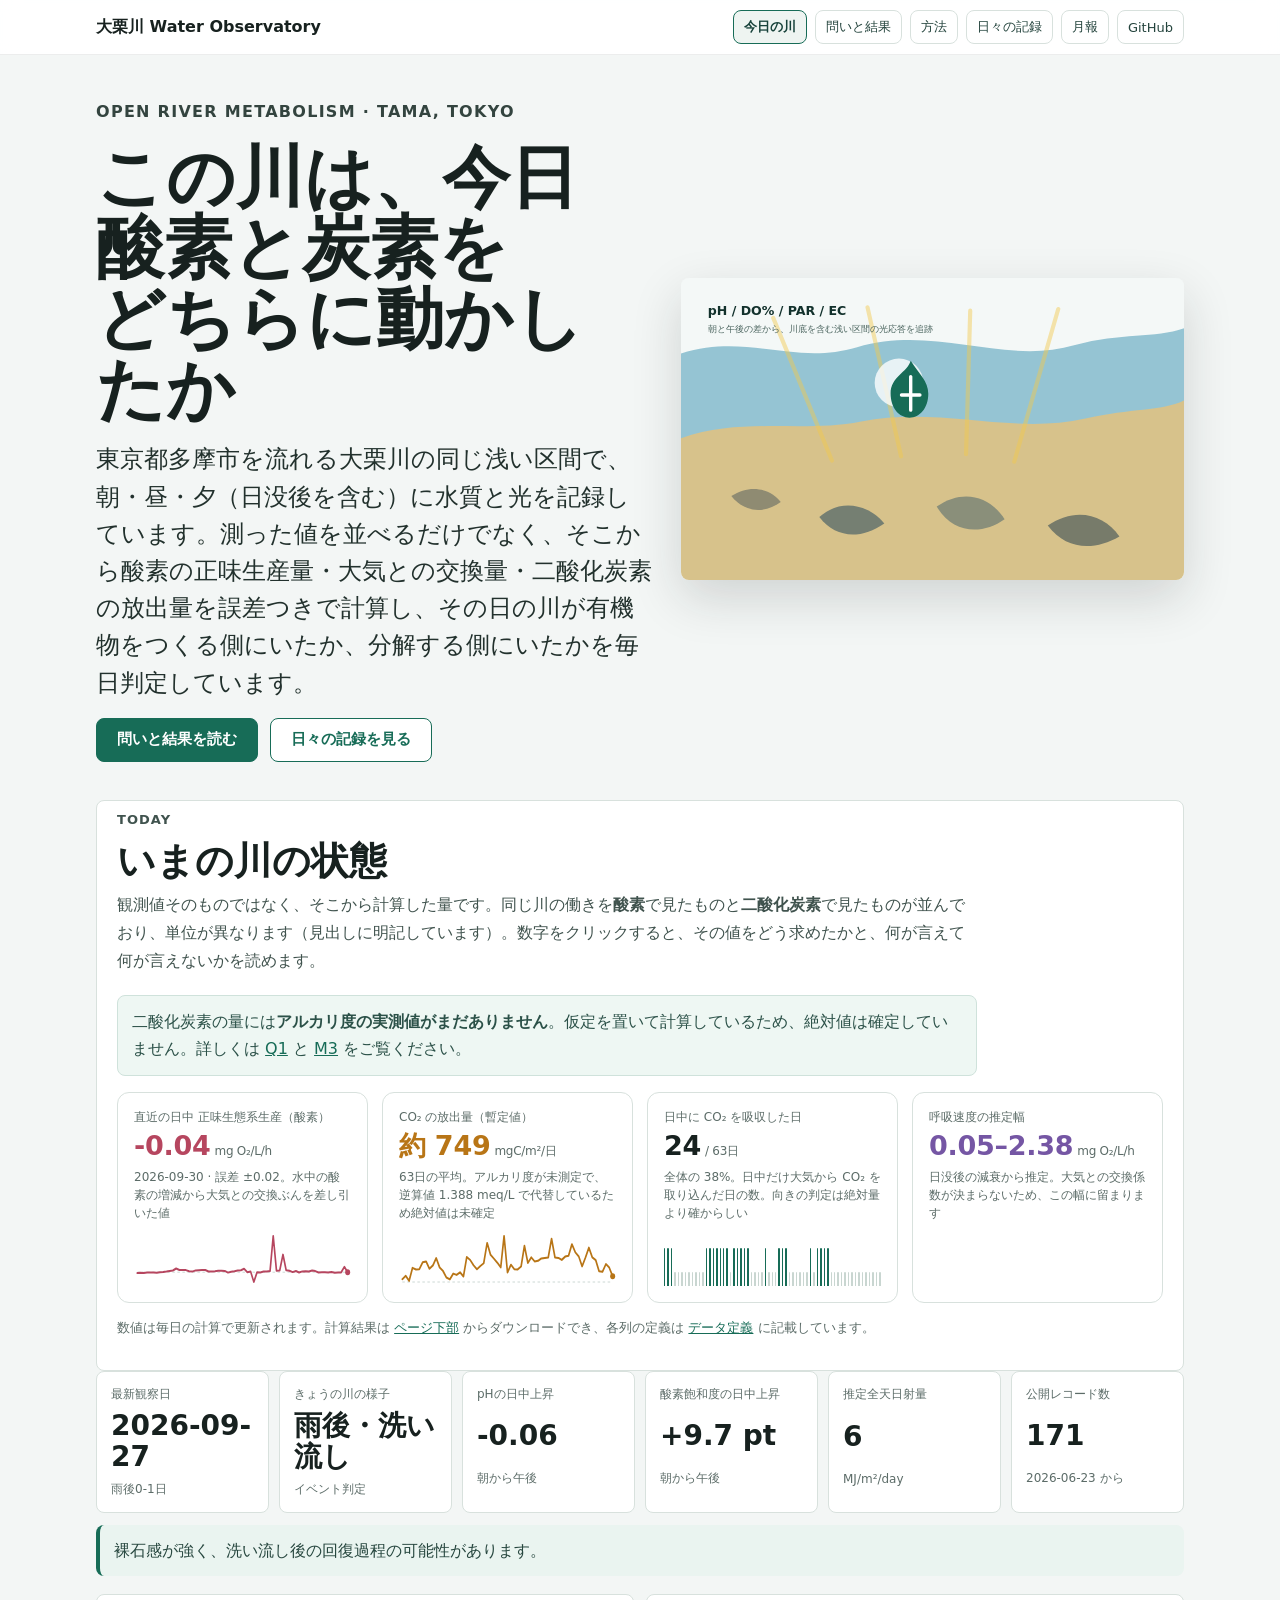
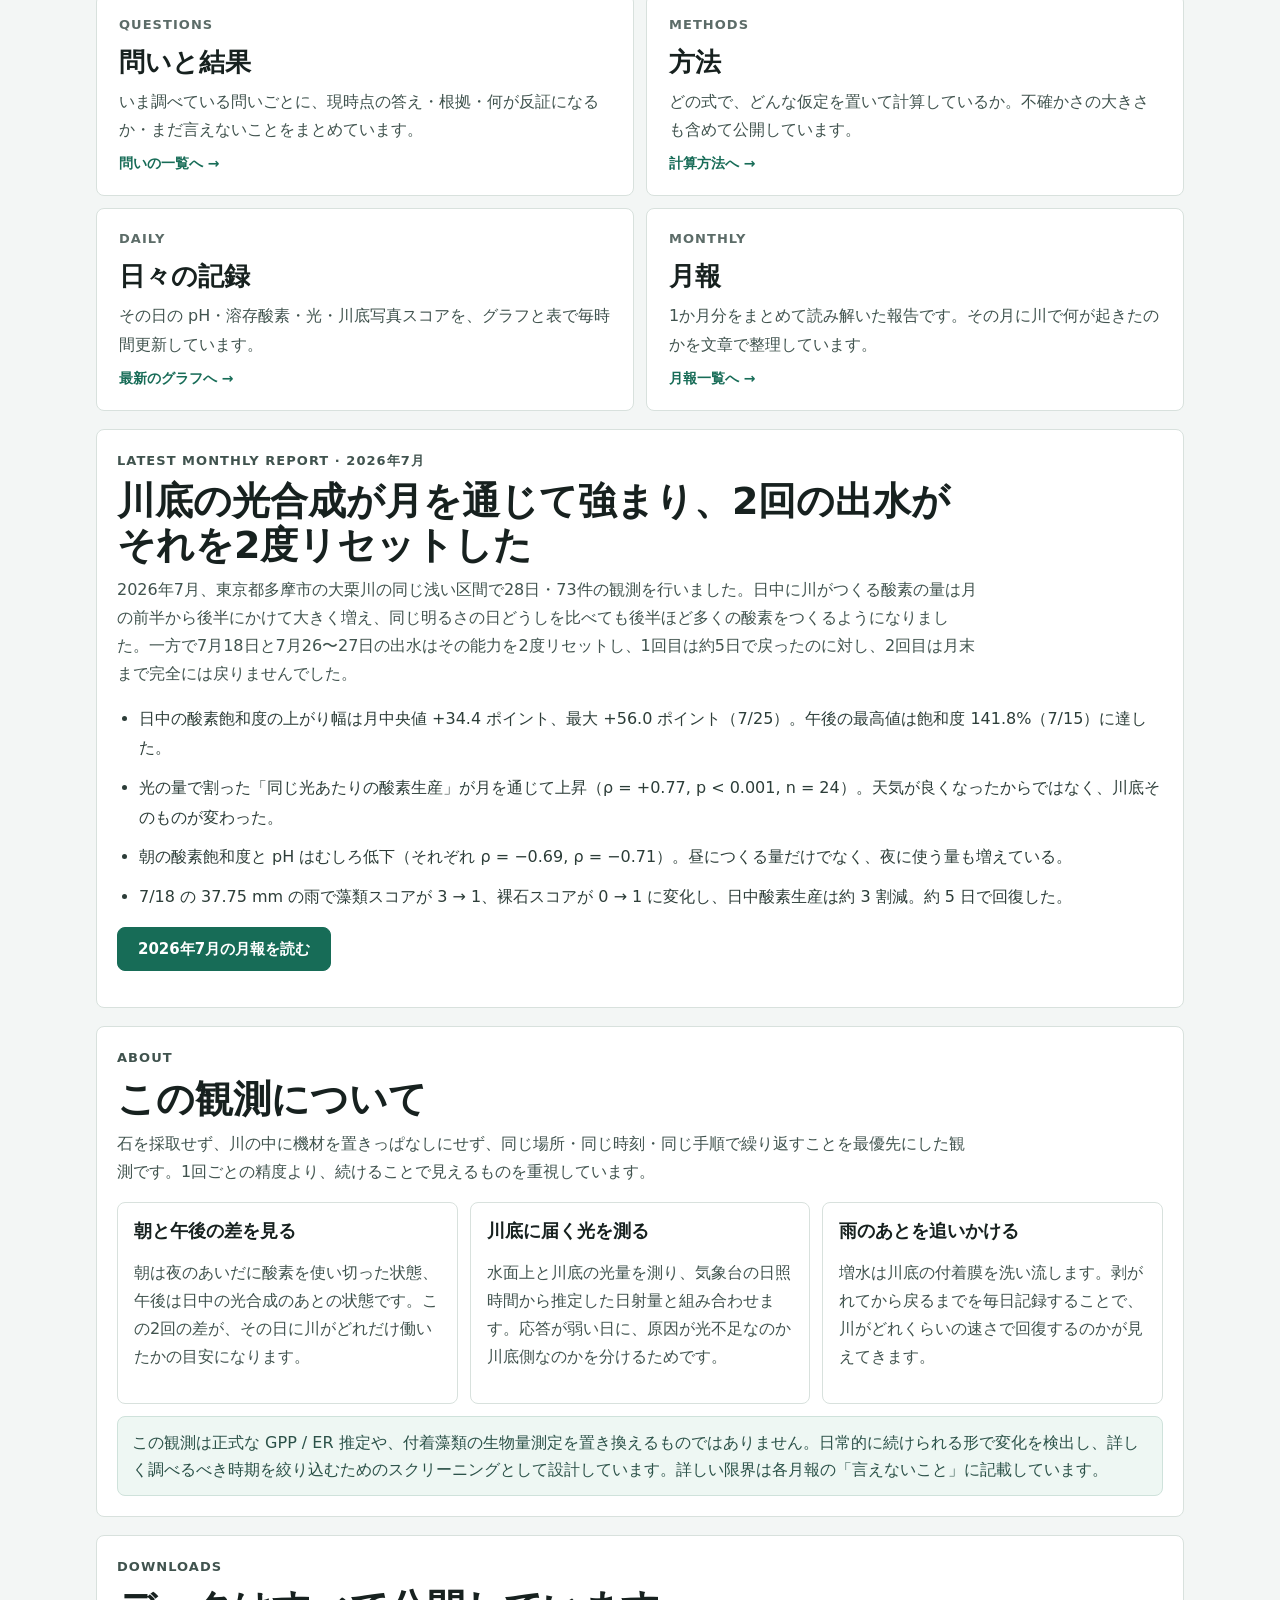
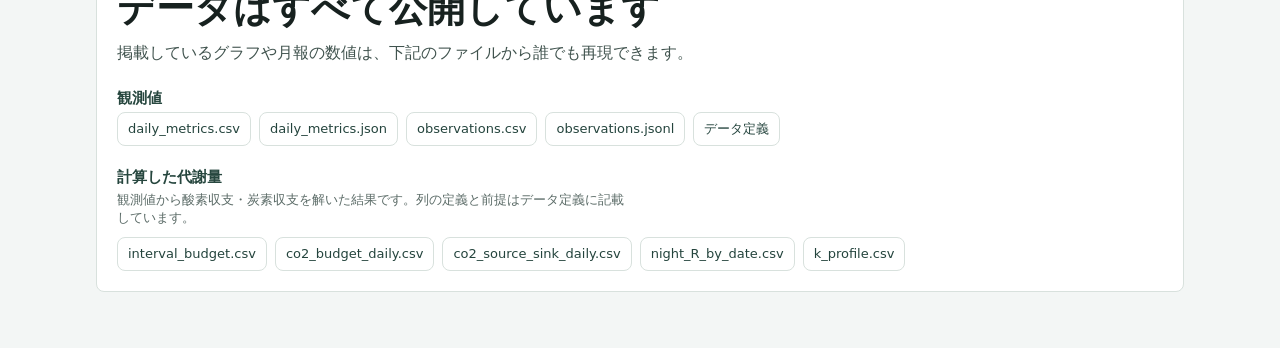
==== commit 6184f1d7: "Publish observation data 2026-10-01" ====
--- a/index.html
+++ b/index.html
@@ -45,7 +45,7 @@
         <p>観測値そのものではなく、そこから計算した量です。同じ川の働きを<strong>酸素</strong>で見たものと<strong>二酸化炭素</strong>で見たものが並んでおり、単位が異なります（見出しに明記しています）。数字をクリックすると、その値をどう求めたかと、何が言えて何が言えないかを読めます。</p>
         <div class="note-box">二酸化炭素の量には<strong>アルカリ度の実測値がまだありません</strong>。仮定を置いて計算しているため、絶対値は確定していません。詳しくは <a href="questions/q1-carbon-source.html">Q1</a> と <a href="methods/m3-alkalinity-pco2.html">M3</a> をご覧ください。</div>
       </div>
-      <div class="metabolism-grid"><a class="metabolism-card" href="questions/q1-carbon-source.html"><span class="metabolism-label">直近の日中 正味生態系生産（酸素）</span><strong class="metabolism-value pos">+1.77<span class="metabolism-unit">mg O₂/L/h</span></strong><small class="metabolism-sub">2026-09-27 · 誤差 ±2.83。水中の酸素の増減から大気との交換ぶんを差し引いた値</small><svg class="metabolism-spark" viewBox="0 0 260 54" preserveAspectRatio="none" role="img" aria-hidden="true"><line x1="4" y1="40.2" x2="256" y2="40.2" stroke="#c8d5d0" stroke-dasharray="3 3" /><path d="M 4.0,41.1 L 7.9,40.8 L 11.9,41.0 L 15.8,40.5 L 19.8,40.5 L 23.7,40.5 L 27.6,40.7 L 31.6,40.3 L 35.5,40.0 L 39.4,39.5 L 43.4,38.9 L 47.3,38.5 L 51.3,36.5 L 55.2,38.0 L 59.1,37.9 L 63.1,38.1 L 67.0,39.2 L 70.9,39.6 L 74.9,38.4 L 78.8,38.2 L 82.8,38.0 L 86.7,38.0 L 90.6,39.5 L 94.6,39.4 L 98.5,39.2 L 102.4,38.7 L 106.4,38.8 L 110.3,38.9 L 114.3,40.6 L 118.2,39.7 L 122.1,39.2 L 126.1,38.6 L 130.0,38.2 L 133.9,36.7 L 137.9,40.2 L 141.8,39.5 L 145.8,50.0 L 149.7,40.3 L 153.6,40.4 L 157.6,39.6 L 161.5,39.6 L 165.4,39.1 L 169.4,4.0 L 173.3,38.7 L 177.3,38.5 L 181.2,22.6 L 185.1,38.2 L 189.1,38.7 L 193.0,40.1 L 196.9,39.0 L 200.9,40.5 L 204.8,39.4 L 208.8,39.2 L 212.7,39.5 L 216.6,38.5 L 220.6,39.1 L 224.5,40.5 L 228.4,40.3 L 232.4,40.3 L 236.3,40.5 L 240.3,40.0 L 244.2,40.8 L 248.1,40.4 L 252.1,40.4 L 256.0,34.8" fill="none" stroke="#176c57" stroke-width="2" stroke-linejoin="round" stroke-linecap="round" /><circle cx="256.0" cy="34.8" r="3" fill="#176c57" /></svg></a><a class="metabolism-card" href="questions/q1-carbon-source.html"><span class="metabolism-label">CO₂ の放出量（暫定値）</span><strong class="metabolism-value amber">約 761<span class="metabolism-unit">mgC/m²/日</span></strong><small class="metabolism-sub">61日の平均。アルカリ度が未測定で、逆算値 1.388 meq/L で代替しているため絶対値は未確定</small><svg class="metabolism-spark" viewBox="0 0 260 54" preserveAspectRatio="none" role="img" aria-hidden="true"><line x1="4" y1="50.0" x2="256" y2="50.0" stroke="#c8d5d0" stroke-dasharray="3 3" /><path d="M 4.0,47.2 L 8.2,43.8 L 12.4,48.9 L 16.6,35.9 L 20.8,37.5 L 25.0,37.2 L 29.2,30.3 L 33.4,29.4 L 37.6,36.7 L 41.8,33.4 L 46.0,26.1 L 50.2,35.5 L 54.4,39.1 L 58.6,45.5 L 62.8,47.4 L 67.0,41.6 L 71.2,42.9 L 75.4,40.3 L 79.6,44.5 L 83.8,25.0 L 88.0,28.0 L 92.2,33.4 L 96.4,37.3 L 100.6,34.0 L 104.8,31.2 L 109.0,10.9 L 113.2,22.8 L 117.4,26.6 L 121.6,30.7 L 125.8,35.4 L 130.0,4.0 L 134.2,40.5 L 138.4,32.7 L 142.6,37.2 L 146.8,37.4 L 151.0,34.5 L 155.2,13.7 L 159.4,31.0 L 163.6,25.4 L 167.8,29.4 L 172.0,28.8 L 176.2,26.4 L 180.4,25.9 L 184.6,25.5 L 188.8,6.8 L 193.0,25.5 L 197.2,25.9 L 201.4,27.9 L 205.6,24.6 L 209.8,23.7 L 214.0,12.2 L 218.2,20.4 L 222.4,24.5 L 226.6,34.4 L 230.8,25.4 L 235.0,15.6 L 239.2,25.4 L 243.4,28.2 L 247.6,39.2 L 251.8,39.8 L 256.0,32.1" fill="none" stroke="#b87516" stroke-width="2" stroke-linejoin="round" stroke-linecap="round" /><circle cx="256.0" cy="32.1" r="3" fill="#b87516" /></svg></a><a class="metabolism-card" href="questions/q1-carbon-source.html"><span class="metabolism-label">日中に CO₂ を吸収した日</span><strong class="metabolism-value ">24<span class="metabolism-unit">/ 61日</span></strong><small class="metabolism-sub">全体の 39%。日中だけ大気から CO₂ を取り込んだ日の数。向きの判定は絶対量より確からしい</small><div class="metabolism-bars" aria-hidden="true"><i class="is-sink"></i><i class="is-sink"></i><i class="is-sink"></i><i class=""></i><i class=""></i><i class=""></i><i class=""></i><i class=""></i><i class=""></i><i class=""></i><i class=""></i><i class=""></i><i class="is-sink"></i><i class="is-sink"></i><i class="is-sink"></i><i class="is-sink"></i><i class="is-sink"></i><i class="is-sink"></i><i class="is-sink"></i><i class=""></i><i class="is-sink"></i><i class="is-sink"></i><i class="is-sink"></i><i class="is-sink"></i><i class="is-sink"></i><i class=""></i><i class=""></i><i class=""></i><i class=""></i><i class="is-sink"></i><i class=""></i><i class=""></i><i class=""></i><i class="is-sink"></i><i class="is-sink"></i><i class="is-sink"></i><i class=""></i><i class=""></i><i class=""></i><i class=""></i><i class=""></i><i class=""></i><i class="is-sink"></i><i class=""></i><i class="is-sink"></i><i class="is-sink"></i><i class="is-sink"></i><i class="is-sink"></i><i class=""></i><i class=""></i><i class=""></i><i class=""></i><i class=""></i><i class=""></i><i class=""></i><i class=""></i><i class=""></i><i class=""></i><i class=""></i><i class=""></i><i class=""></i></div></a><a class="metabolism-card" href="questions/q2-reaeration.html"><span class="metabolism-label">呼吸速度の推定幅</span><strong class="metabolism-value violet">2.03–2.39<span class="metabolism-unit">mg O₂/L/h</span></strong><small class="metabolism-sub">日没後の減衰から推定。大気との交換係数が決まらないため、この幅に留まります</small></a></div>
+      <div class="metabolism-grid"><a class="metabolism-card" href="questions/q1-carbon-source.html"><span class="metabolism-label">直近の日中 正味生態系生産（酸素）</span><strong class="metabolism-value neg">-0.04<span class="metabolism-unit">mg O₂/L/h</span></strong><small class="metabolism-sub">2026-09-30 · 誤差 ±0.02。水中の酸素の増減から大気との交換ぶんを差し引いた値</small><svg class="metabolism-spark" viewBox="0 0 260 54" preserveAspectRatio="none" role="img" aria-hidden="true"><line x1="4" y1="40.2" x2="256" y2="40.2" stroke="#c8d5d0" stroke-dasharray="3 3" /><path d="M 4.0,41.1 L 7.9,40.8 L 11.8,41.0 L 15.6,40.5 L 19.5,40.5 L 23.4,40.5 L 27.3,40.7 L 31.1,40.3 L 35.0,40.0 L 38.9,39.5 L 42.8,38.9 L 46.6,38.5 L 50.5,36.5 L 54.4,38.0 L 58.3,37.9 L 62.2,38.1 L 66.0,39.2 L 69.9,39.6 L 73.8,38.4 L 77.7,38.2 L 81.5,38.0 L 85.4,38.0 L 89.3,39.5 L 93.2,39.4 L 97.0,39.2 L 100.9,38.7 L 104.8,38.8 L 108.7,38.9 L 112.6,40.6 L 116.4,39.7 L 120.3,39.2 L 124.2,38.6 L 128.1,38.2 L 131.9,36.7 L 135.8,40.2 L 139.7,39.5 L 143.6,50.0 L 147.4,40.3 L 151.3,40.4 L 155.2,39.6 L 159.1,39.6 L 163.0,39.1 L 166.8,4.0 L 170.7,38.7 L 174.6,38.5 L 178.5,22.6 L 182.3,38.2 L 186.2,38.7 L 190.1,40.1 L 194.0,39.0 L 197.8,40.5 L 201.7,39.4 L 205.6,39.2 L 209.5,39.5 L 213.4,38.5 L 217.2,39.1 L 221.1,40.5 L 225.0,40.3 L 228.9,40.3 L 232.7,40.5 L 236.6,40.0 L 240.5,40.8 L 244.4,40.4 L 248.2,40.4 L 252.1,34.8 L 256.0,40.3" fill="none" stroke="#b6465f" stroke-width="2" stroke-linejoin="round" stroke-linecap="round" /><circle cx="256.0" cy="40.3" r="3" fill="#b6465f" /></svg></a><a class="metabolism-card" href="questions/q1-carbon-source.html"><span class="metabolism-label">CO₂ の放出量（暫定値）</span><strong class="metabolism-value amber">約 749<span class="metabolism-unit">mgC/m²/日</span></strong><small class="metabolism-sub">63日の平均。アルカリ度が未測定で、逆算値 1.388 meq/L で代替しているため絶対値は未確定</small><svg class="metabolism-spark" viewBox="0 0 260 54" preserveAspectRatio="none" role="img" aria-hidden="true"><line x1="4" y1="50.0" x2="256" y2="50.0" stroke="#c8d5d0" stroke-dasharray="3 3" /><path d="M 4.0,47.2 L 8.1,43.8 L 12.1,48.9 L 16.2,35.9 L 20.3,37.5 L 24.3,37.2 L 28.4,30.3 L 32.5,29.4 L 36.5,36.7 L 40.6,33.4 L 44.6,26.1 L 48.7,35.5 L 52.8,39.1 L 56.8,45.5 L 60.9,47.4 L 65.0,41.6 L 69.0,42.9 L 73.1,40.3 L 77.2,44.5 L 81.2,25.0 L 85.3,28.0 L 89.4,33.4 L 93.4,37.3 L 97.5,34.0 L 101.5,31.2 L 105.6,10.9 L 109.7,22.8 L 113.7,26.6 L 117.8,30.7 L 121.9,35.4 L 125.9,4.0 L 130.0,40.5 L 134.1,32.7 L 138.1,37.2 L 142.2,37.4 L 146.3,34.5 L 150.3,13.7 L 154.4,31.0 L 158.5,25.4 L 162.5,29.4 L 166.6,28.8 L 170.6,26.4 L 174.7,25.9 L 178.8,25.5 L 182.8,6.8 L 186.9,25.5 L 191.0,25.9 L 195.0,27.9 L 199.1,24.6 L 203.2,23.7 L 207.2,12.2 L 211.3,20.4 L 215.4,24.5 L 219.4,34.4 L 223.5,25.4 L 227.5,15.6 L 231.6,25.4 L 235.7,28.2 L 239.7,39.2 L 243.8,39.8 L 247.9,32.1 L 251.9,35.6 L 256.0,44.3" fill="none" stroke="#b87516" stroke-width="2" stroke-linejoin="round" stroke-linecap="round" /><circle cx="256.0" cy="44.3" r="3" fill="#b87516" /></svg></a><a class="metabolism-card" href="questions/q1-carbon-source.html"><span class="metabolism-label">日中に CO₂ を吸収した日</span><strong class="metabolism-value ">24<span class="metabolism-unit">/ 63日</span></strong><small class="metabolism-sub">全体の 38%。日中だけ大気から CO₂ を取り込んだ日の数。向きの判定は絶対量より確からしい</small><div class="metabolism-bars" aria-hidden="true"><i class="is-sink"></i><i class="is-sink"></i><i class="is-sink"></i><i class=""></i><i class=""></i><i class=""></i><i class=""></i><i class=""></i><i class=""></i><i class=""></i><i class=""></i><i class=""></i><i class="is-sink"></i><i class="is-sink"></i><i class="is-sink"></i><i class="is-sink"></i><i class="is-sink"></i><i class="is-sink"></i><i class="is-sink"></i><i class=""></i><i class="is-sink"></i><i class="is-sink"></i><i class="is-sink"></i><i class="is-sink"></i><i class="is-sink"></i><i class=""></i><i class=""></i><i class=""></i><i class=""></i><i class="is-sink"></i><i class=""></i><i class=""></i><i class=""></i><i class="is-sink"></i><i class="is-sink"></i><i class="is-sink"></i><i class=""></i><i class=""></i><i class=""></i><i class=""></i><i class=""></i><i class=""></i><i class="is-sink"></i><i class=""></i><i class="is-sink"></i><i class="is-sink"></i><i class="is-sink"></i><i class="is-sink"></i><i class=""></i><i class=""></i><i class=""></i><i class=""></i><i class=""></i><i class=""></i><i class=""></i><i class=""></i><i class=""></i><i class=""></i><i class=""></i><i class=""></i><i class=""></i><i class=""></i><i class=""></i></div></a><a class="metabolism-card" href="questions/q2-reaeration.html"><span class="metabolism-label">呼吸速度の推定幅</span><strong class="metabolism-value violet">0.05–2.38<span class="metabolism-unit">mg O₂/L/h</span></strong><small class="metabolism-sub">日没後の減衰から推定。大気との交換係数が決まらないため、この幅に留まります</small></a></div>
       <p class="metabolism-note">数値は毎日の計算で更新されます。計算結果は <a href="#downloads">ページ下部</a> からダウンロードでき、各列の定義は <a href="data/data-dictionary.md">データ定義</a> に記載しています。</p>
     </section>
 
